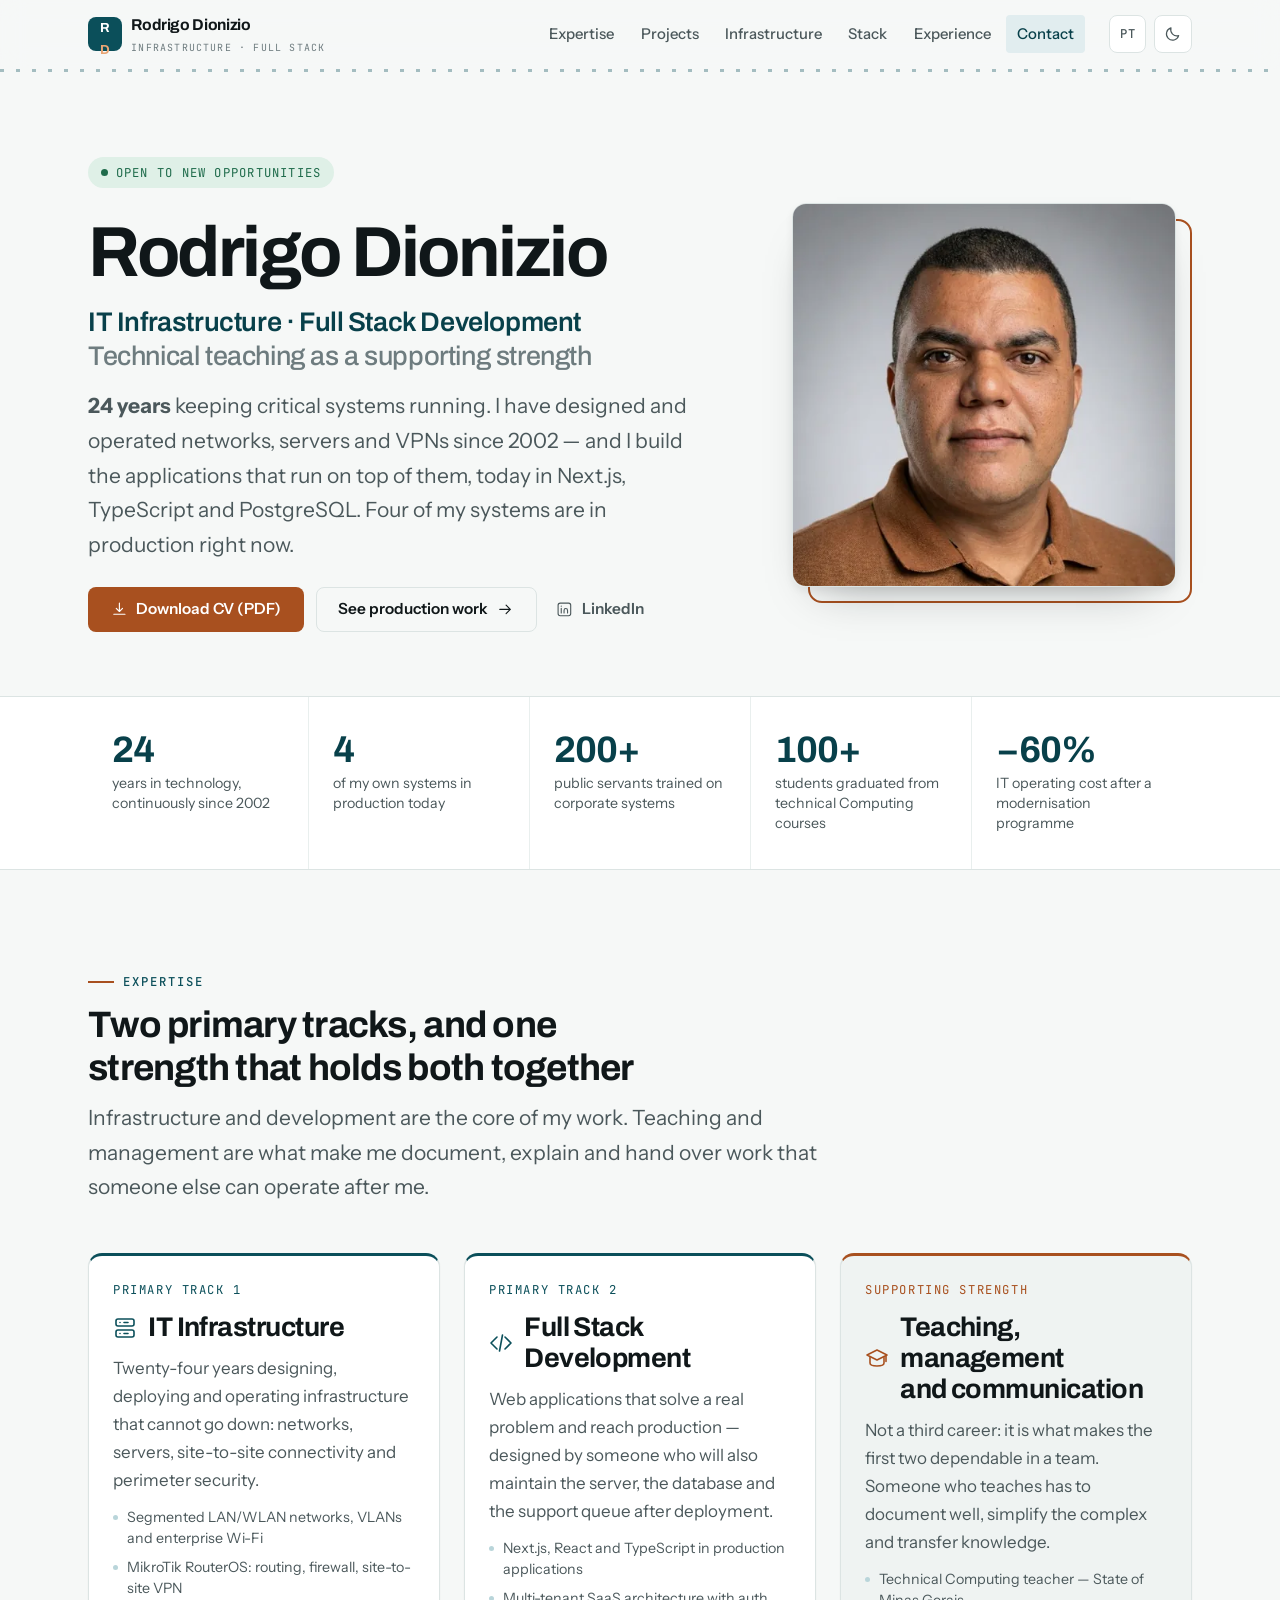
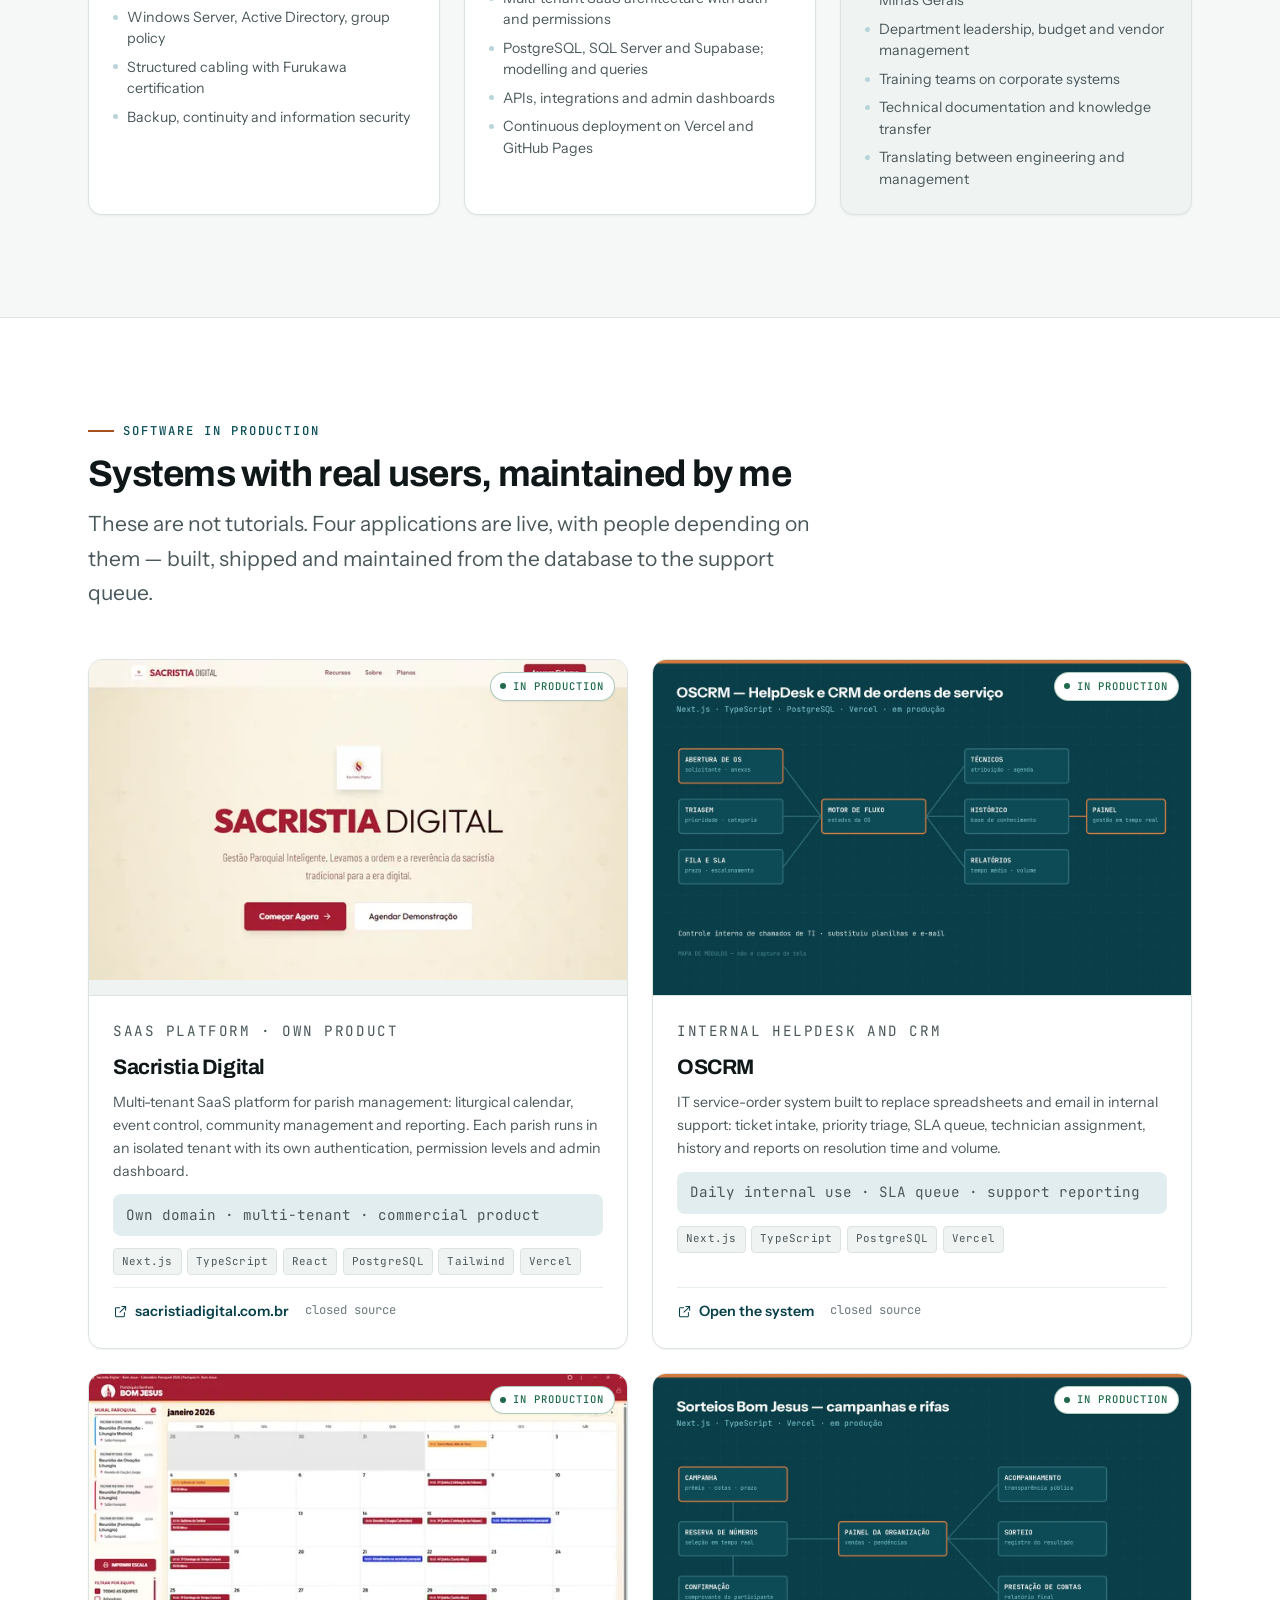
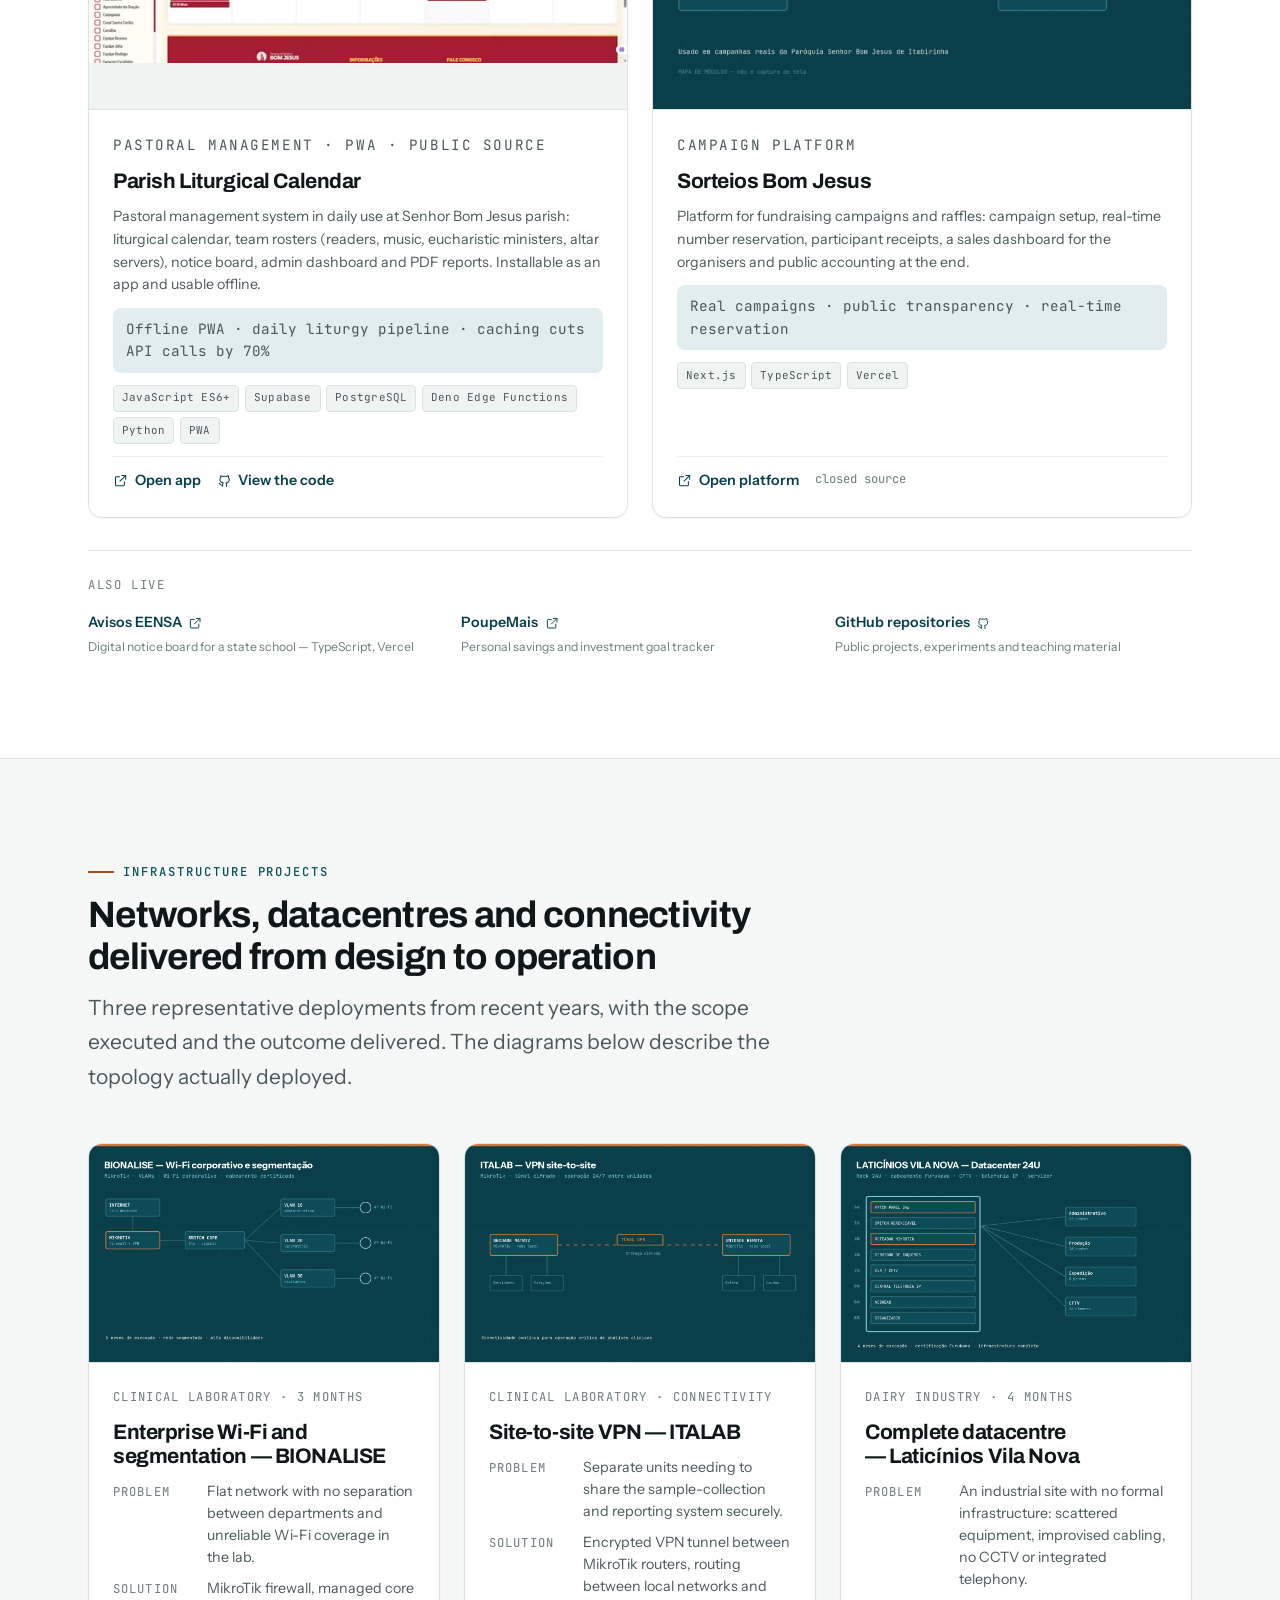
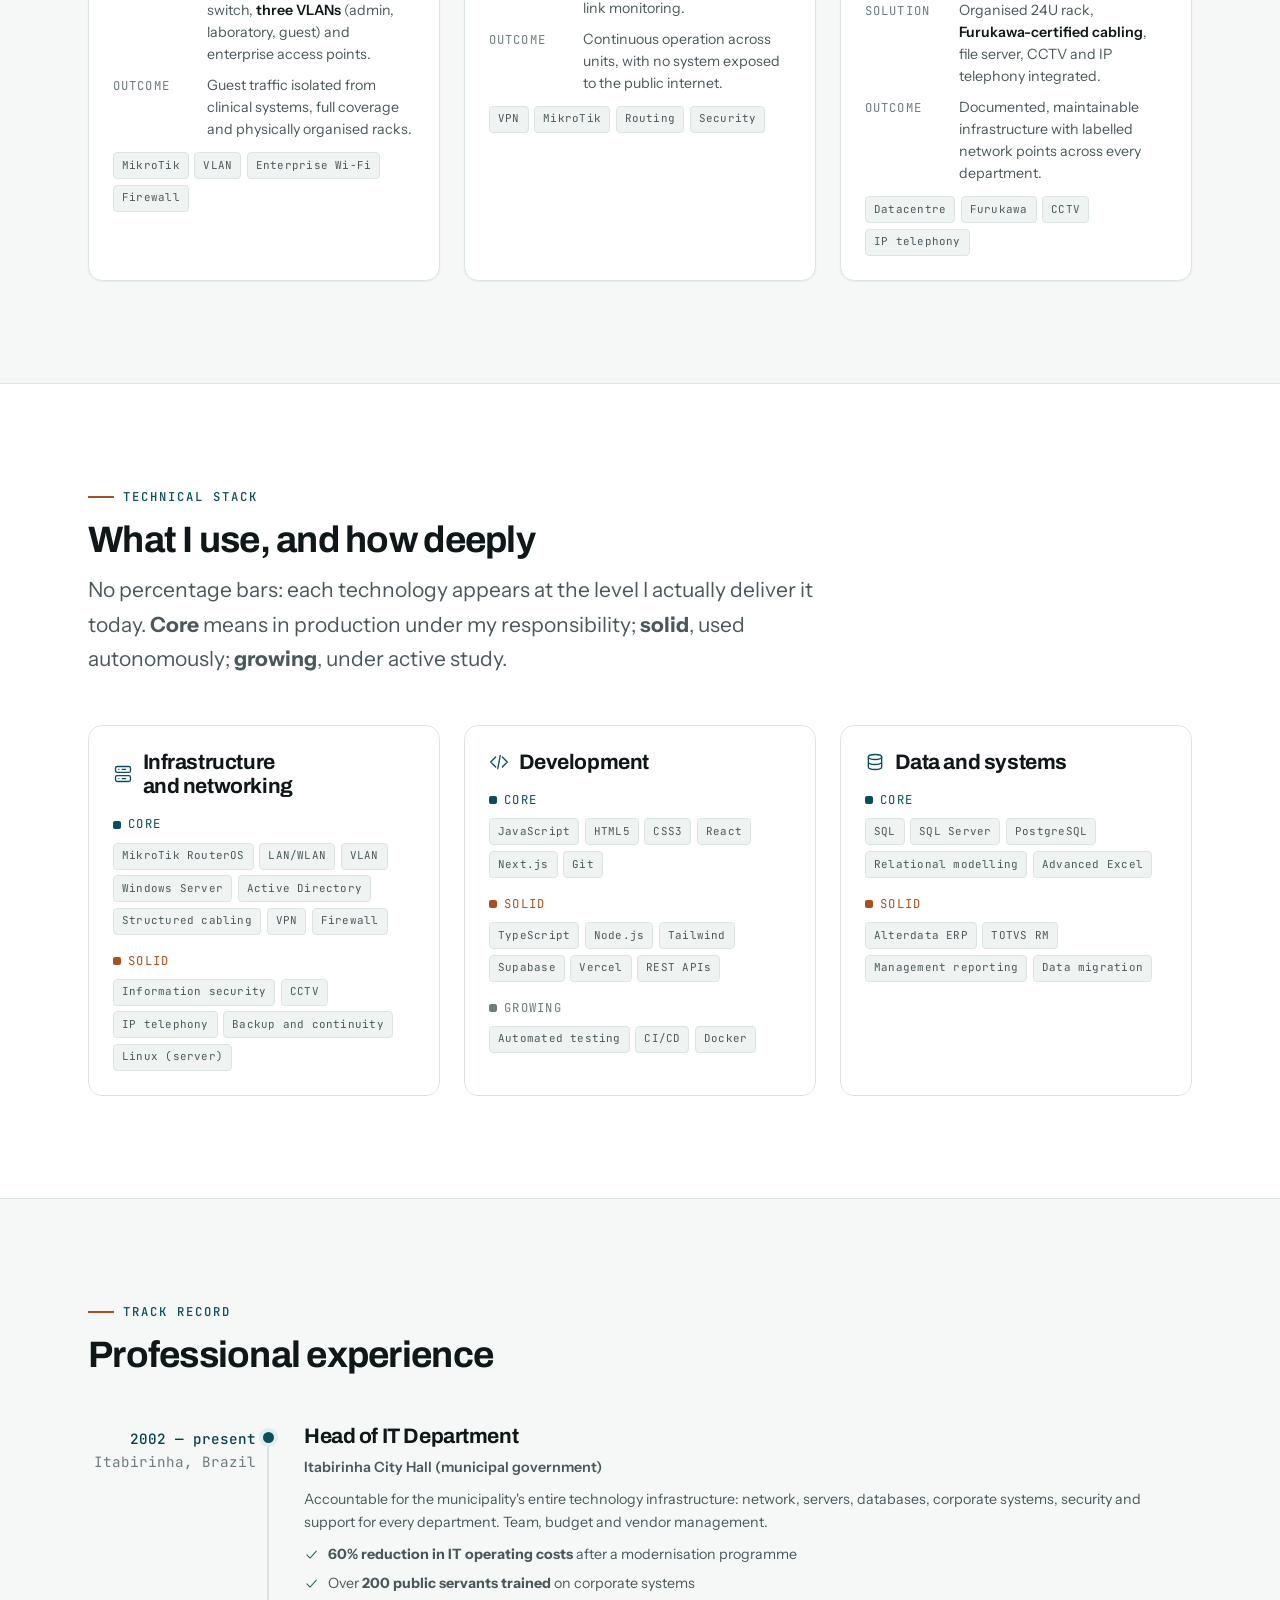
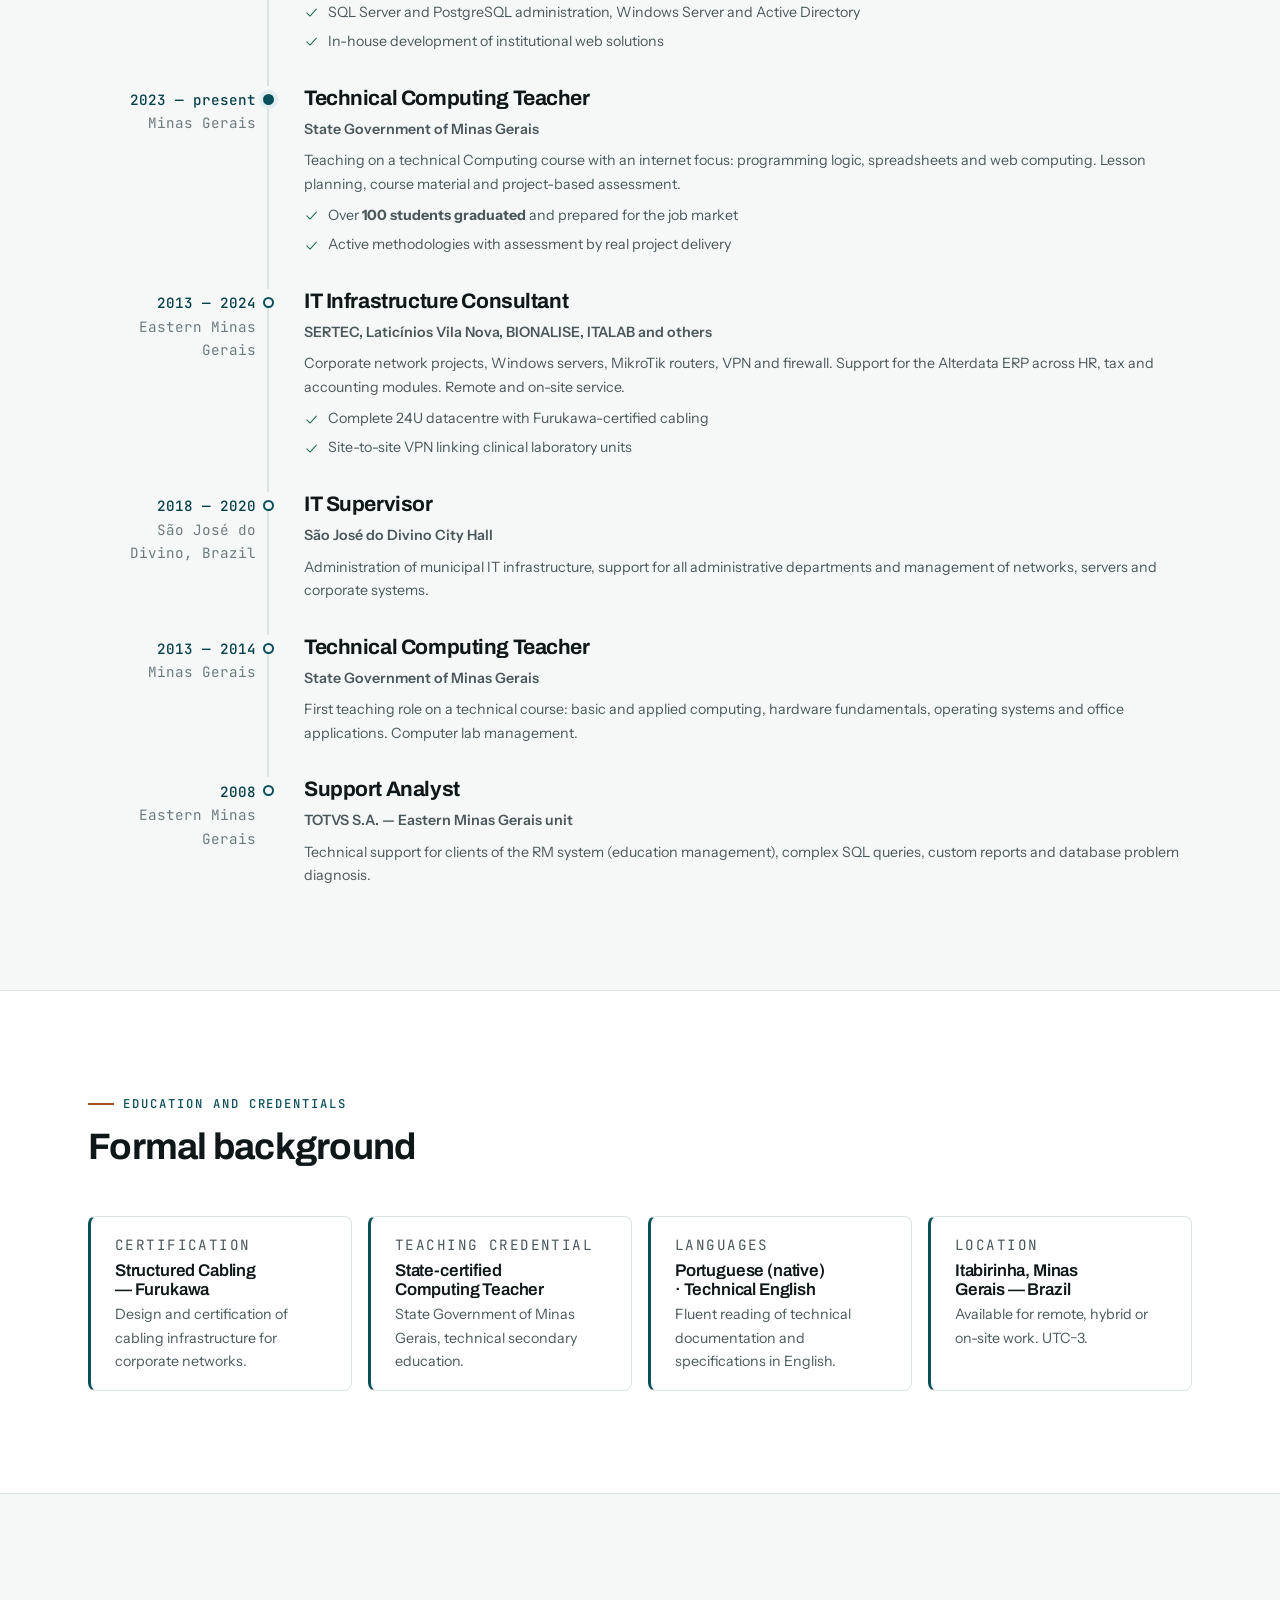
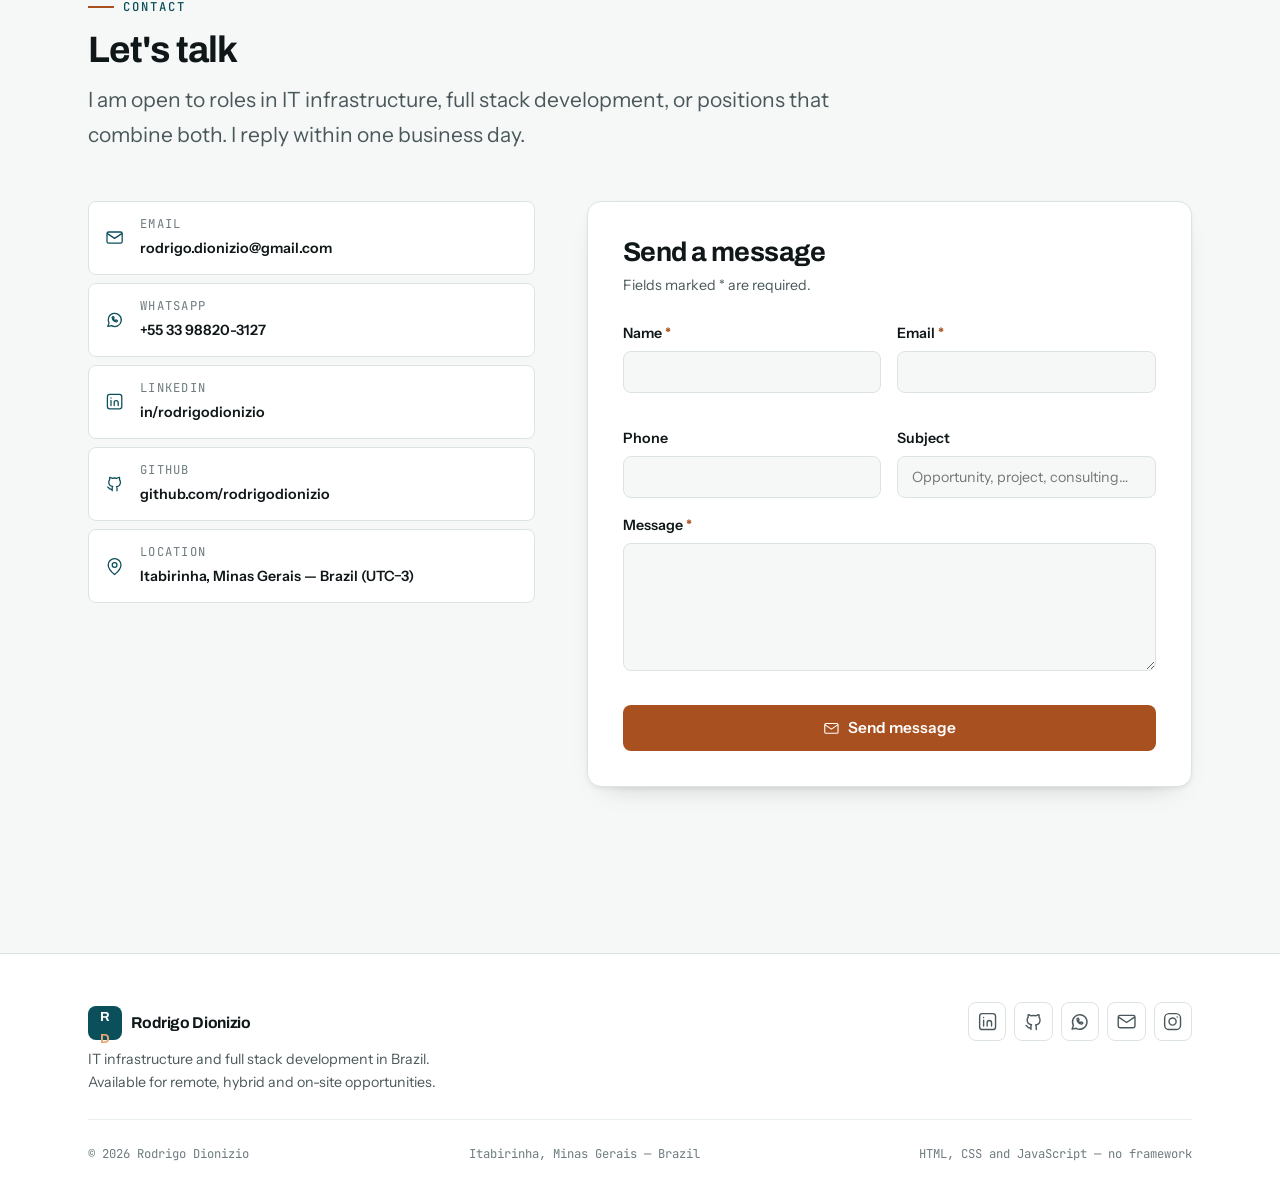
==== docs/en/index.html @ 0f2be3e7 "fix: corrige a descrição do Calendário Litúrgico, que subestimava o projeto Ao ler o repositório cal" ====
<!doctype html>
<html lang="en">
  <head>
    <meta charset="UTF-8" />
    <meta name="viewport" content="width=device-width, initial-scale=1" />
    <meta name="color-scheme" content="light dark" />

    <title>Rodrigo Dionizio — IT Infrastructure &amp; Full Stack Developer</title>
    <meta
      name="description"
      content="Rodrigo Dionizio: 24 years in technology. IT Department Head, full stack developer (Next.js, React, TypeScript, PostgreSQL) and technical Computing teacher in Minas Gerais, Brazil. Networks, servers, VPN, MikroTik and SaaS platforms in production."
    />
    <meta
      name="keywords"
      content="Rodrigo Dionizio, IT infrastructure, network administrator, MikroTik, Windows Server, Active Directory, VPN, firewall, structured cabling, full stack developer, Next.js, React, TypeScript, Node.js, PostgreSQL, Supabase, multi-tenant SaaS, computing teacher, IT management, Brazil, remote developer, Minas Gerais"
    />
    <meta name="author" content="Rodrigo Dionizio" />
    <meta name="robots" content="index, follow, max-image-preview:large" />
    <meta name="theme-color" content="#0B4F5A" media="(prefers-color-scheme: light)" />
    <meta name="theme-color" content="#0A1012" media="(prefers-color-scheme: dark)" />

    <link rel="canonical" href="https://rodrigodionizio.github.io/meuportifolio/en/" />
    <link rel="alternate" hreflang="pt-BR" href="https://rodrigodionizio.github.io/meuportifolio/" />
    <link rel="alternate" hreflang="en" href="https://rodrigodionizio.github.io/meuportifolio/en/" />
    <link rel="alternate" hreflang="x-default" href="https://rodrigodionizio.github.io/meuportifolio/" />

    <meta property="og:type" content="profile" />
    <meta property="og:locale" content="en_US" />
    <meta property="og:locale:alternate" content="pt_BR" />
    <meta property="og:site_name" content="Rodrigo Dionizio" />
    <meta property="og:title" content="Rodrigo Dionizio — IT Infrastructure &amp; Full Stack Developer" />
    <meta
      property="og:description"
      content="24 years keeping critical systems running: networks, servers and VPNs, SaaS platforms in production, and training the next generation of IT professionals."
    />
    <meta property="og:url" content="https://rodrigodionizio.github.io/meuportifolio/en/" />
    <meta property="og:image" content="https://rodrigodionizio.github.io/meuportifolio/assets/og/og-image.jpg" />
    <meta property="og:image:type" content="image/jpeg" />
    <meta property="og:image:width" content="1200" />
    <meta property="og:image:height" content="630" />
    <meta property="og:image:alt" content="Rodrigo Dionizio — IT Infrastructure and Full Stack Developer" />

    <meta name="twitter:card" content="summary_large_image" />
    <meta name="twitter:title" content="Rodrigo Dionizio — IT Infrastructure &amp; Full Stack Developer" />
    <meta
      name="twitter:description"
      content="24 years keeping critical systems running: networks, servers and VPNs, SaaS platforms in production, and training IT professionals."
    />
    <meta name="twitter:image" content="https://rodrigodionizio.github.io/meuportifolio/assets/og/og-image.jpg" />

    <link rel="icon" href="../assets/icons/favicon.svg" type="image/svg+xml" />
    <link rel="icon" href="../assets/icons/favicon-32.png" sizes="32x32" type="image/png" />
    <link rel="apple-touch-icon" href="../assets/icons/apple-touch-icon.png" />
    <link rel="manifest" href="../site.webmanifest" />

    <link rel="preconnect" href="https://fonts.googleapis.com" />
    <link rel="preconnect" href="https://fonts.gstatic.com" crossorigin />
    <link
      href="https://fonts.googleapis.com/css2?family=Archivo:wght@600;700&family=Instrument+Sans:wght@400;500;600&family=JetBrains+Mono:wght@400;500;700&display=swap"
      rel="stylesheet"
    />
    <link rel="stylesheet" href="../assets/css/style.css" />

    <script>
      (function () {
        try {
          var t = localStorage.getItem("theme");
          if (t === "dark" || t === "light") document.documentElement.setAttribute("data-theme", t);
        } catch (e) {}
      })();
    </script>

    <script type="application/ld+json">
      {
        "@context": "https://schema.org",
        "@graph": [
          {
            "@type": "Person",
            "@id": "https://rodrigodionizio.github.io/meuportifolio/en/#rodrigo",
            "name": "Rodrigo Dionizio",
            "givenName": "Rodrigo",
            "familyName": "Dionizio",
            "jobTitle": ["IT Department Head", "Full Stack Developer", "Technical Computing Teacher"],
            "description": "Technology professional with 24 years of experience in IT infrastructure, full stack development and technical teaching.",
            "email": "mailto:rodrigo.dionizio@gmail.com",
            "telephone": "+55-33-98820-3127",
            "image": "https://rodrigodionizio.github.io/meuportifolio/assets/img/profile-rodrigo-dionizio-960.jpg",
            "url": "https://rodrigodionizio.github.io/meuportifolio/en/",
            "address": {
              "@type": "PostalAddress",
              "addressLocality": "Itabirinha",
              "addressRegion": "MG",
              "addressCountry": "BR"
            },
            "knowsAbout": [
              "LAN and WLAN network infrastructure",
              "MikroTik RouterOS",
              "Windows Server and Active Directory",
              "VPN and firewall",
              "Certified structured cabling",
              "Information security",
              "Next.js",
              "React",
              "TypeScript",
              "Node.js",
              "PostgreSQL",
              "SQL Server",
              "Supabase",
              "Multi-tenant SaaS architecture",
              "IT department management",
              "Technical teaching"
            ],
            "sameAs": [
              "https://github.com/rodrigodionizio",
              "https://www.linkedin.com/in/rodrigodionizio",
              "https://www.instagram.com/rodrigodionizio"
            ]
          },
          {
            "@type": "ProfilePage",
            "@id": "https://rodrigodionizio.github.io/meuportifolio/en/#page",
            "url": "https://rodrigodionizio.github.io/meuportifolio/en/",
            "name": "Rodrigo Dionizio — IT Infrastructure & Full Stack Developer",
            "inLanguage": "en",
            "mainEntity": { "@id": "https://rodrigodionizio.github.io/meuportifolio/en/#rodrigo" }
          }
        ]
      }
    </script>
  </head>

  <body>
    <a class="skip-link" href="#main">Skip to content</a>

    <svg width="0" height="0" style="position: absolute" aria-hidden="true" focusable="false">
      <defs>
        <symbol id="i-server" viewBox="0 0 24 24">
          <rect x="3" y="3" width="18" height="7" rx="2" /><rect x="3" y="14" width="18" height="7" rx="2" />
          <path d="M7 6.5h.01M7 17.5h.01M11 6.5h4M11 17.5h4" />
        </symbol>
        <symbol id="i-code" viewBox="0 0 24 24"><path d="m8 6-6 6 6 6M16 6l6 6-6 6M13.5 4l-3 16" /></symbol>
        <symbol id="i-teach" viewBox="0 0 24 24"><path d="M12 3 2 8l10 5 10-5-10-5Z" /><path d="M5 10.5V16c0 1.7 3.1 3 7 3s7-1.3 7-3v-5.5M21 8.5v6" /></symbol>
        <symbol id="i-db" viewBox="0 0 24 24"><ellipse cx="12" cy="6" rx="8" ry="3" /><path d="M4 6v12c0 1.7 3.6 3 8 3s8-1.3 8-3V6M4 12c0 1.7 3.6 3 8 3s8-1.3 8-3" /></symbol>
        <symbol id="i-mail" viewBox="0 0 24 24"><rect x="2.5" y="5" width="19" height="14" rx="2" /><path d="m3 7 9 6 9-6" /></symbol>
        <symbol id="i-whats" viewBox="0 0 24 24"><path d="M3.5 20.5 5 16.4A8.2 8.2 0 1 1 8.2 19.6l-4.7.9Z" /><path d="M9 9.2c0 3 2.4 5.3 5.2 5.6.7.1 1.3-.5 1.3-1.2v-.5l-1.9-.8-.9 1a5 5 0 0 1-2.3-2.3l1-.9-.8-1.9h-.5c-.7 0-1.2.6-1.1 1.3v-.3Z" /></symbol>
        <symbol id="i-linkedin" viewBox="0 0 24 24"><rect x="3" y="3" width="18" height="18" rx="3" /><path d="M7.5 10.5V17M7.5 7.4v.1M11.5 17v-3.6c0-1.6 1-2.6 2.4-2.6s2.6 1 2.6 2.6V17" /></symbol>
        <symbol id="i-github" viewBox="0 0 24 24"><path d="M9 19c-4 1.3-4-2.2-5.5-2.7M15 21v-3.3c0-.9-.3-1.5-.7-1.9 2.5-.3 5-1.3 5-5.6a4.3 4.3 0 0 0-1.2-3 4 4 0 0 0-.1-3S17 4 14.9 5.4a12 12 0 0 0-6 0C6.9 4 6 4.2 6 4.2a4 4 0 0 0-.1 3A4.3 4.3 0 0 0 4.7 10c0 4.3 2.5 5.3 5 5.6-.4.4-.6.9-.7 1.6V21" /></symbol>
        <symbol id="i-instagram" viewBox="0 0 24 24"><rect x="3" y="3" width="18" height="18" rx="5" /><circle cx="12" cy="12" r="4" /><path d="M17.2 6.8h.01" /></symbol>
        <symbol id="i-pin" viewBox="0 0 24 24"><path d="M20 10c0 5.5-8 12-8 12s-8-6.5-8-12a8 8 0 1 1 16 0Z" /><circle cx="12" cy="10" r="3" /></symbol>
        <symbol id="i-download" viewBox="0 0 24 24"><path d="M12 3v12M7.5 10.5 12 15l4.5-4.5M4 19h16" /></symbol>
        <symbol id="i-external" viewBox="0 0 24 24"><path d="M14 4h6v6M20 4l-9 9M18 13.5V19a1 1 0 0 1-1 1H5a1 1 0 0 1-1-1V7a1 1 0 0 1 1-1h5.5" /></symbol>
        <symbol id="i-arrow" viewBox="0 0 24 24"><path d="M4 12h15M13 6l6 6-6 6" /></symbol>
        <symbol id="i-check" viewBox="0 0 24 24"><path d="m4.5 12.5 5 5 10-11" /></symbol>
        <symbol id="i-sun" viewBox="0 0 24 24"><circle cx="12" cy="12" r="4.2" /><path d="M12 2v2.5M12 19.5V22M2 12h2.5M19.5 12H22M4.9 4.9l1.8 1.8M17.3 17.3l1.8 1.8M19.1 4.9l-1.8 1.8M6.7 17.3l-1.8 1.8" /></symbol>
        <symbol id="i-moon" viewBox="0 0 24 24"><path d="M20 14.5A8.5 8.5 0 0 1 9.5 4a8.5 8.5 0 1 0 10.5 10.5Z" /></symbol>
        <symbol id="i-menu" viewBox="0 0 24 24"><path d="M4 7h16M4 12h16M4 17h16" /></symbol>
      </defs>
    </svg>

    <header class="site-header">
      <div class="wrap nav">
        <a class="brandmark" href="#home" aria-label="Rodrigo Dionizio — home">
          <span class="brandmark__mark" aria-hidden="true">R<span>D</span></span>
          <span class="brandmark__text">
            Rodrigo Dionizio
            <span class="brandmark__role">Infrastructure · Full Stack</span>
          </span>
        </a>

        <nav aria-label="Main navigation">
          <ul class="nav-menu" id="nav-menu">
            <li><a class="nav-link" href="#expertise">Expertise</a></li>
            <li><a class="nav-link" href="#projects">Projects</a></li>
            <li><a class="nav-link" href="#infrastructure">Infrastructure</a></li>
            <li><a class="nav-link" href="#stack">Stack</a></li>
            <li><a class="nav-link" href="#experience">Experience</a></li>
            <li><a class="nav-link" href="#contact">Contact</a></li>
          </ul>
        </nav>

        <div class="nav-tools">
          <a class="lang-switch" href="../" hreflang="pt-BR" aria-label="Ver versão em português">PT</a>
          <button class="icon-btn" type="button" data-theme-toggle aria-label="Switch theme">
            <svg class="icon" data-theme-icon="light" aria-hidden="true"><use href="#i-moon" /></svg>
            <svg class="icon" data-theme-icon="dark" aria-hidden="true"><use href="#i-sun" /></svg>
          </button>
          <button class="icon-btn menu-toggle" type="button" aria-label="Open menu" aria-expanded="false" aria-controls="nav-menu">
            <svg class="icon" aria-hidden="true"><use href="#i-menu" /></svg>
          </button>
        </div>
      </div>
    </header>

    <main id="main">
      <section class="hero" id="home">
        <div class="wrap hero-grid">
          <div class="hero-text">
            <p class="hero-status">Open to new opportunities</p>
            <h1>Rodrigo Dionizio</h1>
            <p class="hero-role">
              IT Infrastructure · Full Stack Development<br />
              <em>Technical teaching as a supporting strength</em>
            </p>
            <p class="hero-lead">
              <strong><span data-years-in-tech>24</span> years</strong> keeping critical systems running. I have designed
              and operated networks, servers and VPNs since 2002 — and I build the applications that run on top of them,
              today in Next.js, TypeScript and PostgreSQL. Four of my systems are in production right now.
            </p>
            <div class="hero-actions">
              <a class="btn btn--primary" href="../assets/cv/rodrigo-dionizio-cv.pdf" download>
                <svg class="icon" aria-hidden="true"><use href="#i-download" /></svg>
                Download CV (PDF)
              </a>
              <a class="btn btn--outline" href="#projects">
                See production work
                <svg class="icon" aria-hidden="true"><use href="#i-arrow" /></svg>
              </a>
              <a class="btn btn--ghost" href="https://www.linkedin.com/in/rodrigodionizio" target="_blank" rel="noopener">
                <svg class="icon" aria-hidden="true"><use href="#i-linkedin" /></svg>
                LinkedIn
              </a>
            </div>
          </div>

          <figure class="hero-figure">
            <picture>
              <source
                type="image/webp"
                srcset="../assets/img/profile-rodrigo-dionizio-480.webp 480w, ../assets/img/profile-rodrigo-dionizio-960.webp 960w"
                sizes="(max-width: 860px) 17rem, 24rem"
              />
              <img
                src="../assets/img/profile-rodrigo-dionizio-960.jpg"
                width="928" height="928"
                alt="Portrait of Rodrigo Dionizio"
                fetchpriority="high" decoding="async"
              />
            </picture>
          </figure>
        </div>
      </section>

      <section class="metrics" aria-label="Career numbers">
        <div class="wrap">
          <div class="metrics-grid">
            <div class="metric">
              <span class="metric__value"><span data-years-in-tech>24</span></span>
              <span class="metric__label">years in technology, continuously since 2002</span>
            </div>
            <div class="metric">
              <span class="metric__value">4</span>
              <span class="metric__label">of my own systems in production today</span>
            </div>
            <div class="metric">
              <span class="metric__value">200+</span>
              <span class="metric__label">public servants trained on corporate systems</span>
            </div>
            <div class="metric">
              <span class="metric__value">100+</span>
              <span class="metric__label">students graduated from technical Computing courses</span>
            </div>
            <div class="metric">
              <span class="metric__value">−60%</span>
              <span class="metric__label">IT operating cost after a modernisation programme</span>
            </div>
          </div>
        </div>
      </section>

      <section class="section" id="expertise">
        <div class="wrap">
          <div class="section-head reveal">
            <p class="eyebrow">Expertise</p>
            <h2 class="section-title">Two primary tracks, and one strength that holds both together</h2>
            <p class="section-intro">
              Infrastructure and development are the core of my work. Teaching and management are what make me document,
              explain and hand over work that someone else can operate after me.
            </p>
          </div>

          <div class="pillars">
            <article class="pillar pillar--primary reveal">
              <p class="pillar__rank">Primary track 1</p>
              <div class="pillar__head">
                <svg class="icon" aria-hidden="true"><use href="#i-server" /></svg>
                <h3>IT Infrastructure</h3>
              </div>
              <p>
                Twenty-four years designing, deploying and operating infrastructure that cannot go down: networks,
                servers, site-to-site connectivity and perimeter security.
              </p>
              <ul class="pillar__list">
                <li>Segmented LAN/WLAN networks, VLANs and enterprise Wi-Fi</li>
                <li>MikroTik RouterOS: routing, firewall, site-to-site VPN</li>
                <li>Windows Server, Active Directory, group policy</li>
                <li>Structured cabling with Furukawa certification</li>
                <li>Backup, continuity and information security</li>
              </ul>
            </article>

            <article class="pillar pillar--primary reveal">
              <p class="pillar__rank">Primary track 2</p>
              <div class="pillar__head">
                <svg class="icon" aria-hidden="true"><use href="#i-code" /></svg>
                <h3>Full Stack Development</h3>
              </div>
              <p>
                Web applications that solve a real problem and reach production — designed by someone who will also
                maintain the server, the database and the support queue after deployment.
              </p>
              <ul class="pillar__list">
                <li>Next.js, React and TypeScript in production applications</li>
                <li>Multi-tenant SaaS architecture with auth and permissions</li>
                <li>PostgreSQL, SQL Server and Supabase; modelling and queries</li>
                <li>APIs, integrations and admin dashboards</li>
                <li>Continuous deployment on Vercel and GitHub Pages</li>
              </ul>
            </article>

            <article class="pillar pillar--support reveal">
              <p class="pillar__rank">Supporting strength</p>
              <div class="pillar__head">
                <svg class="icon" aria-hidden="true"><use href="#i-teach" /></svg>
                <h3>Teaching, management and communication</h3>
              </div>
              <p>
                Not a third career: it is what makes the first two dependable in a team. Someone who teaches has to
                document well, simplify the complex and transfer knowledge.
              </p>
              <ul class="pillar__list">
                <li>Technical Computing teacher — State of Minas Gerais</li>
                <li>Department leadership, budget and vendor management</li>
                <li>Training teams on corporate systems</li>
                <li>Technical documentation and knowledge transfer</li>
                <li>Translating between engineering and management</li>
              </ul>
            </article>
          </div>
        </div>
      </section>

      <section class="section section--alt" id="projects">
        <div class="wrap">
          <div class="section-head reveal">
            <p class="eyebrow">Software in production</p>
            <h2 class="section-title">Systems with real users, maintained by me</h2>
            <p class="section-intro">
              These are not tutorials. Four applications are live, with people depending on them — built, shipped and
              maintained from the database to the support queue.
            </p>
          </div>

          <div class="projects projects--featured">
            <article class="project reveal">
              <div class="project__media">
                <span class="project__status project__status--live">In production</span>
                <picture>
                  <source
                    type="image/webp"
                    srcset="../assets/img/projects/sacristia-digital-640.webp 640w, ../assets/img/projects/sacristia-digital-1280.webp 1280w"
                    sizes="(max-width: 860px) 100vw, 34rem"
                  />
                  <img src="../assets/img/projects/sacristia-digital-1280.jpg" width="1280" height="762"
                       alt="Sacristia Digital platform interface" loading="lazy" decoding="async" />
                </picture>
              </div>
              <div class="project__body">
                <p class="project__kicker">SaaS platform · own product</p>
                <h3>Sacristia Digital</h3>
                <p>
                  Multi-tenant SaaS platform for parish management: liturgical calendar, event control, community
                  management and reporting. Each parish runs in an isolated tenant with its own authentication,
                  permission levels and admin dashboard.
                </p>
                <p class="project__impact">Own domain · multi-tenant · commercial product</p>
                <ul class="tags">
                  <li class="tag">Next.js</li><li class="tag">TypeScript</li><li class="tag">React</li>
                  <li class="tag">PostgreSQL</li><li class="tag">Tailwind</li><li class="tag">Vercel</li>
                </ul>
                <div class="project__links">
                  <a class="project__link" href="https://sacristiadigital.com.br" target="_blank" rel="noopener">
                    <svg class="icon" aria-hidden="true"><use href="#i-external" /></svg>
                    sacristiadigital.com.br
                  </a>
                  <span class="project__note">closed source</span>
                </div>
              </div>
            </article>

            <article class="project reveal">
              <div class="project__media">
                <span class="project__status project__status--live">In production</span>
                <img src="../assets/img/projects/oscrm.jpg" width="1280" height="800"
                     alt="Module map of the OSCRM system: ticket intake, triage, SLA queue, workflow engine, technicians, history, reports and dashboard"
                     loading="lazy" decoding="async" />
              </div>
              <div class="project__body">
                <p class="project__kicker">Internal helpdesk and CRM</p>
                <h3>OSCRM</h3>
                <p>
                  IT service-order system built to replace spreadsheets and email in internal support: ticket intake,
                  priority triage, SLA queue, technician assignment, history and reports on resolution time and volume.
                </p>
                <p class="project__impact">Daily internal use · SLA queue · support reporting</p>
                <ul class="tags">
                  <li class="tag">Next.js</li><li class="tag">TypeScript</li><li class="tag">PostgreSQL</li><li class="tag">Vercel</li>
                </ul>
                <div class="project__links">
                  <a class="project__link" href="https://project-wza36.vercel.app" target="_blank" rel="noopener">
                    <svg class="icon" aria-hidden="true"><use href="#i-external" /></svg>
                    Open the system
                  </a>
                  <span class="project__note">closed source</span>
                </div>
              </div>
            </article>

            <article class="project reveal">
              <div class="project__media">
                <span class="project__status project__status--live">In production</span>
                <picture>
                  <source
                    type="image/webp"
                    srcset="../assets/img/projects/calendario-liturgico-640.webp 640w, ../assets/img/projects/calendario-liturgico-1280.webp 1280w"
                    sizes="(max-width: 860px) 100vw, 34rem"
                  />
                  <img src="../assets/img/projects/calendario-liturgico-1280.jpg" width="1280" height="688"
                       alt="Parish Liturgical Calendar interface" loading="lazy" decoding="async" />
                </picture>
              </div>
              <div class="project__body">
                <p class="project__kicker">Pastoral management · PWA · public source</p>
                <h3>Parish Liturgical Calendar</h3>
                <p>
                  Pastoral management system in daily use at Senhor Bom Jesus parish: liturgical calendar, team rosters
                  (readers, music, eucharistic ministers, altar servers), notice board, admin dashboard and PDF reports.
                  Installable as an app and usable offline.
                </p>
                <p class="project__impact">
                  Offline PWA · daily liturgy pipeline · caching cuts API calls by 70%
                </p>
                <ul class="tags">
                  <li class="tag">JavaScript ES6+</li><li class="tag">Supabase</li><li class="tag">PostgreSQL</li>
                  <li class="tag">Deno Edge Functions</li><li class="tag">Python</li><li class="tag">PWA</li>
                </ul>
                <div class="project__links">
                  <a class="project__link" href="https://rodrigodionizio.github.io/calendario-liturgico-paroquial/" target="_blank" rel="noopener">
                    <svg class="icon" aria-hidden="true"><use href="#i-external" /></svg>
                    Open app
                  </a>
                  <a class="project__link" href="https://github.com/rodrigodionizio/calendario-liturgico-paroquial" target="_blank" rel="noopener">
                    <svg class="icon" aria-hidden="true"><use href="#i-github" /></svg>
                    View the code
                  </a>
                </div>
              </div>
            </article>

            <article class="project reveal">
              <div class="project__media">
                <span class="project__status project__status--live">In production</span>
                <img src="../assets/img/projects/sorteios-bomjesus.jpg" width="1280" height="800"
                     alt="Module map of the Sorteios Bom Jesus system: campaign, number reservation, confirmation, organiser dashboard, tracking, draw and final accounting"
                     loading="lazy" decoding="async" />
              </div>
              <div class="project__body">
                <p class="project__kicker">Campaign platform</p>
                <h3>Sorteios Bom Jesus</h3>
                <p>
                  Platform for fundraising campaigns and raffles: campaign setup, real-time number reservation,
                  participant receipts, a sales dashboard for the organisers and public accounting at the end.
                </p>
                <p class="project__impact">Real campaigns · public transparency · real-time reservation</p>
                <ul class="tags">
                  <li class="tag">Next.js</li><li class="tag">TypeScript</li><li class="tag">Vercel</li>
                </ul>
                <div class="project__links">
                  <a class="project__link" href="https://sorteios-bomjesus.vercel.app" target="_blank" rel="noopener">
                    <svg class="icon" aria-hidden="true"><use href="#i-external" /></svg>
                    Open platform
                  </a>
                  <span class="project__note">closed source</span>
                </div>
              </div>
            </article>
          </div>

          <div class="more-projects reveal">
            <p class="more-projects__label">Also live</p>
            <ul class="more-projects__list">
              <li>
                <a href="https://avisos-eensa.vercel.app" target="_blank" rel="noopener">
                  Avisos EENSA <svg class="icon" aria-hidden="true"><use href="#i-external" /></svg>
                </a>
                <span>Digital notice board for a state school — TypeScript, Vercel</span>
              </li>
              <li>
                <a href="https://rodrigodionizio.github.io/PoupeMais/" target="_blank" rel="noopener">
                  PoupeMais <svg class="icon" aria-hidden="true"><use href="#i-external" /></svg>
                </a>
                <span>Personal savings and investment goal tracker</span>
              </li>
              <li>
                <a href="https://github.com/rodrigodionizio" target="_blank" rel="noopener">
                  GitHub repositories <svg class="icon" aria-hidden="true"><use href="#i-github" /></svg>
                </a>
                <span>Public projects, experiments and teaching material</span>
              </li>
            </ul>
          </div>
        </div>
      </section>

      <section class="section" id="infrastructure">
        <div class="wrap">
          <div class="section-head reveal">
            <p class="eyebrow">Infrastructure projects</p>
            <h2 class="section-title">Networks, datacentres and connectivity delivered from design to operation</h2>
            <p class="section-intro">
              Three representative deployments from recent years, with the scope executed and the outcome delivered.
              The diagrams below describe the topology actually deployed.
            </p>
          </div>

          <div class="cases">
            <article class="case reveal">
              <div class="case__media">
                <img src="../assets/img/projects/bionalise.jpg" width="1280" height="800"
                     alt="BIONALISE network diagram: dedicated link, MikroTik firewall and VPN, core switch and three VLANs with Wi-Fi access points"
                     loading="lazy" decoding="async" />
              </div>
              <div class="case__body">
                <p class="project__kicker">Clinical laboratory · 3 months</p>
                <h3>Enterprise Wi-Fi and segmentation — BIONALISE</h3>
                <ul class="case__facts">
                  <li><span class="k">Problem</span><span class="v">Flat network with no separation between departments and unreliable Wi-Fi coverage in the lab.</span></li>
                  <li><span class="k">Solution</span><span class="v">MikroTik firewall, managed core switch, <strong>three VLANs</strong> (admin, laboratory, guest) and enterprise access points.</span></li>
                  <li><span class="k">Outcome</span><span class="v">Guest traffic isolated from clinical systems, full coverage and physically organised racks.</span></li>
                </ul>
                <ul class="tags">
                  <li class="tag">MikroTik</li><li class="tag">VLAN</li><li class="tag">Enterprise Wi-Fi</li><li class="tag">Firewall</li>
                </ul>
              </div>
            </article>

            <article class="case reveal">
              <div class="case__media">
                <img src="../assets/img/projects/italab.jpg" width="1280" height="800"
                     alt="ITALAB site-to-site VPN diagram between headquarters and remote unit over MikroTik"
                     loading="lazy" decoding="async" />
              </div>
              <div class="case__body">
                <p class="project__kicker">Clinical laboratory · connectivity</p>
                <h3>Site-to-site VPN — ITALAB</h3>
                <ul class="case__facts">
                  <li><span class="k">Problem</span><span class="v">Separate units needing to share the sample-collection and reporting system securely.</span></li>
                  <li><span class="k">Solution</span><span class="v">Encrypted VPN tunnel between MikroTik routers, routing between local networks and link monitoring.</span></li>
                  <li><span class="k">Outcome</span><span class="v">Continuous operation across units, with no system exposed to the public internet.</span></li>
                </ul>
                <ul class="tags">
                  <li class="tag">VPN</li><li class="tag">MikroTik</li><li class="tag">Routing</li><li class="tag">Security</li>
                </ul>
              </div>
            </article>

            <article class="case reveal">
              <div class="case__media">
                <img src="../assets/img/projects/vila-nova.jpg" width="1280" height="800"
                     alt="24U rack elevation for the Laticínios Vila Nova datacentre, with patch panel, switch, MikroTik, server, CCTV, IP telephony and UPS"
                     loading="lazy" decoding="async" />
              </div>
              <div class="case__body">
                <p class="project__kicker">Dairy industry · 4 months</p>
                <h3>Complete datacentre — Laticínios Vila Nova</h3>
                <ul class="case__facts">
                  <li><span class="k">Problem</span><span class="v">An industrial site with no formal infrastructure: scattered equipment, improvised cabling, no CCTV or integrated telephony.</span></li>
                  <li><span class="k">Solution</span><span class="v">Organised 24U rack, <strong>Furukawa-certified cabling</strong>, file server, CCTV and IP telephony integrated.</span></li>
                  <li><span class="k">Outcome</span><span class="v">Documented, maintainable infrastructure with labelled network points across every department.</span></li>
                </ul>
                <ul class="tags">
                  <li class="tag">Datacentre</li><li class="tag">Furukawa</li><li class="tag">CCTV</li><li class="tag">IP telephony</li>
                </ul>
              </div>
            </article>
          </div>
        </div>
      </section>

      <section class="section section--alt" id="stack">
        <div class="wrap">
          <div class="section-head reveal">
            <p class="eyebrow">Technical stack</p>
            <h2 class="section-title">What I use, and how deeply</h2>
            <p class="section-intro">
              No percentage bars: each technology appears at the level I actually deliver it today.
              <strong>Core</strong> means in production under my responsibility; <strong>solid</strong>, used
              autonomously; <strong>growing</strong>, under active study.
            </p>
          </div>

          <div class="stack">
            <article class="stack-group reveal">
              <div class="stack-group__head">
                <svg class="icon" aria-hidden="true"><use href="#i-server" /></svg>
                <h3>Infrastructure and networking</h3>
              </div>
              <div class="stack-level stack-level--core">
                <span class="stack-level__label">Core</span>
                <ul class="tags">
                  <li class="tag">MikroTik RouterOS</li><li class="tag">LAN/WLAN</li><li class="tag">VLAN</li>
                  <li class="tag">Windows Server</li><li class="tag">Active Directory</li>
                  <li class="tag">Structured cabling</li><li class="tag">VPN</li><li class="tag">Firewall</li>
                </ul>
              </div>
              <div class="stack-level stack-level--solid">
                <span class="stack-level__label">Solid</span>
                <ul class="tags">
                  <li class="tag">Information security</li><li class="tag">CCTV</li><li class="tag">IP telephony</li>
                  <li class="tag">Backup and continuity</li><li class="tag">Linux (server)</li>
                </ul>
              </div>
            </article>

            <article class="stack-group reveal">
              <div class="stack-group__head">
                <svg class="icon" aria-hidden="true"><use href="#i-code" /></svg>
                <h3>Development</h3>
              </div>
              <div class="stack-level stack-level--core">
                <span class="stack-level__label">Core</span>
                <ul class="tags">
                  <li class="tag">JavaScript</li><li class="tag">HTML5</li><li class="tag">CSS3</li>
                  <li class="tag">React</li><li class="tag">Next.js</li><li class="tag">Git</li>
                </ul>
              </div>
              <div class="stack-level stack-level--solid">
                <span class="stack-level__label">Solid</span>
                <ul class="tags">
                  <li class="tag">TypeScript</li><li class="tag">Node.js</li><li class="tag">Tailwind</li>
                  <li class="tag">Supabase</li><li class="tag">Vercel</li><li class="tag">REST APIs</li>
                </ul>
              </div>
              <div class="stack-level stack-level--growing">
                <span class="stack-level__label">Growing</span>
                <ul class="tags">
                  <li class="tag">Automated testing</li><li class="tag">CI/CD</li><li class="tag">Docker</li>
                </ul>
              </div>
            </article>

            <article class="stack-group reveal">
              <div class="stack-group__head">
                <svg class="icon" aria-hidden="true"><use href="#i-db" /></svg>
                <h3>Data and systems</h3>
              </div>
              <div class="stack-level stack-level--core">
                <span class="stack-level__label">Core</span>
                <ul class="tags">
                  <li class="tag">SQL</li><li class="tag">SQL Server</li><li class="tag">PostgreSQL</li>
                  <li class="tag">Relational modelling</li><li class="tag">Advanced Excel</li>
                </ul>
              </div>
              <div class="stack-level stack-level--solid">
                <span class="stack-level__label">Solid</span>
                <ul class="tags">
                  <li class="tag">Alterdata ERP</li><li class="tag">TOTVS RM</li>
                  <li class="tag">Management reporting</li><li class="tag">Data migration</li>
                </ul>
              </div>
            </article>
          </div>
        </div>
      </section>

      <section class="section" id="experience">
        <div class="wrap">
          <div class="section-head reveal">
            <p class="eyebrow">Track record</p>
            <h2 class="section-title">Professional experience</h2>
          </div>

          <div class="timeline">
            <article class="tl-item tl-item--current reveal">
              <p class="tl-when"><b>2002 — present</b>Itabirinha, Brazil</p>
              <div class="tl-body">
                <h3>Head of IT Department</h3>
                <p class="tl-org">Itabirinha City Hall (municipal government)</p>
                <p>
                  Accountable for the municipality's entire technology infrastructure: network, servers, databases,
                  corporate systems, security and support for every department. Team, budget and vendor management.
                </p>
                <ul class="tl-wins">
                  <li><svg class="icon" aria-hidden="true"><use href="#i-check" /></svg><span><strong>60% reduction in IT operating costs</strong> after a modernisation programme</span></li>
                  <li><svg class="icon" aria-hidden="true"><use href="#i-check" /></svg><span>Over <strong>200 public servants trained</strong> on corporate systems</span></li>
                  <li><svg class="icon" aria-hidden="true"><use href="#i-check" /></svg><span>SQL Server and PostgreSQL administration, Windows Server and Active Directory</span></li>
                  <li><svg class="icon" aria-hidden="true"><use href="#i-check" /></svg><span>In-house development of institutional web solutions</span></li>
                </ul>
              </div>
            </article>

            <article class="tl-item tl-item--current reveal">
              <p class="tl-when"><b>2023 — present</b>Minas Gerais</p>
              <div class="tl-body">
                <h3>Technical Computing Teacher</h3>
                <p class="tl-org">State Government of Minas Gerais</p>
                <p>
                  Teaching on a technical Computing course with an internet focus: programming logic, spreadsheets and
                  web computing. Lesson planning, course material and project-based assessment.
                </p>
                <ul class="tl-wins">
                  <li><svg class="icon" aria-hidden="true"><use href="#i-check" /></svg><span>Over <strong>100 students graduated</strong> and prepared for the job market</span></li>
                  <li><svg class="icon" aria-hidden="true"><use href="#i-check" /></svg><span>Active methodologies with assessment by real project delivery</span></li>
                </ul>
              </div>
            </article>

            <article class="tl-item reveal">
              <p class="tl-when"><b>2013 — 2024</b>Eastern Minas Gerais</p>
              <div class="tl-body">
                <h3>IT Infrastructure Consultant</h3>
                <p class="tl-org">SERTEC, Laticínios Vila Nova, BIONALISE, ITALAB and others</p>
                <p>
                  Corporate network projects, Windows servers, MikroTik routers, VPN and firewall. Support for the
                  Alterdata ERP across HR, tax and accounting modules. Remote and on-site service.
                </p>
                <ul class="tl-wins">
                  <li><svg class="icon" aria-hidden="true"><use href="#i-check" /></svg><span>Complete 24U datacentre with Furukawa-certified cabling</span></li>
                  <li><svg class="icon" aria-hidden="true"><use href="#i-check" /></svg><span>Site-to-site VPN linking clinical laboratory units</span></li>
                </ul>
              </div>
            </article>

            <article class="tl-item reveal">
              <p class="tl-when"><b>2018 — 2020</b>São José do Divino, Brazil</p>
              <div class="tl-body">
                <h3>IT Supervisor</h3>
                <p class="tl-org">São José do Divino City Hall</p>
                <p>
                  Administration of municipal IT infrastructure, support for all administrative departments and
                  management of networks, servers and corporate systems.
                </p>
              </div>
            </article>

            <article class="tl-item reveal">
              <p class="tl-when"><b>2013 — 2014</b>Minas Gerais</p>
              <div class="tl-body">
                <h3>Technical Computing Teacher</h3>
                <p class="tl-org">State Government of Minas Gerais</p>
                <p>
                  First teaching role on a technical course: basic and applied computing, hardware fundamentals,
                  operating systems and office applications. Computer lab management.
                </p>
              </div>
            </article>

            <article class="tl-item reveal">
              <p class="tl-when"><b>2008</b>Eastern Minas Gerais</p>
              <div class="tl-body">
                <h3>Support Analyst</h3>
                <p class="tl-org">TOTVS S.A. — Eastern Minas Gerais unit</p>
                <p>
                  Technical support for clients of the RM system (education management), complex SQL queries, custom
                  reports and database problem diagnosis.
                </p>
              </div>
            </article>
          </div>
        </div>
      </section>

      <section class="section section--alt" id="credentials">
        <div class="wrap">
          <div class="section-head reveal">
            <p class="eyebrow">Education and credentials</p>
            <h2 class="section-title">Formal background</h2>
          </div>

          <div class="creds">
            <article class="cred reveal">
              <p class="cred__type">Certification</p>
              <h3>Structured Cabling — Furukawa</h3>
              <p>Design and certification of cabling infrastructure for corporate networks.</p>
            </article>
            <article class="cred reveal">
              <p class="cred__type">Teaching credential</p>
              <h3>State-certified Computing Teacher</h3>
              <p>State Government of Minas Gerais, technical secondary education.</p>
            </article>
            <article class="cred reveal">
              <p class="cred__type">Languages</p>
              <h3>Portuguese (native) · Technical English</h3>
              <p>Fluent reading of technical documentation and specifications in English.</p>
            </article>
            <article class="cred reveal">
              <p class="cred__type">Location</p>
              <h3>Itabirinha, Minas Gerais — Brazil</h3>
              <p>Available for remote, hybrid or on-site work. UTC−3.</p>
            </article>
          </div>
        </div>
      </section>

      <section class="section" id="contact">
        <div class="wrap">
          <div class="section-head reveal">
            <p class="eyebrow">Contact</p>
            <h2 class="section-title">Let's talk</h2>
            <p class="section-intro">
              I am open to roles in IT infrastructure, full stack development, or positions that combine both. I reply
              within one business day.
            </p>
          </div>

          <div class="contact-grid">
            <ul class="channels reveal">
              <li>
                <a class="channel" href="mailto:rodrigo.dionizio@gmail.com">
                  <svg class="icon" aria-hidden="true"><use href="#i-mail" /></svg>
                  <span><span class="channel__label">Email</span><span class="channel__value">rodrigo.dionizio@gmail.com</span></span>
                </a>
              </li>
              <li>
                <a class="channel" href="https://wa.me/5533988203127" target="_blank" rel="noopener">
                  <svg class="icon" aria-hidden="true"><use href="#i-whats" /></svg>
                  <span><span class="channel__label">WhatsApp</span><span class="channel__value">+55 33 98820-3127</span></span>
                </a>
              </li>
              <li>
                <a class="channel" href="https://www.linkedin.com/in/rodrigodionizio" target="_blank" rel="noopener">
                  <svg class="icon" aria-hidden="true"><use href="#i-linkedin" /></svg>
                  <span><span class="channel__label">LinkedIn</span><span class="channel__value">in/rodrigodionizio</span></span>
                </a>
              </li>
              <li>
                <a class="channel" href="https://github.com/rodrigodionizio" target="_blank" rel="noopener">
                  <svg class="icon" aria-hidden="true"><use href="#i-github" /></svg>
                  <span><span class="channel__label">GitHub</span><span class="channel__value">github.com/rodrigodionizio</span></span>
                </a>
              </li>
              <li>
                <span class="channel">
                  <svg class="icon" aria-hidden="true"><use href="#i-pin" /></svg>
                  <span><span class="channel__label">Location</span><span class="channel__value">Itabirinha, Minas Gerais — Brazil (UTC−3)</span></span>
                </span>
              </li>
            </ul>

            <div class="form-card reveal">
              <h3>Send a message</h3>
              <p>Fields marked <span aria-hidden="true">*</span><span class="sr-only">asterisk</span> are required.</p>

              <form id="contact-form" novalidate>
                <div class="form-row">
                  <div class="field">
                    <label for="name">Name <span class="req" aria-hidden="true">*</span></label>
                    <input type="text" id="name" name="name" autocomplete="name" required aria-describedby="name-error" />
                    <span class="field__error" id="name-error"></span>
                  </div>
                  <div class="field">
                    <label for="email">Email <span class="req" aria-hidden="true">*</span></label>
                    <input type="email" id="email" name="email" autocomplete="email" required aria-describedby="email-error" />
                    <span class="field__error" id="email-error"></span>
                  </div>
                </div>

                <div class="form-row">
                  <div class="field">
                    <label for="phone">Phone</label>
                    <input type="tel" id="phone" name="phone" autocomplete="tel" />
                  </div>
                  <div class="field">
                    <label for="subject">Subject</label>
                    <input type="text" id="subject" name="subject" placeholder="Opportunity, project, consulting…" />
                  </div>
                </div>

                <div class="field">
                  <label for="message">Message <span class="req" aria-hidden="true">*</span></label>
                  <textarea id="message" name="message" required aria-describedby="message-error"></textarea>
                  <span class="field__error" id="message-error"></span>
                </div>

                <div class="hp" aria-hidden="true">
                  <label for="company">Do not fill in this field</label>
                  <input type="text" id="company" name="company" tabindex="-1" autocomplete="off" />
                </div>

                <button class="btn btn--primary btn--block" type="submit" id="contact-submit">
                  <svg class="icon" aria-hidden="true"><use href="#i-mail" /></svg>
                  <span data-label>Send message</span>
                </button>

                <div class="form-status" id="form-status" aria-live="polite"></div>
              </form>
            </div>
          </div>
        </div>
      </section>
    </main>

    <footer class="site-footer">
      <div class="wrap">
        <div class="footer-top">
          <div class="footer-pitch">
            <a class="brandmark" href="#home">
              <span class="brandmark__mark" aria-hidden="true">R<span>D</span></span>
              <span class="brandmark__text">Rodrigo Dionizio</span>
            </a>
            <p>
              IT infrastructure and full stack development in Brazil. Available for remote, hybrid and on-site
              opportunities.
            </p>
          </div>

          <ul class="social">
            <li><a href="https://www.linkedin.com/in/rodrigodionizio" target="_blank" rel="noopener" aria-label="Rodrigo Dionizio on LinkedIn"><svg class="icon" aria-hidden="true"><use href="#i-linkedin" /></svg></a></li>
            <li><a href="https://github.com/rodrigodionizio" target="_blank" rel="noopener" aria-label="Rodrigo Dionizio on GitHub"><svg class="icon" aria-hidden="true"><use href="#i-github" /></svg></a></li>
            <li><a href="https://wa.me/5533988203127" target="_blank" rel="noopener" aria-label="Rodrigo Dionizio on WhatsApp"><svg class="icon" aria-hidden="true"><use href="#i-whats" /></svg></a></li>
            <li><a href="mailto:rodrigo.dionizio@gmail.com" aria-label="Email Rodrigo Dionizio"><svg class="icon" aria-hidden="true"><use href="#i-mail" /></svg></a></li>
            <li><a href="https://www.instagram.com/rodrigodionizio" target="_blank" rel="noopener" aria-label="Rodrigo Dionizio on Instagram"><svg class="icon" aria-hidden="true"><use href="#i-instagram" /></svg></a></li>
          </ul>
        </div>

        <div class="footer-bottom">
          <span>© <span data-current-year>2026</span> Rodrigo Dionizio</span>
          <span>Itabirinha, Minas Gerais — Brazil</span>
          <span>HTML, CSS and JavaScript — no framework</span>
        </div>
      </div>
    </footer>

    <script src="../assets/js/main.js" defer></script>
  </body>
</html>
---- docs/assets/css/style.css ----
/* ==========================================================================
   Portfólio Rodrigo Dionizio
   Design system — Infraestrutura de TI · Desenvolvimento Full Stack
   Tipografia: Archivo (títulos) · Instrument Sans (texto) · JetBrains Mono (dados)
   ========================================================================== */

/* --------------------------------------------------------------------------
   1. Tokens
   -------------------------------------------------------------------------- */
:root {
  /* Superfícies e texto — tema claro */
  --paper:        #F6F8F7;
  --surface:      #FFFFFF;
  --surface-2:    #EFF3F2;
  --surface-3:    #E5EBEA;
  --ink:          #101719;
  --ink-2:        #4B585B;
  --ink-3:        #6E7C7F;
  --rule:         #DCE4E3;
  --rule-soft:    #E9EFEE;

  /* Marca */
  --brand:        #0B4F5A;
  --brand-ink:    #08404A;
  --brand-soft:   #E1EDEF;
  --brand-line:   #B9D5DA;

  /* Destaque (CTA e ênfase pontual) */
  --accent:       #A8501F;
  --accent-ink:   #8C4218;
  --accent-soft:  #F7E9DF;

  /* Estados */
  --ok:           #1F6B4B;
  --ok-soft:      #DFF0E7;
  --warn:         #8A5B08;
  --warn-soft:    #F7EBD4;
  --err:          #9E2F24;
  --err-soft:     #F7E2DF;

  --shadow-sm:    0 1px 2px rgba(16, 23, 25, .05);
  --shadow-md:    0 2px 4px rgba(16, 23, 25, .05), 0 12px 28px -20px rgba(16, 23, 25, .35);
  --shadow-lg:    0 4px 8px rgba(16, 23, 25, .06), 0 24px 48px -28px rgba(16, 23, 25, .4);

  /* Tipografia */
  --font-display: "Archivo", "Helvetica Neue", Arial, sans-serif;
  --font-body:    "Instrument Sans", "Segoe UI", system-ui, -apple-system, sans-serif;
  --font-mono:    "JetBrains Mono", ui-monospace, SFMono-Regular, Menlo, monospace;

  --step--2: clamp(.72rem, .70rem + .08vw, .78rem);
  --step--1: clamp(.83rem, .81rem + .10vw, .89rem);
  --step-0:  clamp(1rem, .97rem + .14vw, 1.06rem);
  --step-1:  clamp(1.15rem, 1.09rem + .28vw, 1.32rem);
  --step-2:  clamp(1.38rem, 1.27rem + .52vw, 1.72rem);
  --step-3:  clamp(1.72rem, 1.50rem + 1.0vw, 2.4rem);
  --step-4:  clamp(2.1rem, 1.72rem + 1.85vw, 3.4rem);
  --step-5:  clamp(2.6rem, 1.95rem + 3.1vw, 4.6rem);

  /* Espaçamento */
  --sp-1: .25rem;  --sp-2: .5rem;   --sp-3: .75rem;  --sp-4: 1rem;
  --sp-5: 1.5rem;  --sp-6: 2rem;    --sp-7: 3rem;    --sp-8: 4rem;
  --sp-9: 6rem;

  --radius-sm: 4px;
  --radius-md: 8px;
  --radius-lg: 14px;

  --wrap: 74rem;
  --measure: 68ch;

  --header-h: 4.25rem;
  --ease: cubic-bezier(.4, 0, .2, 1);
}

/* Tema escuro — sistema (só quando o visitante não escolheu claro) */
@media (prefers-color-scheme: dark) {
  :root:not([data-theme="light"]) {
    --paper:       #0A1012;
    --surface:     #111A1C;
    --surface-2:   #172225;
    --surface-3:   #1F2C2F;
    --ink:         #E8EFEE;
    --ink-2:       #A7B5B6;
    --ink-3:       #7F8E90;
    --rule:        #243133;
    --rule-soft:   #1B2628;

    --brand:       #58BCC9;
    --brand-ink:   #86D5DF;
    --brand-soft:  #10333A;
    --brand-line:  #1E4A53;

    --accent:      #E0905E;
    --accent-ink:  #EFAA7E;
    --accent-soft: #33200F;

    --ok:          #5BC291;
    --ok-soft:     #122C22;
    --warn:        #DDA94E;
    --warn-soft:   #2E2411;
    --err:         #E5796A;
    --err-soft:    #33201D;

    --shadow-sm:   0 1px 2px rgba(0, 0, 0, .4);
    --shadow-md:   0 2px 4px rgba(0, 0, 0, .4), 0 12px 28px -20px rgba(0, 0, 0, .9);
    --shadow-lg:   0 4px 8px rgba(0, 0, 0, .45), 0 24px 48px -28px rgba(0, 0, 0, .95);
  }
}

/* Tema escuro — escolha explícita */
:root[data-theme="dark"] {
  --paper:       #0A1012;
  --surface:     #111A1C;
  --surface-2:   #172225;
  --surface-3:   #1F2C2F;
  --ink:         #E8EFEE;
  --ink-2:       #A7B5B6;
  --ink-3:       #7F8E90;
  --rule:        #243133;
  --rule-soft:   #1B2628;

  --brand:       #58BCC9;
  --brand-ink:   #86D5DF;
  --brand-soft:  #10333A;
  --brand-line:  #1E4A53;

  --accent:      #E0905E;
  --accent-ink:  #EFAA7E;
  --accent-soft: #33200F;

  --ok:          #5BC291;
  --ok-soft:     #122C22;
  --warn:        #DDA94E;
  --warn-soft:   #2E2411;
  --err:         #E5796A;
  --err-soft:    #33201D;

  --shadow-sm:   0 1px 2px rgba(0, 0, 0, .4);
  --shadow-md:   0 2px 4px rgba(0, 0, 0, .4), 0 12px 28px -20px rgba(0, 0, 0, .9);
  --shadow-lg:   0 4px 8px rgba(0, 0, 0, .45), 0 24px 48px -28px rgba(0, 0, 0, .95);
}

/* --------------------------------------------------------------------------
   2. Reset e base
   -------------------------------------------------------------------------- */
*, *::before, *::after { box-sizing: border-box; }

html {
  scroll-behavior: smooth;
  scroll-padding-top: calc(var(--header-h) + 1rem);
  -webkit-text-size-adjust: 100%;
}

body {
  margin: 0;
  background: var(--paper);
  color: var(--ink);
  font-family: var(--font-body);
  font-size: var(--step-0);
  line-height: 1.65;
  -webkit-font-smoothing: antialiased;
  text-rendering: optimizeLegibility;
}

h1, h2, h3, h4 {
  font-family: var(--font-display);
  font-weight: 700;
  line-height: 1.15;
  letter-spacing: -.02em;
  text-wrap: balance;
  margin: 0;
  color: var(--ink);
}

p { margin: 0; }
ul, ol { margin: 0; padding: 0; }
img, svg, picture { display: block; max-width: 100%; }
img { height: auto; }

a {
  color: var(--brand-ink);
  text-decoration-thickness: 1px;
  text-underline-offset: .18em;
  transition: color var(--ease) .18s;
}
a:hover { color: var(--accent); }

:focus-visible {
  outline: 2px solid var(--accent);
  outline-offset: 3px;
  border-radius: var(--radius-sm);
}

::selection { background: var(--brand-soft); color: var(--ink); }

.icon {
  width: 1.25em;
  height: 1.25em;
  flex: none;
  fill: none;
  stroke: currentColor;
  stroke-width: 1.6;
  stroke-linecap: round;
  stroke-linejoin: round;
}

.sr-only {
  position: absolute; width: 1px; height: 1px;
  padding: 0; margin: -1px; overflow: hidden;
  clip: rect(0 0 0 0); white-space: nowrap; border: 0;
}

.skip-link {
  position: absolute; left: var(--sp-4); top: var(--sp-4);
  z-index: 200;
  transform: translateY(-200%);
  background: var(--brand);
  color: #fff;
  padding: .7rem 1.2rem;
  border-radius: var(--radius-md);
  font-weight: 600;
  text-decoration: none;
  box-shadow: var(--shadow-lg);
  transition: transform var(--ease) .2s;
}
.skip-link:focus { transform: translateY(0); color: #fff; }

/* --------------------------------------------------------------------------
   3. Layout
   -------------------------------------------------------------------------- */
.wrap {
  width: 100%;
  max-width: var(--wrap);
  margin-inline: auto;
  padding-inline: clamp(1.15rem, 4vw, 2.5rem);
}

.section { padding-block: clamp(3.5rem, 8vw, 6.5rem); }
.section--alt { background: var(--surface); border-block: 1px solid var(--rule); }

.section-head {
  display: flex;
  flex-direction: column;
  gap: var(--sp-3);
  margin-bottom: var(--sp-7);
  max-width: var(--measure);
}

.eyebrow {
  font-family: var(--font-mono);
  font-size: var(--step--2);
  font-weight: 500;
  letter-spacing: .16em;
  text-transform: uppercase;
  color: var(--brand);
  display: flex;
  align-items: center;
  gap: .6rem;
}
.eyebrow::before {
  content: "";
  width: 1.6rem; height: 2px;
  background: var(--accent);
  flex: none;
}

.section-title { font-size: var(--step-3); }
.section-intro { color: var(--ink-2); font-size: var(--step-1); max-width: var(--measure); }

/* --------------------------------------------------------------------------
   4. Cabeçalho e navegação
   -------------------------------------------------------------------------- */
.site-header {
  position: sticky;
  top: 0;
  z-index: 100;
  background: color-mix(in srgb, var(--paper) 88%, transparent);
  backdrop-filter: saturate(1.6) blur(12px);
  border-bottom: 1px solid transparent;
  transition: border-color var(--ease) .2s, background var(--ease) .2s;
}
.site-header.is-stuck {
  border-bottom-color: var(--rule);
  background: color-mix(in srgb, var(--paper) 96%, transparent);
}

.nav {
  height: var(--header-h);
  display: flex;
  align-items: center;
  gap: var(--sp-5);
}

.brandmark {
  display: inline-flex;
  align-items: center;
  gap: .6rem;
  font-family: var(--font-display);
  font-weight: 700;
  letter-spacing: -.02em;
  color: var(--ink);
  text-decoration: none;
  margin-right: auto;
}
.brandmark:hover { color: var(--ink); }
.brandmark__mark {
  width: 2.1rem; height: 2.1rem;
  border-radius: var(--radius-md);
  background: var(--brand);
  color: #fff;
  display: grid;
  place-items: center;
  font-size: .82rem;
  letter-spacing: .01em;
  flex: none;
}
.brandmark__mark span { color: #E9A574; }
.brandmark__text { font-size: .98rem; }
.brandmark__role {
  display: block;
  font-family: var(--font-mono);
  font-size: .62rem;
  font-weight: 400;
  letter-spacing: .12em;
  text-transform: uppercase;
  color: var(--ink-3);
  margin-top: .1rem;
}

.nav-menu {
  display: flex;
  align-items: center;
  gap: var(--sp-1);
  list-style: none;
}
.nav-link {
  display: block;
  padding: .45rem .7rem;
  border-radius: var(--radius-sm);
  font-size: .93rem;
  font-weight: 500;
  color: var(--ink-2);
  text-decoration: none;
  transition: color var(--ease) .18s, background var(--ease) .18s;
}
.nav-link:hover { color: var(--ink); background: var(--surface-2); }
.nav-link.is-active { color: var(--brand-ink); background: var(--brand-soft); }

.nav-tools { display: flex; align-items: center; gap: var(--sp-2); }

.icon-btn {
  width: 2.35rem; height: 2.35rem;
  display: grid; place-items: center;
  border: 1px solid var(--rule);
  border-radius: var(--radius-md);
  background: var(--surface);
  color: var(--ink-2);
  cursor: pointer;
  transition: color var(--ease) .18s, border-color var(--ease) .18s;
}
.icon-btn:hover { color: var(--ink); border-color: var(--brand-line); }
.icon-btn .icon { width: 1.1rem; height: 1.1rem; }

[data-theme-icon="dark"] { display: none; }
:root[data-theme="dark"] [data-theme-icon="dark"] { display: block; }
:root[data-theme="dark"] [data-theme-icon="light"] { display: none; }
@media (prefers-color-scheme: dark) {
  :root:not([data-theme="light"]) [data-theme-icon="dark"] { display: block; }
  :root:not([data-theme="light"]) [data-theme-icon="light"] { display: none; }
}

.lang-switch {
  font-family: var(--font-mono);
  font-size: var(--step--2);
  font-weight: 500;
  letter-spacing: .08em;
  padding: .5rem .6rem;
  border: 1px solid var(--rule);
  border-radius: var(--radius-md);
  color: var(--ink-2);
  text-decoration: none;
  background: var(--surface);
}
.lang-switch:hover { color: var(--ink); border-color: var(--brand-line); }

.menu-toggle { display: none; }

/* --------------------------------------------------------------------------
   5. Botões
   -------------------------------------------------------------------------- */
.btn {
  display: inline-flex;
  align-items: center;
  justify-content: center;
  gap: .55rem;
  padding: .78rem 1.35rem;
  border: 1px solid transparent;
  border-radius: var(--radius-md);
  font-family: var(--font-body);
  font-size: .96rem;
  font-weight: 600;
  line-height: 1.2;
  text-decoration: none;
  cursor: pointer;
  transition: background var(--ease) .18s, border-color var(--ease) .18s,
              color var(--ease) .18s, transform var(--ease) .18s;
}
.btn:active { transform: translateY(1px); }
.btn .icon { width: 1.05rem; height: 1.05rem; }

.btn--primary { background: var(--accent); color: #fff; }
.btn--primary:hover { background: var(--accent-ink); color: #fff; }

.btn--brand { background: var(--brand); color: #fff; }
.btn--brand:hover { background: var(--brand-ink); color: #fff; }

.btn--outline {
  background: transparent;
  border-color: var(--rule);
  color: var(--ink);
}
.btn--outline:hover { border-color: var(--brand); color: var(--brand-ink); background: var(--surface); }

.btn--ghost { background: transparent; color: var(--ink-2); padding-inline: .4rem; }
.btn--ghost:hover { color: var(--accent); }

.btn--block { width: 100%; }
.btn[disabled] { opacity: .6; cursor: not-allowed; }

/* --------------------------------------------------------------------------
   6. Hero
   -------------------------------------------------------------------------- */
.hero {
  position: relative;
  padding-block: clamp(3rem, 7vw, 5.5rem) clamp(2.5rem, 5vw, 4rem);
  overflow: hidden;
}
.hero::before {
  content: "";
  position: absolute;
  inset: 0 0 auto 0;
  height: 3px;
  background: repeating-linear-gradient(
    to right, var(--brand) 0 4px, transparent 4px 16px
  );
  opacity: .35;
}

.hero-grid {
  display: grid;
  grid-template-columns: minmax(0, 1.35fr) minmax(0, .9fr);
  gap: clamp(2rem, 5vw, 4.5rem);
  align-items: center;
}

.hero-status {
  display: inline-flex;
  align-items: center;
  gap: .5rem;
  font-family: var(--font-mono);
  font-size: var(--step--2);
  letter-spacing: .1em;
  text-transform: uppercase;
  color: var(--ok);
  background: var(--ok-soft);
  border-radius: 999px;
  padding: .35rem .8rem;
  margin-bottom: var(--sp-5);
}
.hero-status::before {
  content: "";
  width: 7px; height: 7px;
  border-radius: 50%;
  background: currentColor;
}

.hero h1 {
  font-size: var(--step-5);
  letter-spacing: -.035em;
  margin-bottom: var(--sp-3);
}
.hero-role {
  font-family: var(--font-display);
  font-size: var(--step-2);
  font-weight: 600;
  color: var(--brand-ink);
  letter-spacing: -.015em;
  line-height: 1.25;
  margin-bottom: var(--sp-4);
}
.hero-role em {
  font-style: normal;
  color: var(--ink-3);
  font-weight: 500;
}
.hero-lead {
  color: var(--ink-2);
  font-size: var(--step-1);
  max-width: 46ch;
  margin-bottom: var(--sp-5);
}
.hero-actions { display: flex; flex-wrap: wrap; gap: var(--sp-3); }

.hero-figure { position: relative; justify-self: center; width: 100%; max-width: 24rem; }
.hero-figure img {
  width: 100%;
  border-radius: var(--radius-lg);
  border: 1px solid var(--rule);
  box-shadow: var(--shadow-lg);
}
.hero-figure::after {
  content: "";
  position: absolute;
  inset: 1rem -1rem -1rem 1rem;
  border: 2px solid var(--accent);
  border-radius: var(--radius-lg);
  z-index: -1;
}

/* --------------------------------------------------------------------------
   7. Faixa de métricas
   -------------------------------------------------------------------------- */
.metrics {
  border-block: 1px solid var(--rule);
  background: var(--surface);
}
.metrics-grid {
  display: grid;
  grid-template-columns: repeat(5, minmax(0, 1fr));
  gap: 1px;
  background: var(--rule-soft);
}
.metric {
  background: var(--surface);
  padding: clamp(1.4rem, 3vw, 2.2rem) clamp(.9rem, 2vw, 1.5rem);
  display: flex;
  flex-direction: column;
  gap: .3rem;
}
.metric__value {
  font-family: var(--font-display);
  font-size: var(--step-3);
  font-weight: 700;
  letter-spacing: -.03em;
  color: var(--brand-ink);
  font-variant-numeric: tabular-nums;
  line-height: 1;
}
.metric__label {
  font-size: var(--step--1);
  color: var(--ink-2);
  line-height: 1.4;
}

/* --------------------------------------------------------------------------
   8. Pilares de especialidade
   -------------------------------------------------------------------------- */
.pillars {
  display: grid;
  grid-template-columns: repeat(auto-fit, minmax(min(17rem, 100%), 1fr));
  gap: var(--sp-5);
}
.pillar {
  position: relative;
  background: var(--surface);
  border: 1px solid var(--rule);
  border-radius: var(--radius-lg);
  padding: var(--sp-5) var(--sp-5) var(--sp-5);
  display: flex;
  flex-direction: column;
  gap: var(--sp-3);
  box-shadow: var(--shadow-sm);
  transition: border-color var(--ease) .2s, box-shadow var(--ease) .2s;
}
.pillar:hover { border-color: var(--brand-line); box-shadow: var(--shadow-md); }
.pillar--primary { border-top: 3px solid var(--brand); }
.pillar--support { border-top: 3px solid var(--accent); background: var(--surface-2); }

.pillar__rank {
  font-family: var(--font-mono);
  font-size: var(--step--2);
  letter-spacing: .13em;
  text-transform: uppercase;
  color: var(--ink-3);
}
.pillar--primary .pillar__rank { color: var(--brand); }
.pillar--support .pillar__rank { color: var(--accent); }

.pillar__head { display: flex; align-items: center; gap: .7rem; }
.pillar__head .icon { width: 1.5rem; height: 1.5rem; color: var(--brand); }
.pillar--support .pillar__head .icon { color: var(--accent); }
.pillar h3 { font-size: var(--step-2); }
.pillar p { color: var(--ink-2); }

.pillar__list { list-style: none; display: flex; flex-direction: column; gap: .45rem; }
.pillar__list li {
  display: flex; gap: .55rem;
  font-size: var(--step--1);
  color: var(--ink-2);
  line-height: 1.5;
}
.pillar__list li::before {
  content: "";
  width: 5px; height: 5px;
  border-radius: 50%;
  background: var(--brand-line);
  margin-top: .55em;
  flex: none;
}

/* --------------------------------------------------------------------------
   9. Projetos
   -------------------------------------------------------------------------- */
.projects {
  display: grid;
  grid-template-columns: repeat(auto-fill, minmax(min(20rem, 100%), 1fr));
  gap: var(--sp-5);
}
.project {
  display: flex;
  flex-direction: column;
  background: var(--surface);
  border: 1px solid var(--rule);
  border-radius: var(--radius-lg);
  overflow: hidden;
  box-shadow: var(--shadow-sm);
  transition: border-color var(--ease) .2s, box-shadow var(--ease) .2s, transform var(--ease) .2s;
}
.project:hover {
  border-color: var(--brand-line);
  box-shadow: var(--shadow-lg);
  transform: translateY(-3px);
}

.project__media {
  position: relative;
  aspect-ratio: 16 / 10;
  background: var(--surface-2);
  border-bottom: 1px solid var(--rule);
  overflow: hidden;
}
.project__media img {
  width: 100%; height: 100%;
  object-fit: cover;
  object-position: top center;
}
.project__status {
  position: absolute;
  top: .75rem; right: .75rem;
  display: inline-flex;
  align-items: center;
  gap: .4rem;
  font-family: var(--font-mono);
  font-size: .66rem;
  font-weight: 500;
  letter-spacing: .1em;
  text-transform: uppercase;
  padding: .28rem .6rem;
  border-radius: 999px;
  background: var(--surface);
  border: 1px solid var(--rule);
  color: var(--ink-2);
  box-shadow: var(--shadow-sm);
}
.project__status::before {
  content: "";
  width: 6px; height: 6px;
  border-radius: 50%;
  background: var(--ink-3);
}
.project__status--live { color: var(--ok); border-color: color-mix(in srgb, var(--ok) 35%, transparent); }
.project__status--live::before { background: var(--ok); }

.project__body {
  padding: var(--sp-5);
  display: flex;
  flex-direction: column;
  gap: var(--sp-3);
  flex: 1;
}
.project__kicker {
  font-family: var(--font-mono);
  font-size: var(--step--2);
  letter-spacing: .11em;
  text-transform: uppercase;
  color: var(--ink-3);
}
.project h3 { font-size: var(--step-1); }
.project p { color: var(--ink-2); font-size: var(--step--1); line-height: 1.6; }

.project__impact {
  display: flex;
  flex-wrap: wrap;
  gap: .35rem .9rem;
  padding: .6rem .8rem;
  background: var(--brand-soft);
  border-radius: var(--radius-md);
  font-family: var(--font-mono);
  font-size: var(--step--2);
  color: var(--brand-ink);
}

.tags { display: flex; flex-wrap: wrap; gap: .35rem; list-style: none; }
.tag {
  font-family: var(--font-mono);
  font-size: .68rem;
  letter-spacing: .02em;
  padding: .22rem .5rem;
  border: 1px solid var(--rule);
  border-radius: var(--radius-sm);
  color: var(--ink-2);
  background: var(--surface-2);
}

.project__links {
  display: flex;
  flex-wrap: wrap;
  gap: var(--sp-4);
  margin-top: auto;
  padding-top: var(--sp-3);
  border-top: 1px solid var(--rule-soft);
}
.project__link {
  display: inline-flex;
  align-items: center;
  gap: .4rem;
  font-size: var(--step--1);
  font-weight: 600;
  text-decoration: none;
  color: var(--brand-ink);
}
.project__link:hover { color: var(--accent); }
.project__link .icon { width: .95rem; height: .95rem; }
.project__note {
  font-size: var(--step--2);
  color: var(--ink-3);
  font-family: var(--font-mono);
}

/* Estudos de caso de infraestrutura */
.cases { display: grid; grid-template-columns: repeat(auto-fit, minmax(min(19rem, 100%), 1fr)); gap: var(--sp-5); }
.case {
  display: flex;
  flex-direction: column;
  background: var(--surface);
  border: 1px solid var(--rule);
  border-radius: var(--radius-lg);
  overflow: hidden;
  box-shadow: var(--shadow-sm);
}
.case__media { aspect-ratio: 16 / 10; border-bottom: 1px solid var(--rule); background: var(--surface-2); }
.case__media img { width: 100%; height: 100%; object-fit: cover; }
.case__body { padding: var(--sp-5); display: flex; flex-direction: column; gap: var(--sp-3); flex: 1; }
.case h3 { font-size: var(--step-1); }

.case__facts { list-style: none; display: flex; flex-direction: column; gap: .55rem; }
.case__facts li { display: grid; grid-template-columns: 5.2rem 1fr; gap: .7rem; font-size: var(--step--1); }
.case__facts dt, .case__facts .k {
  font-family: var(--font-mono);
  font-size: var(--step--2);
  letter-spacing: .09em;
  text-transform: uppercase;
  color: var(--ink-3);
  padding-top: .18em;
}
.case__facts .v { color: var(--ink-2); line-height: 1.55; }
.case__facts .v strong { color: var(--ink); font-weight: 600; }

/* --------------------------------------------------------------------------
   10. Stack técnico
   -------------------------------------------------------------------------- */
.stack { display: grid; grid-template-columns: repeat(auto-fit, minmax(min(16rem, 100%), 1fr)); gap: var(--sp-5); }
.stack-group {
  background: var(--surface);
  border: 1px solid var(--rule);
  border-radius: var(--radius-lg);
  padding: var(--sp-5);
  display: flex;
  flex-direction: column;
  gap: var(--sp-4);
}
.stack-group__head { display: flex; align-items: center; gap: .6rem; }
.stack-group__head .icon { width: 1.25rem; height: 1.25rem; color: var(--brand); }
.stack-group h3 { font-size: var(--step-1); }

.stack-level { display: flex; flex-direction: column; gap: .5rem; }
.stack-level__label {
  display: inline-flex;
  align-items: center;
  gap: .45rem;
  font-family: var(--font-mono);
  font-size: var(--step--2);
  letter-spacing: .1em;
  text-transform: uppercase;
  color: var(--ink-3);
}
.stack-level__label::before {
  content: "";
  width: 8px; height: 8px;
  border-radius: 2px;
  background: currentColor;
}
.stack-level--core .stack-level__label { color: var(--brand); }
.stack-level--solid .stack-level__label { color: var(--accent); }
.stack-level--growing .stack-level__label { color: var(--ink-3); }

/* --------------------------------------------------------------------------
   11. Timeline de experiência
   -------------------------------------------------------------------------- */
.timeline { display: flex; flex-direction: column; }
.tl-item {
  position: relative;
  display: grid;
  grid-template-columns: 10.5rem 1fr;
  gap: var(--sp-5);
  padding-bottom: var(--sp-6);
}
.tl-item::before {
  content: "";
  position: absolute;
  left: calc(10.5rem + var(--sp-5) / 2 - 1px);
  top: .55rem; bottom: 0;
  width: 2px;
  background: var(--rule);
}
.tl-item:last-child { padding-bottom: 0; }
.tl-item:last-child::before { bottom: auto; height: 0; }

.tl-when {
  font-family: var(--font-mono);
  font-size: var(--step--1);
  color: var(--ink-3);
  text-align: right;
  padding-top: .15rem;
  font-variant-numeric: tabular-nums;
}
.tl-when b { display: block; color: var(--brand-ink); font-weight: 500; }

.tl-body {
  position: relative;
  padding-left: var(--sp-5);
  display: flex;
  flex-direction: column;
  gap: var(--sp-2);
}
.tl-body::before {
  content: "";
  position: absolute;
  left: calc(var(--sp-5) / -2 - 5px);
  top: .5rem;
  width: 11px; height: 11px;
  border-radius: 50%;
  background: var(--paper);
  border: 2px solid var(--brand);
}
.tl-item--current .tl-body::before { background: var(--brand); box-shadow: 0 0 0 4px var(--brand-soft); }

.tl-body h3 { font-size: var(--step-1); }
.tl-org {
  font-size: var(--step--1);
  font-weight: 600;
  color: var(--brand-ink);
}
.tl-body p { color: var(--ink-2); font-size: var(--step--1); line-height: 1.65; }
.tl-wins { list-style: none; display: flex; flex-direction: column; gap: .35rem; }
.tl-wins li {
  display: flex; gap: .55rem;
  font-size: var(--step--1);
  color: var(--ink-2);
}
.tl-wins .icon { width: .95rem; height: .95rem; color: var(--ok); margin-top: .3em; }

/* --------------------------------------------------------------------------
   12. Formação e certificações
   -------------------------------------------------------------------------- */
.creds { display: grid; grid-template-columns: repeat(auto-fit, minmax(min(16rem, 100%), 1fr)); gap: var(--sp-4); }
.cred {
  background: var(--surface);
  border: 1px solid var(--rule);
  border-left: 3px solid var(--brand);
  border-radius: var(--radius-md);
  padding: var(--sp-4) var(--sp-5);
  display: flex;
  flex-direction: column;
  gap: .25rem;
}
.cred__type {
  font-family: var(--font-mono);
  font-size: var(--step--2);
  letter-spacing: .1em;
  text-transform: uppercase;
  color: var(--ink-3);
}
.cred h3 { font-size: var(--step-0); font-weight: 600; letter-spacing: -.01em; }
.cred p { font-size: var(--step--1); color: var(--ink-2); }

/* --------------------------------------------------------------------------
   13. Contato
   -------------------------------------------------------------------------- */
.contact-grid {
  display: grid;
  grid-template-columns: minmax(0, .85fr) minmax(0, 1.15fr);
  gap: clamp(2rem, 4vw, 3.5rem);
  align-items: start;
}

.channels { list-style: none; display: flex; flex-direction: column; gap: var(--sp-2); }
.channel {
  display: flex;
  align-items: center;
  gap: var(--sp-4);
  padding: var(--sp-3) var(--sp-4);
  border: 1px solid var(--rule);
  border-radius: var(--radius-md);
  background: var(--surface);
  text-decoration: none;
  color: var(--ink);
  transition: border-color var(--ease) .18s, background var(--ease) .18s;
}
.channel:hover { border-color: var(--brand); background: var(--surface-2); color: var(--ink); }
.channel .icon { width: 1.2rem; height: 1.2rem; color: var(--brand); }
.channel__label {
  display: block;
  font-family: var(--font-mono);
  font-size: var(--step--2);
  letter-spacing: .1em;
  text-transform: uppercase;
  color: var(--ink-3);
}
.channel__value { font-size: var(--step--1); font-weight: 600; word-break: break-word; }

.form-card {
  background: var(--surface);
  border: 1px solid var(--rule);
  border-radius: var(--radius-lg);
  padding: clamp(1.4rem, 3vw, 2.2rem);
  box-shadow: var(--shadow-md);
}
.form-card h3 { font-size: var(--step-2); margin-bottom: .4rem; }
.form-card > p { color: var(--ink-2); font-size: var(--step--1); margin-bottom: var(--sp-5); }

.form-row { display: grid; grid-template-columns: 1fr 1fr; gap: var(--sp-4); }
.field { display: flex; flex-direction: column; gap: .35rem; margin-bottom: var(--sp-4); }
.field label {
  font-size: var(--step--1);
  font-weight: 600;
  color: var(--ink);
}
.field label .req { color: var(--accent); }
.field input, .field select, .field textarea {
  font-family: inherit;
  font-size: var(--step--1);
  color: var(--ink);
  background: var(--paper);
  border: 1px solid var(--rule);
  border-radius: var(--radius-md);
  padding: .7rem .85rem;
  transition: border-color var(--ease) .18s, box-shadow var(--ease) .18s;
  width: 100%;
}
.field textarea { min-height: 8rem; resize: vertical; }
.field input:focus, .field select:focus, .field textarea:focus {
  outline: none;
  border-color: var(--brand);
  box-shadow: 0 0 0 3px var(--brand-soft);
}
.field input[aria-invalid="true"], .field textarea[aria-invalid="true"] { border-color: var(--err); }
.field__error { font-size: var(--step--2); color: var(--err); min-height: 1em; }

.hp { position: absolute; left: -9999px; opacity: 0; height: 0; overflow: hidden; }

.form-status {
  margin-top: var(--sp-4);
  padding: var(--sp-4);
  border-radius: var(--radius-md);
  font-size: var(--step--1);
  line-height: 1.6;
  display: none;
}
.form-status.is-visible { display: block; }
.form-status--ok   { background: var(--ok-soft);   color: var(--ok);   border: 1px solid color-mix(in srgb, var(--ok) 30%, transparent); }
.form-status--err  { background: var(--err-soft);  color: var(--err);  border: 1px solid color-mix(in srgb, var(--err) 30%, transparent); }
.form-status--info { background: var(--warn-soft); color: var(--warn); border: 1px solid color-mix(in srgb, var(--warn) 30%, transparent); }
.form-status a { color: inherit; font-weight: 700; }
.form-status .form-status__actions { display: flex; flex-wrap: wrap; gap: var(--sp-3); margin-top: var(--sp-3); }

/* --------------------------------------------------------------------------
   14. Rodapé
   -------------------------------------------------------------------------- */
.site-footer {
  background: var(--surface);
  border-top: 1px solid var(--rule);
  padding-block: var(--sp-7) var(--sp-5);
  margin-top: var(--sp-8);
}
.footer-top {
  display: flex;
  flex-wrap: wrap;
  gap: var(--sp-5);
  justify-content: space-between;
  align-items: flex-start;
  padding-bottom: var(--sp-5);
  border-bottom: 1px solid var(--rule-soft);
}
.footer-pitch { max-width: 34ch; }
.footer-pitch p { color: var(--ink-2); font-size: var(--step--1); margin-top: .5rem; }

.social { display: flex; gap: var(--sp-2); list-style: none; }
.social a {
  width: 2.4rem; height: 2.4rem;
  display: grid; place-items: center;
  border: 1px solid var(--rule);
  border-radius: var(--radius-md);
  color: var(--ink-2);
  transition: color var(--ease) .18s, border-color var(--ease) .18s;
}
.social a:hover { color: var(--brand-ink); border-color: var(--brand); }

.footer-bottom {
  display: flex;
  flex-wrap: wrap;
  gap: var(--sp-3) var(--sp-5);
  justify-content: space-between;
  padding-top: var(--sp-5);
  font-family: var(--font-mono);
  font-size: var(--step--2);
  color: var(--ink-3);
}

/* --------------------------------------------------------------------------
   15. Animações
   -------------------------------------------------------------------------- */
.reveal {
  opacity: 0;
  transform: translateY(14px);
  transition: opacity .5s var(--ease), transform .5s var(--ease);
}
.reveal.is-in { opacity: 1; transform: none; }

@media (prefers-reduced-motion: reduce) {
  html { scroll-behavior: auto; }
  *, *::before, *::after {
    animation-duration: .01ms !important;
    animation-iteration-count: 1 !important;
    transition-duration: .01ms !important;
  }
  .reveal { opacity: 1; transform: none; }
}

/* --------------------------------------------------------------------------
   16. Responsivo
   -------------------------------------------------------------------------- */
@media (max-width: 1024px) {
  .metrics-grid { grid-template-columns: repeat(3, minmax(0, 1fr)); }
  .hero-grid { grid-template-columns: minmax(0, 1.2fr) minmax(0, .8fr); }
  .contact-grid { grid-template-columns: 1fr; }
}

@media (max-width: 860px) {
  .menu-toggle { display: grid; }

  .nav-menu {
    position: fixed;
    inset: var(--header-h) 0 auto 0;
    flex-direction: column;
    align-items: stretch;
    gap: 0;
    background: var(--surface);
    border-bottom: 1px solid var(--rule);
    box-shadow: var(--shadow-lg);
    padding: var(--sp-3) clamp(1.15rem, 4vw, 2.5rem) var(--sp-5);
    max-height: 0;
    overflow: hidden;
    visibility: hidden;
    transition: max-height .28s var(--ease), visibility .28s;
  }
  .nav-menu.is-open { max-height: 28rem; visibility: visible; }
  .nav-link { padding: .8rem .25rem; font-size: 1.02rem; border-radius: 0; border-bottom: 1px solid var(--rule-soft); }
  .nav-link.is-active { background: transparent; }

  .hero-grid { grid-template-columns: 1fr; }
  .hero-figure { max-width: 17rem; justify-self: start; order: -1; }
  .hero h1 { font-size: var(--step-4); }

  .tl-item { grid-template-columns: 1fr; gap: var(--sp-2); }
  .tl-item::before { left: 5px; top: 2.2rem; }
  .tl-when { text-align: left; }
  .tl-when b { display: inline; }
  .tl-body { padding-left: var(--sp-5); }
  .tl-body::before { left: 0; }
}

@media (max-width: 620px) {
  .metrics-grid { grid-template-columns: repeat(2, minmax(0, 1fr)); }
  .form-row { grid-template-columns: 1fr; gap: 0; }
  .brandmark__role { display: none; }
  .case__facts li { grid-template-columns: 1fr; gap: .1rem; }
}

/* --------------------------------------------------------------------------
   17. Impressão
   -------------------------------------------------------------------------- */
@media print {
  .site-header, .nav-tools, .hero-actions, .form-card, .social, .skip-link { display: none !important; }
  body { background: #fff; color: #000; font-size: 11pt; }
  .section { padding-block: 1rem; }
  .project, .pillar, .case, .cred { break-inside: avoid; box-shadow: none; }
  a[href^="http"]::after { content: " (" attr(href) ")"; font-size: 9pt; color: #555; }
}

/* --------------------------------------------------------------------------
   18. Complementos de projetos
   -------------------------------------------------------------------------- */
.projects--featured { grid-template-columns: repeat(auto-fit, minmax(min(25rem, 100%), 1fr)); }

.more-projects {
  margin-top: var(--sp-6);
  padding-top: var(--sp-5);
  border-top: 1px solid var(--rule);
}
.more-projects__label {
  font-family: var(--font-mono);
  font-size: var(--step--2);
  letter-spacing: .13em;
  text-transform: uppercase;
  color: var(--ink-3);
  margin-bottom: var(--sp-4);
}
.more-projects__list {
  list-style: none;
  display: grid;
  grid-template-columns: repeat(auto-fit, minmax(min(16rem, 100%), 1fr));
  gap: var(--sp-4);
}
.more-projects__list li { display: flex; flex-direction: column; gap: .2rem; }
.more-projects__list a {
  display: inline-flex;
  align-items: center;
  gap: .4rem;
  font-weight: 600;
  font-size: var(--step--1);
  text-decoration: none;
}
.more-projects__list a .icon { width: .9rem; height: .9rem; }
.more-projects__list span { font-size: var(--step--2); color: var(--ink-3); line-height: 1.5; }

@media (max-width: 620px) {
  .projects--featured { grid-template-columns: 1fr; }
}
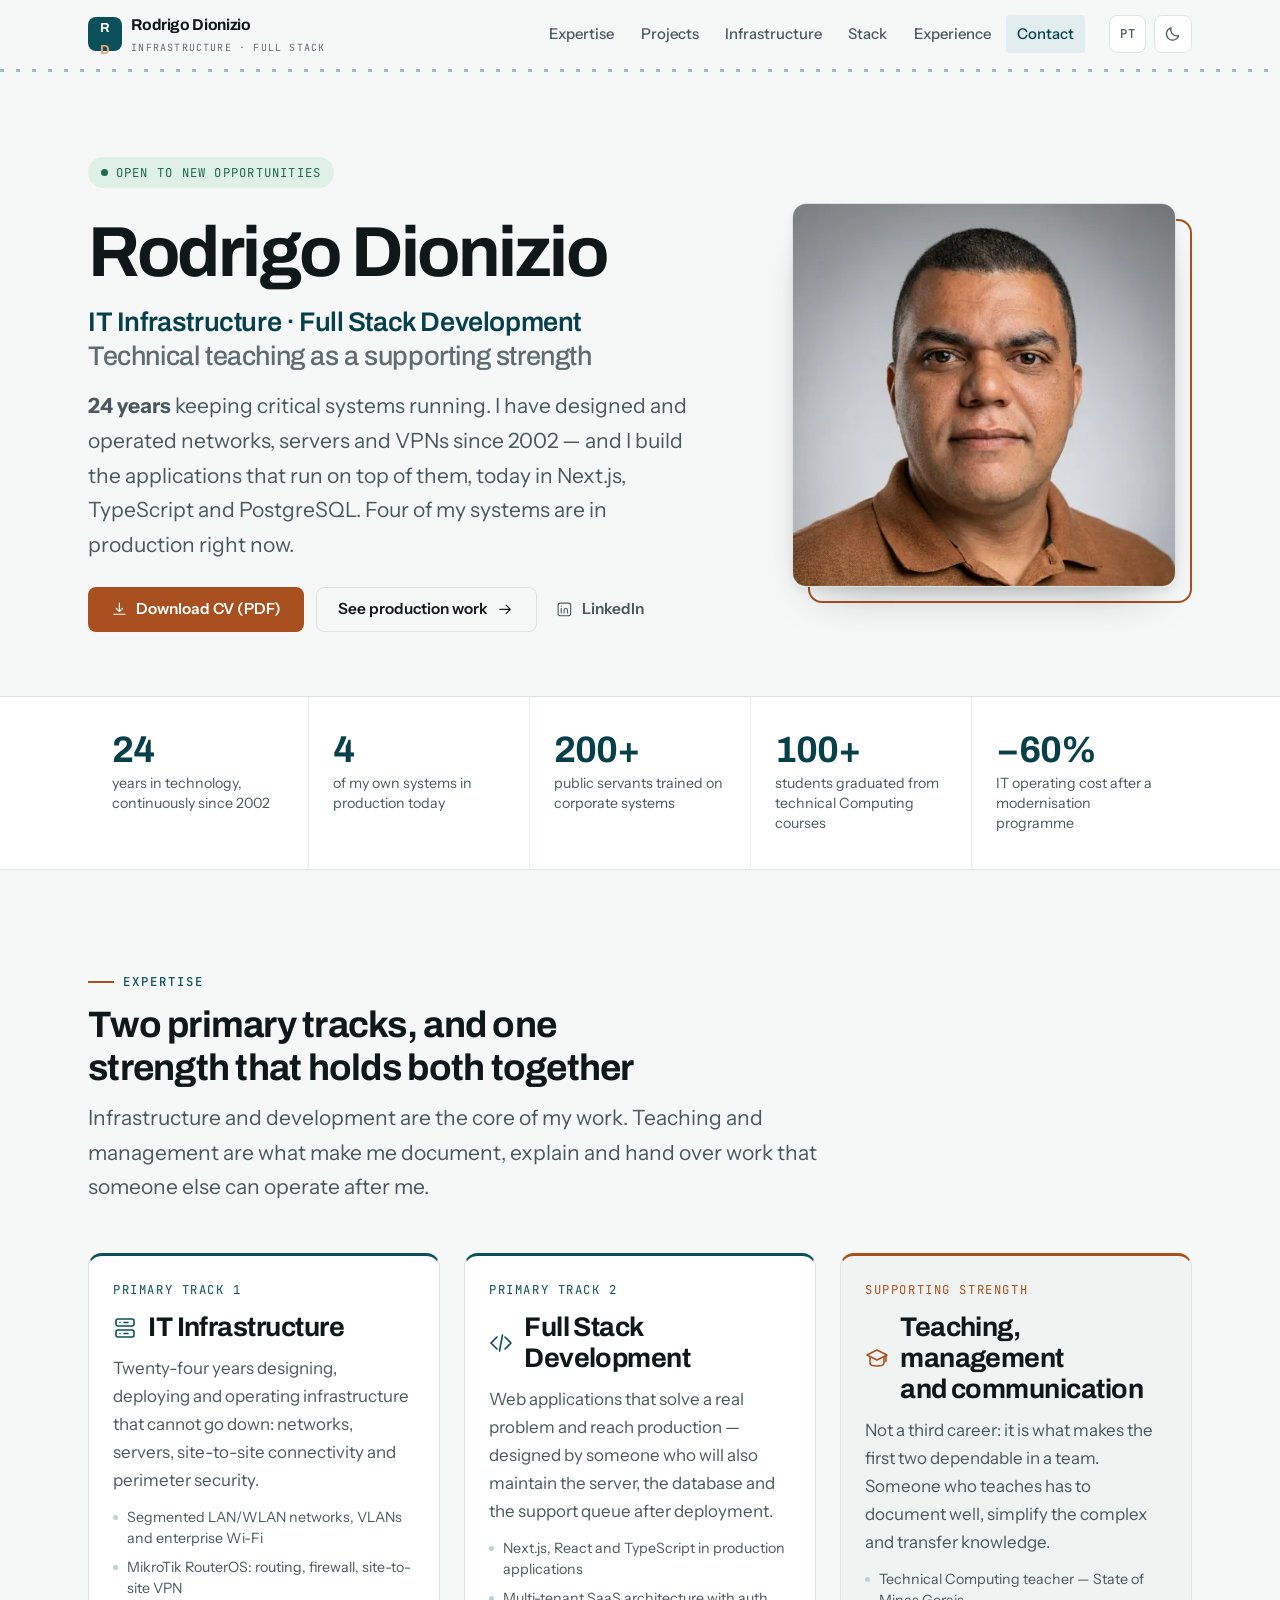
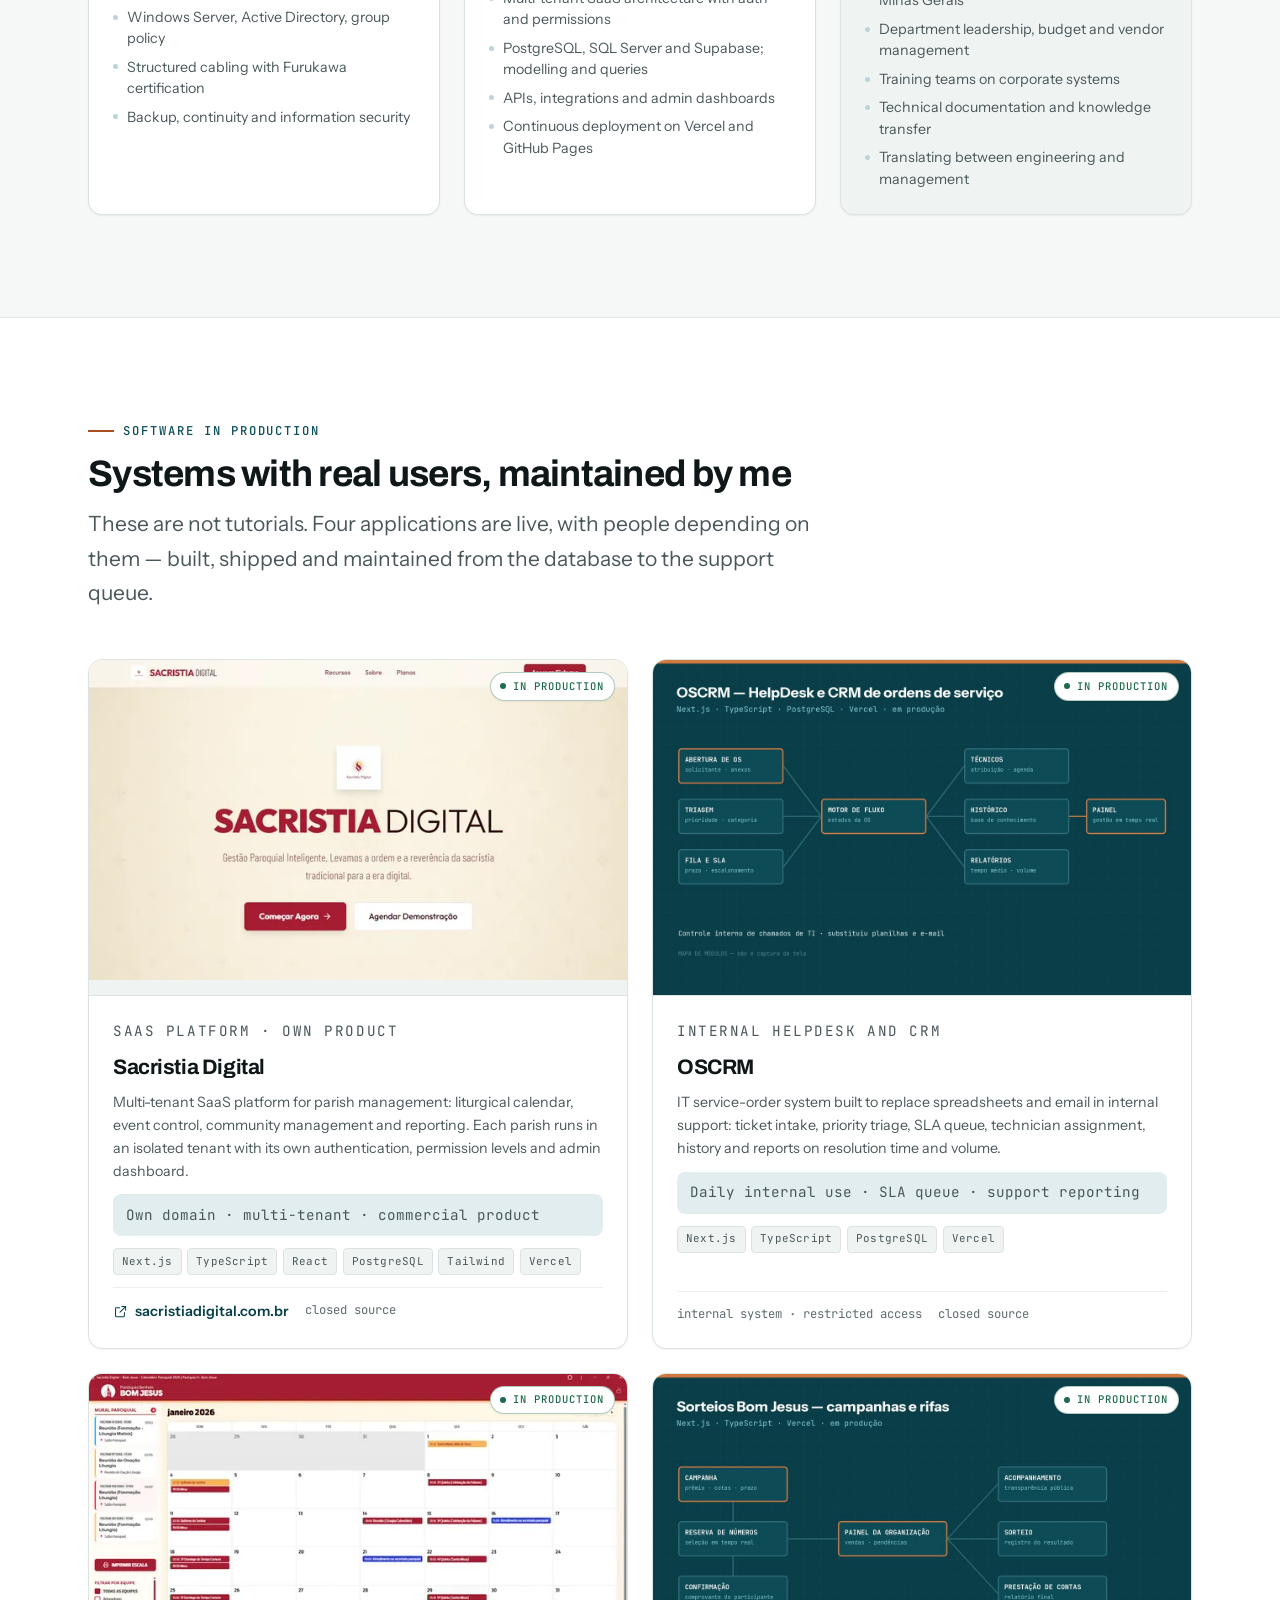
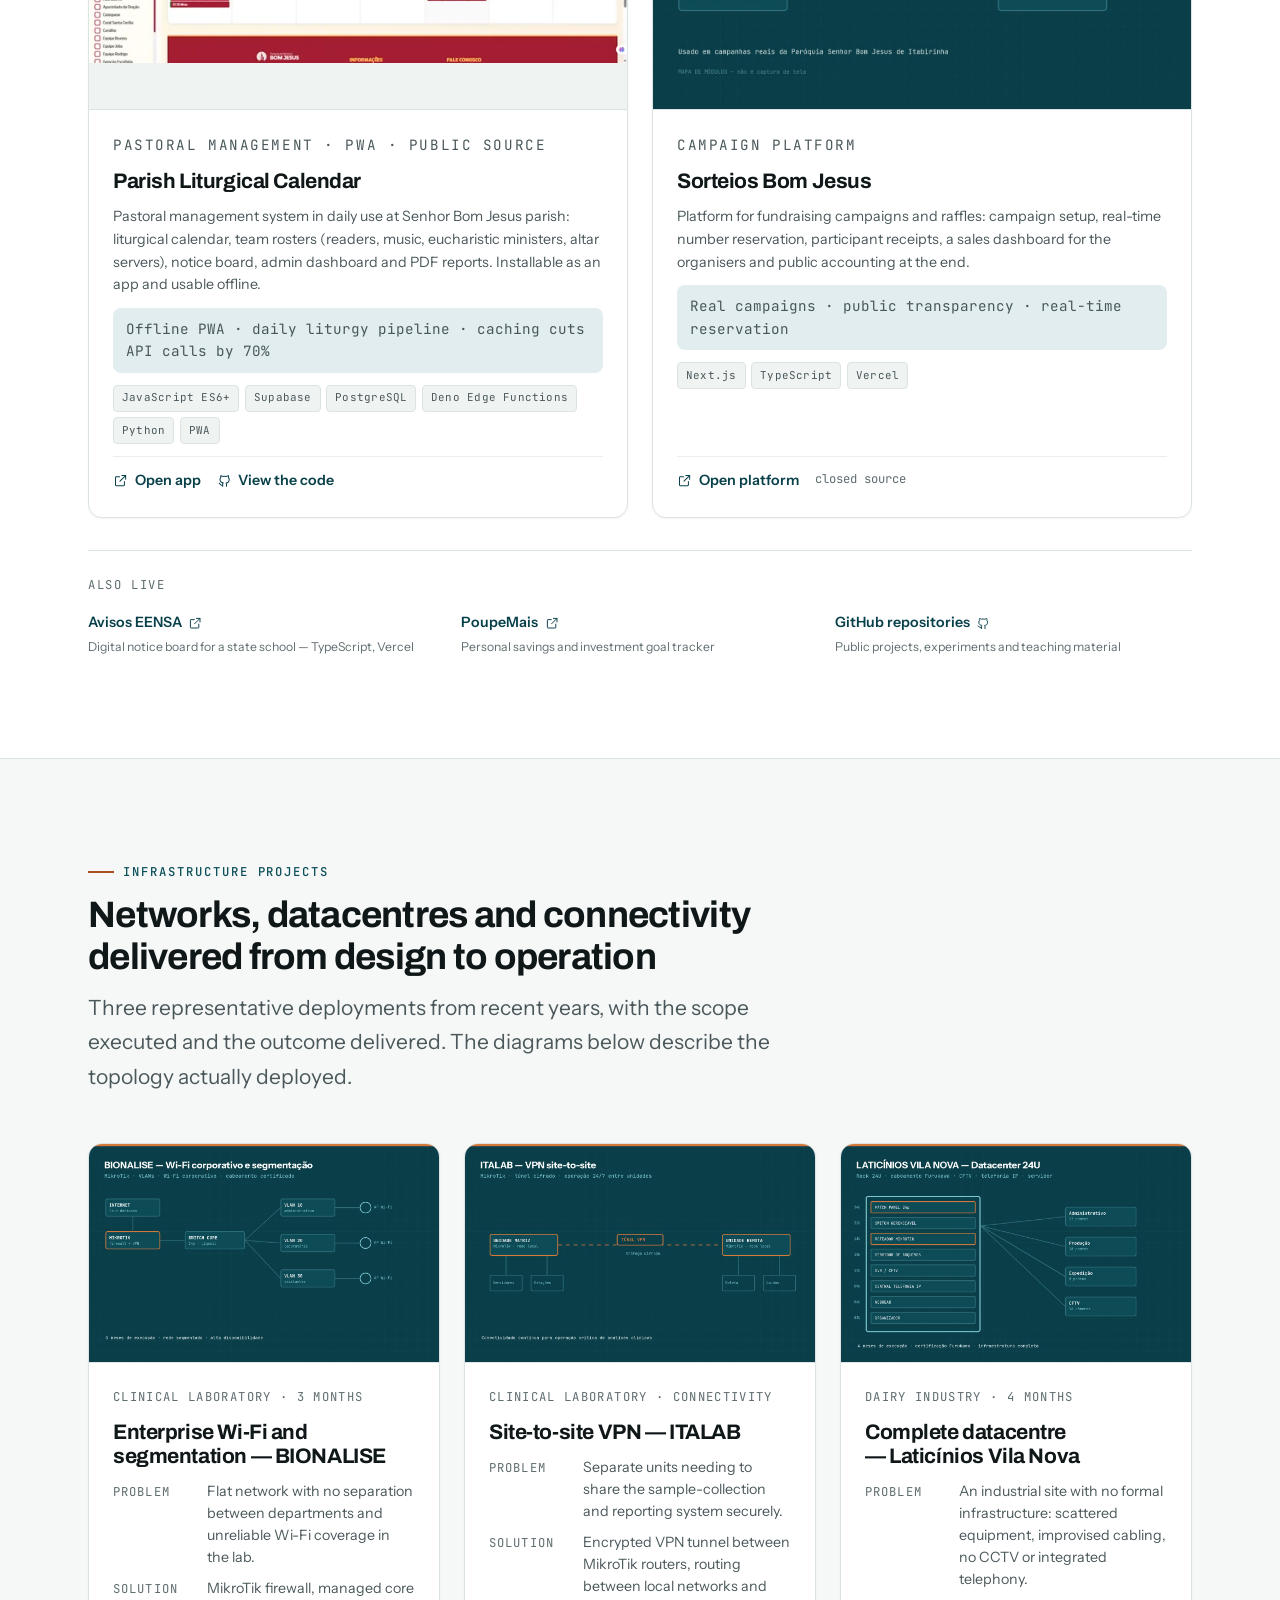
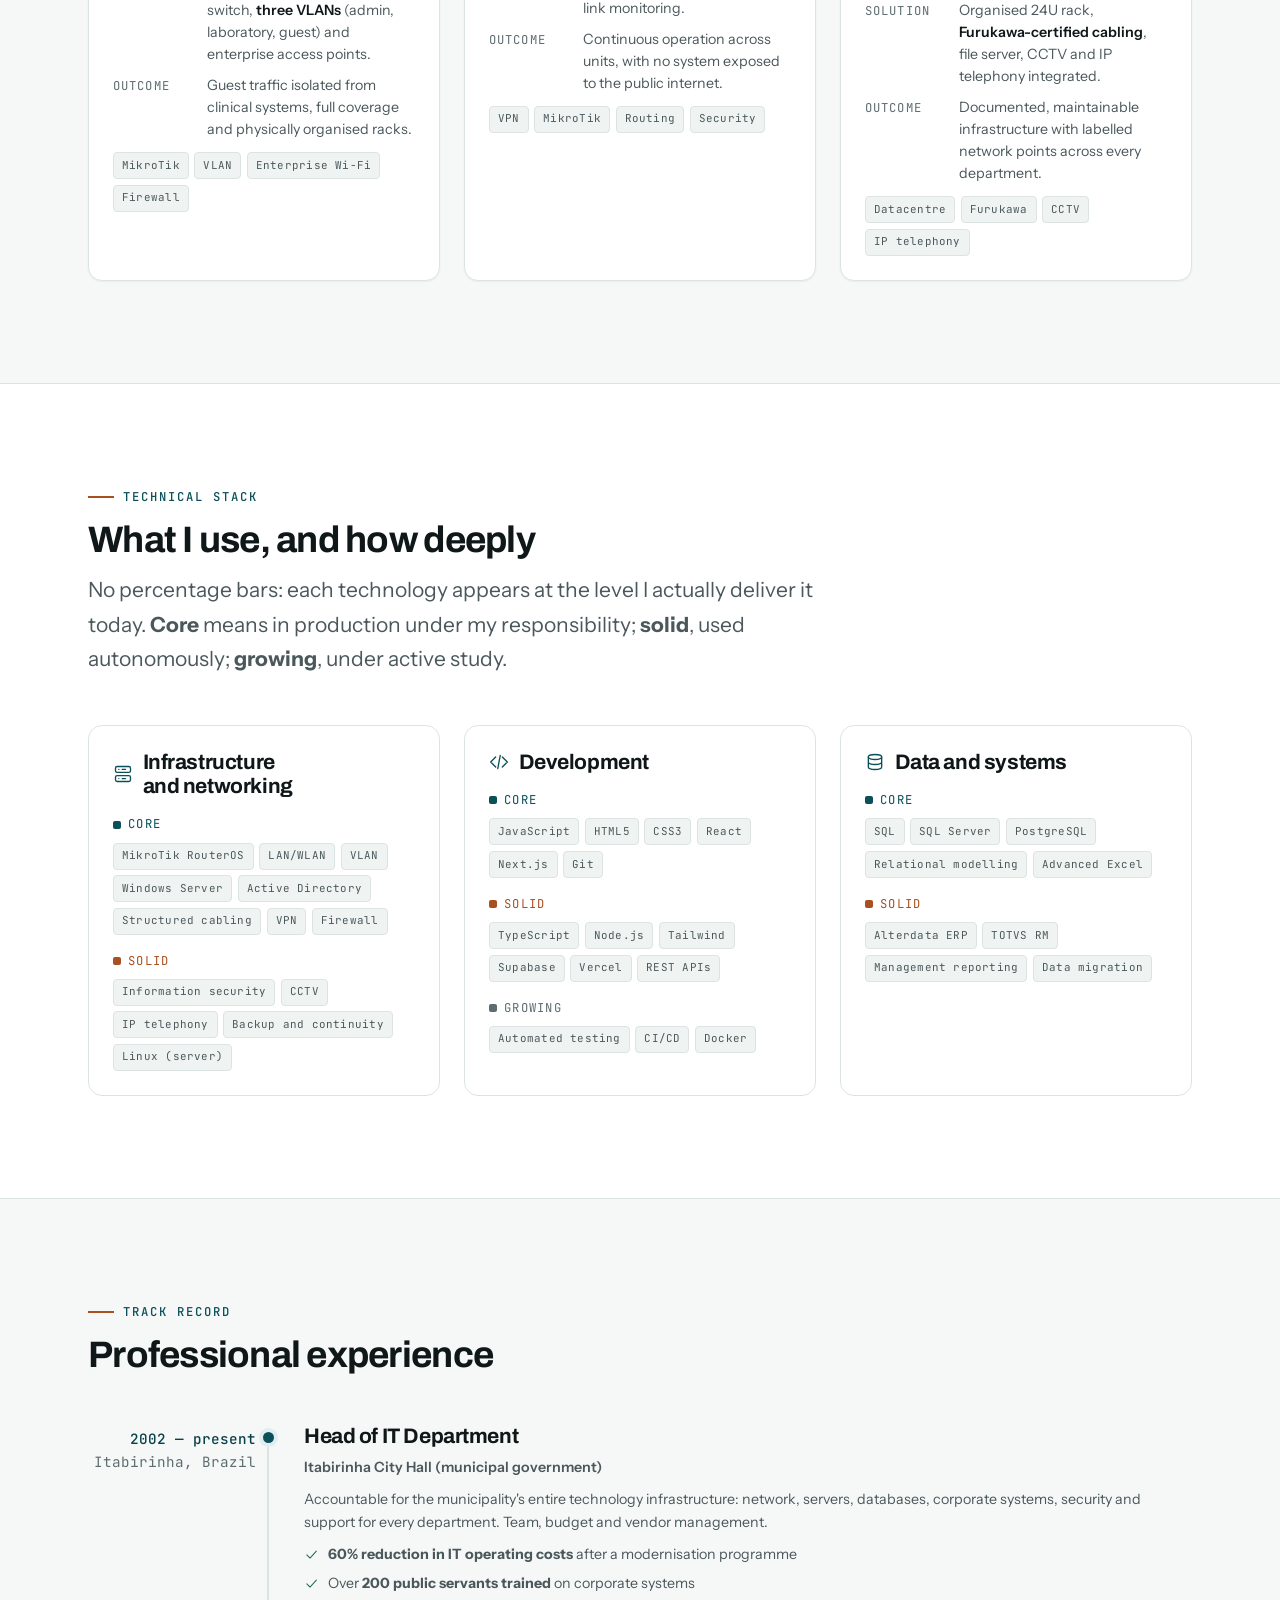
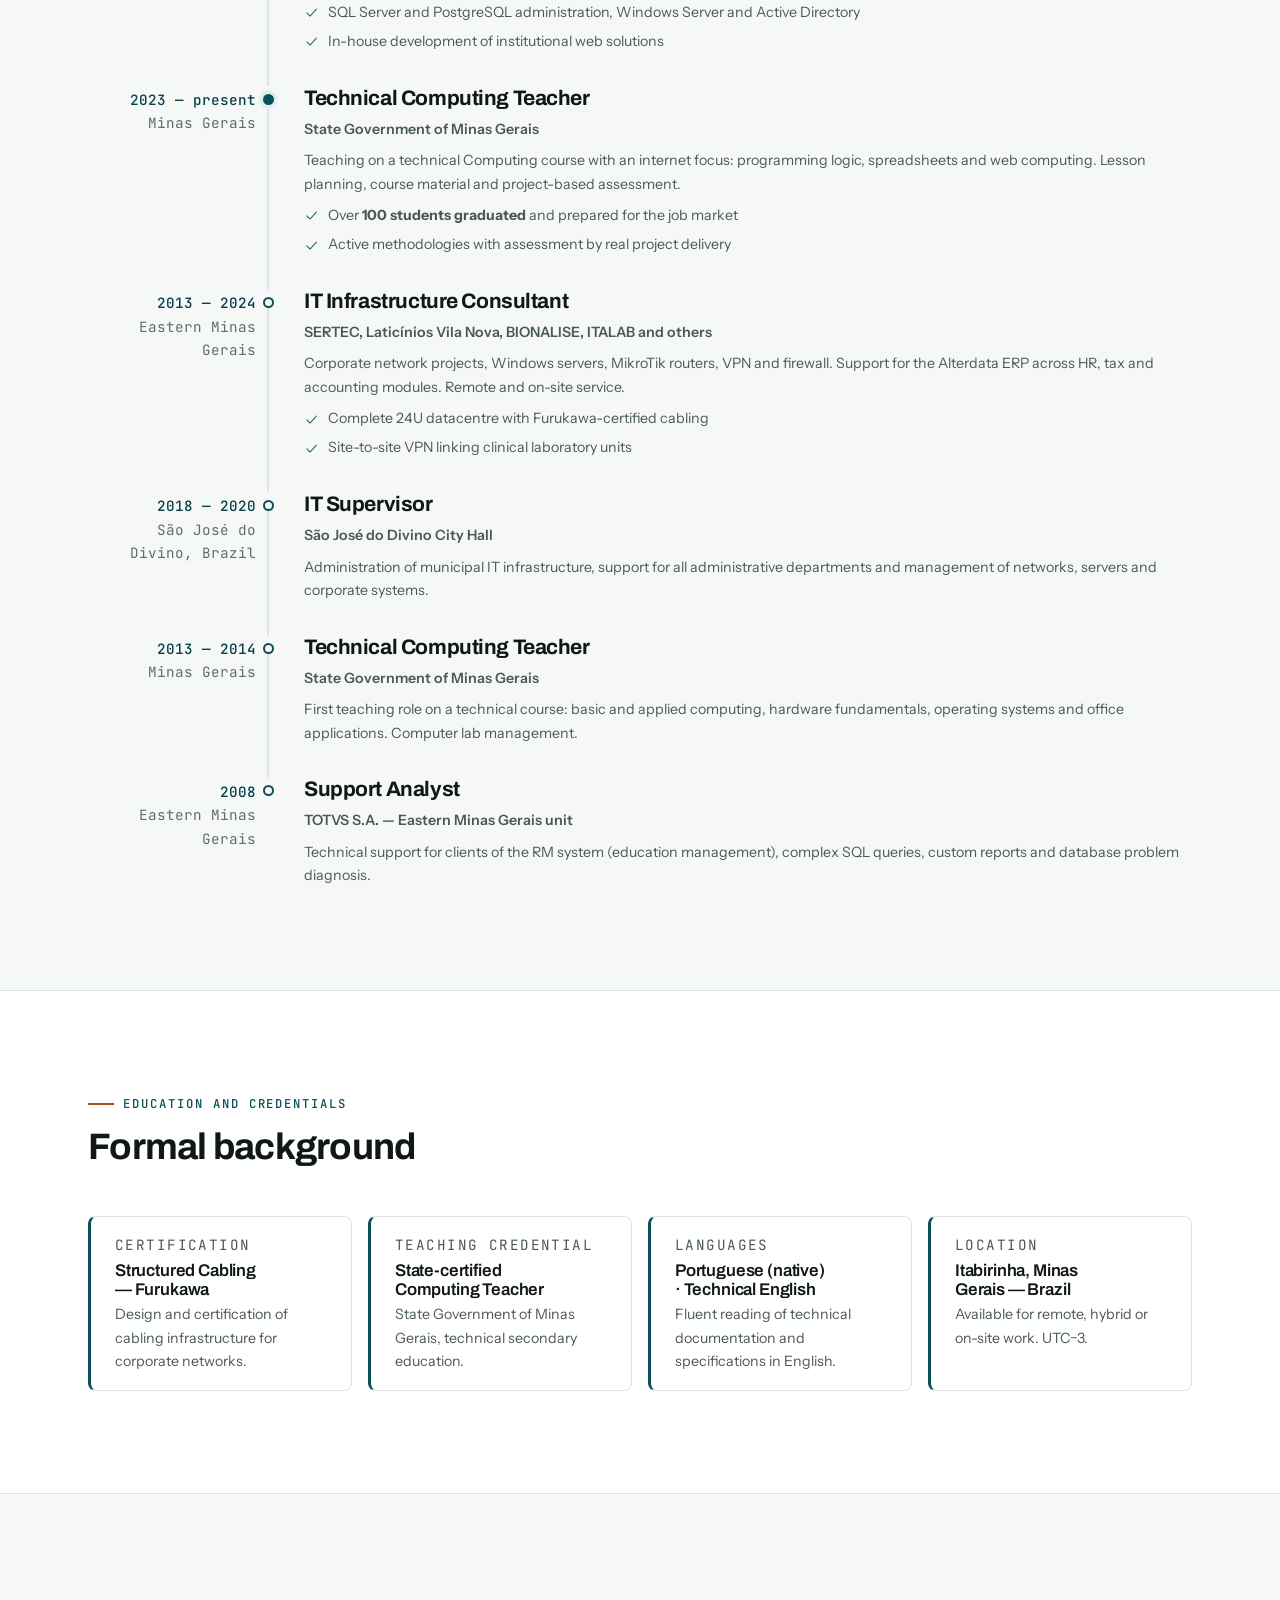
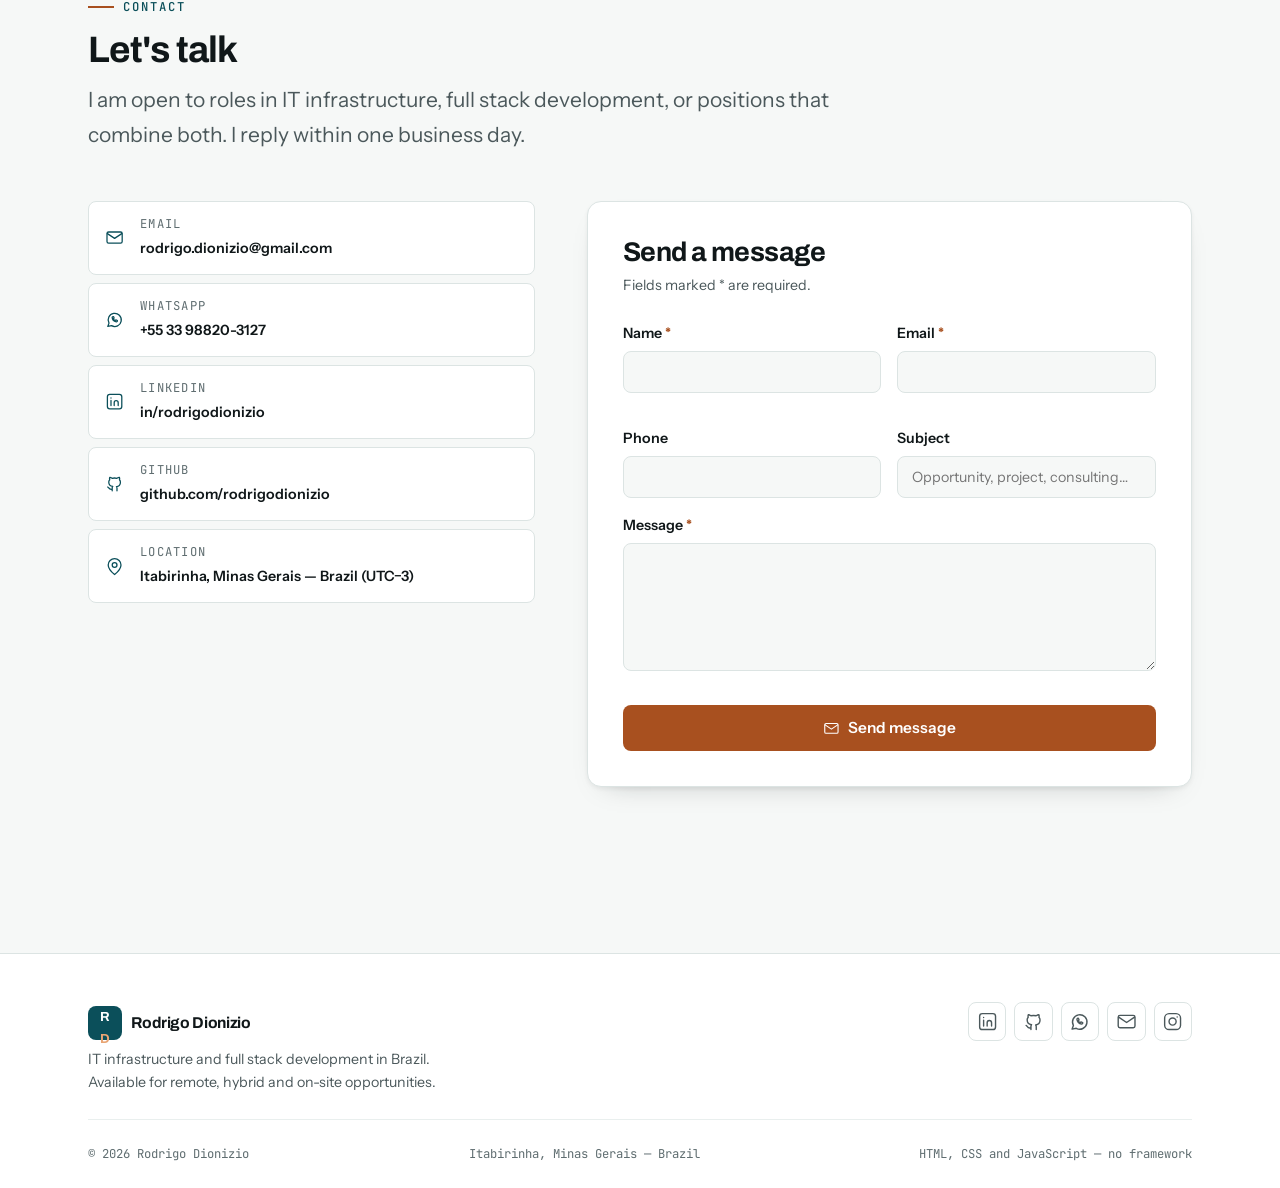
==== commit 54d344fc: "fix: remove link quebrado do OSCRM e zera as falhas de acessibilidade O CI apontou que https://proje" ====
--- a/docs/en/index.html
+++ b/docs/en/index.html
@@ -159,7 +159,7 @@
 
     <header class="site-header">
       <div class="wrap nav">
-        <a class="brandmark" href="#home" aria-label="Rodrigo Dionizio — home">
+        <a class="brandmark" href="#home">
           <span class="brandmark__mark" aria-hidden="true">R<span>D</span></span>
           <span class="brandmark__text">
             Rodrigo Dionizio
@@ -406,10 +406,7 @@
                   <li class="tag">Next.js</li><li class="tag">TypeScript</li><li class="tag">PostgreSQL</li><li class="tag">Vercel</li>
                 </ul>
                 <div class="project__links">
-                  <a class="project__link" href="https://project-wza36.vercel.app" target="_blank" rel="noopener">
-                    <svg class="icon" aria-hidden="true"><use href="#i-external" /></svg>
-                    Open the system
-                  </a>
+                  <span class="project__note">internal system · restricted access</span>
                   <span class="project__note">closed source</span>
                 </div>
               </div>
--- a/docs/assets/css/style.css
+++ b/docs/assets/css/style.css
@@ -15,7 +15,7 @@
   --surface-3:    #E5EBEA;
   --ink:          #101719;
   --ink-2:        #4B585B;
-  --ink-3:        #6E7C7F;
+  --ink-3:        #5F6D70;
   --rule:         #DCE4E3;
   --rule-soft:    #E9EFEE;
 
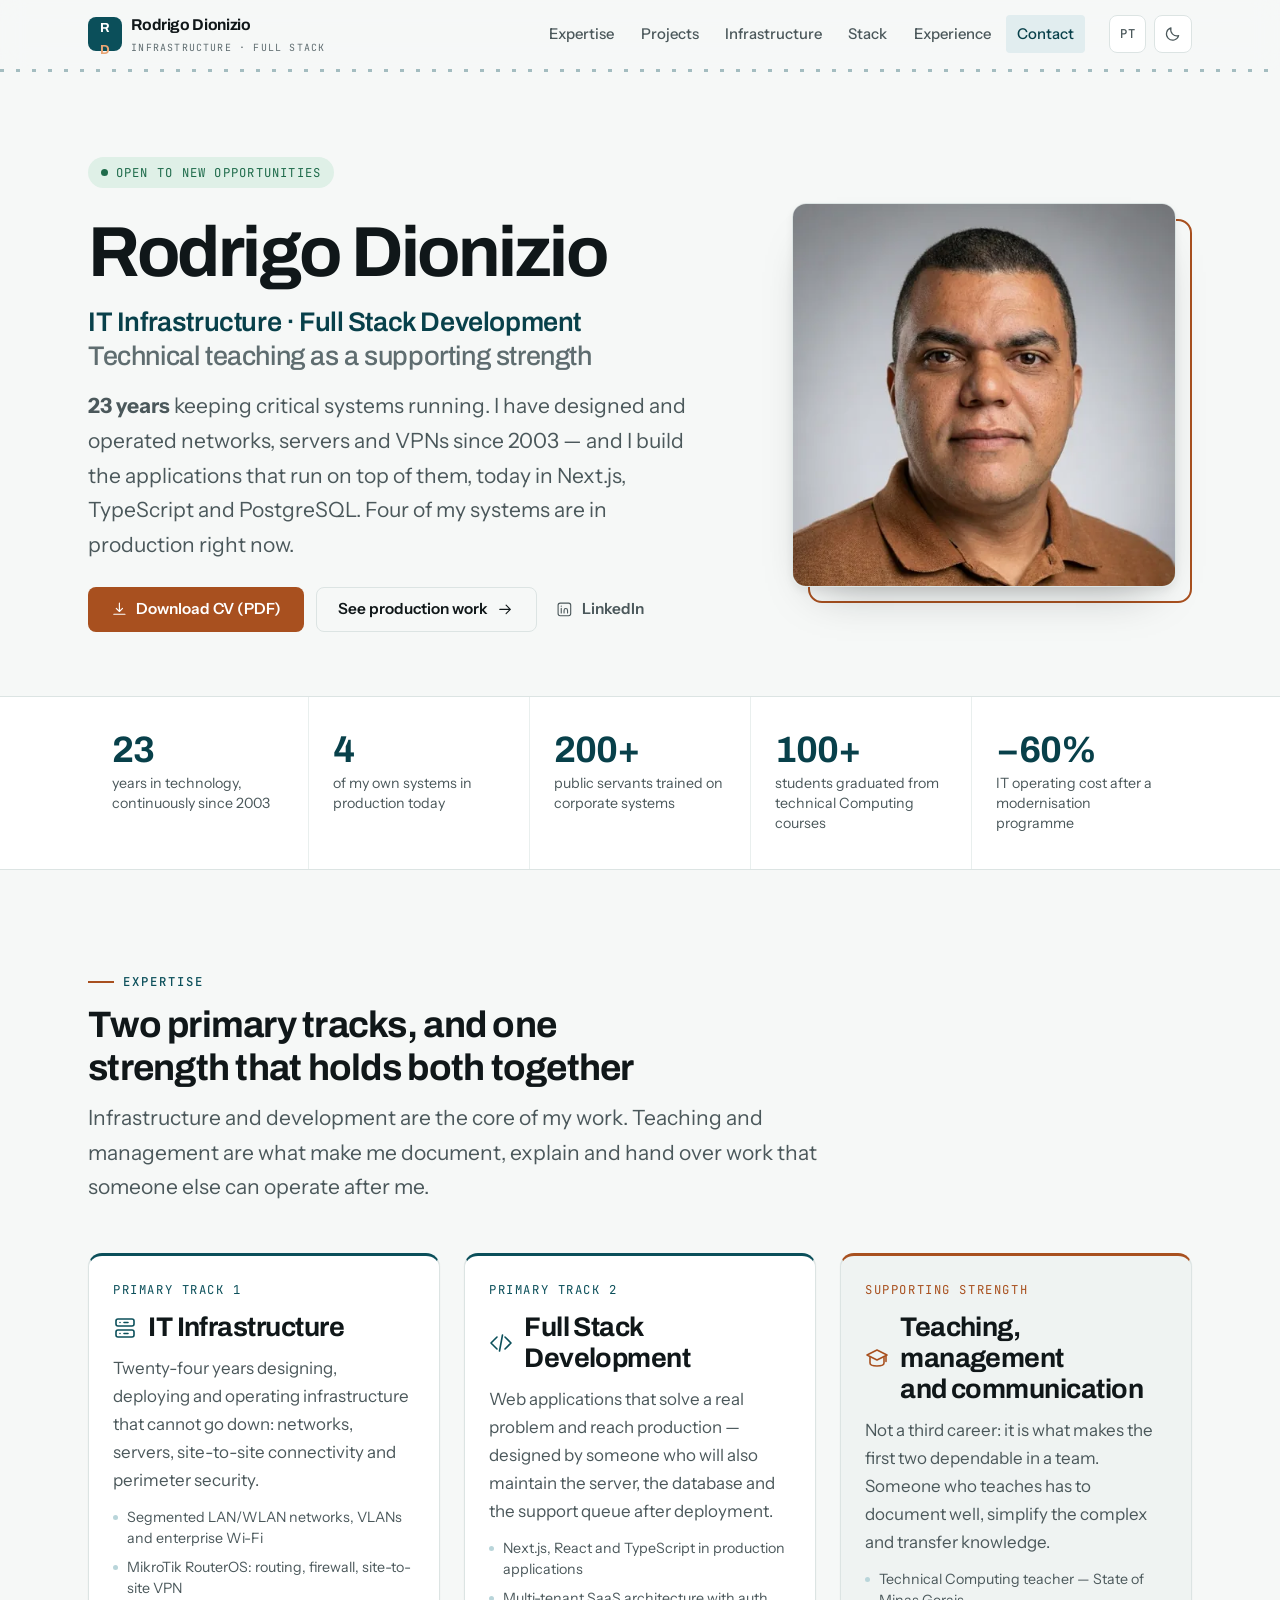
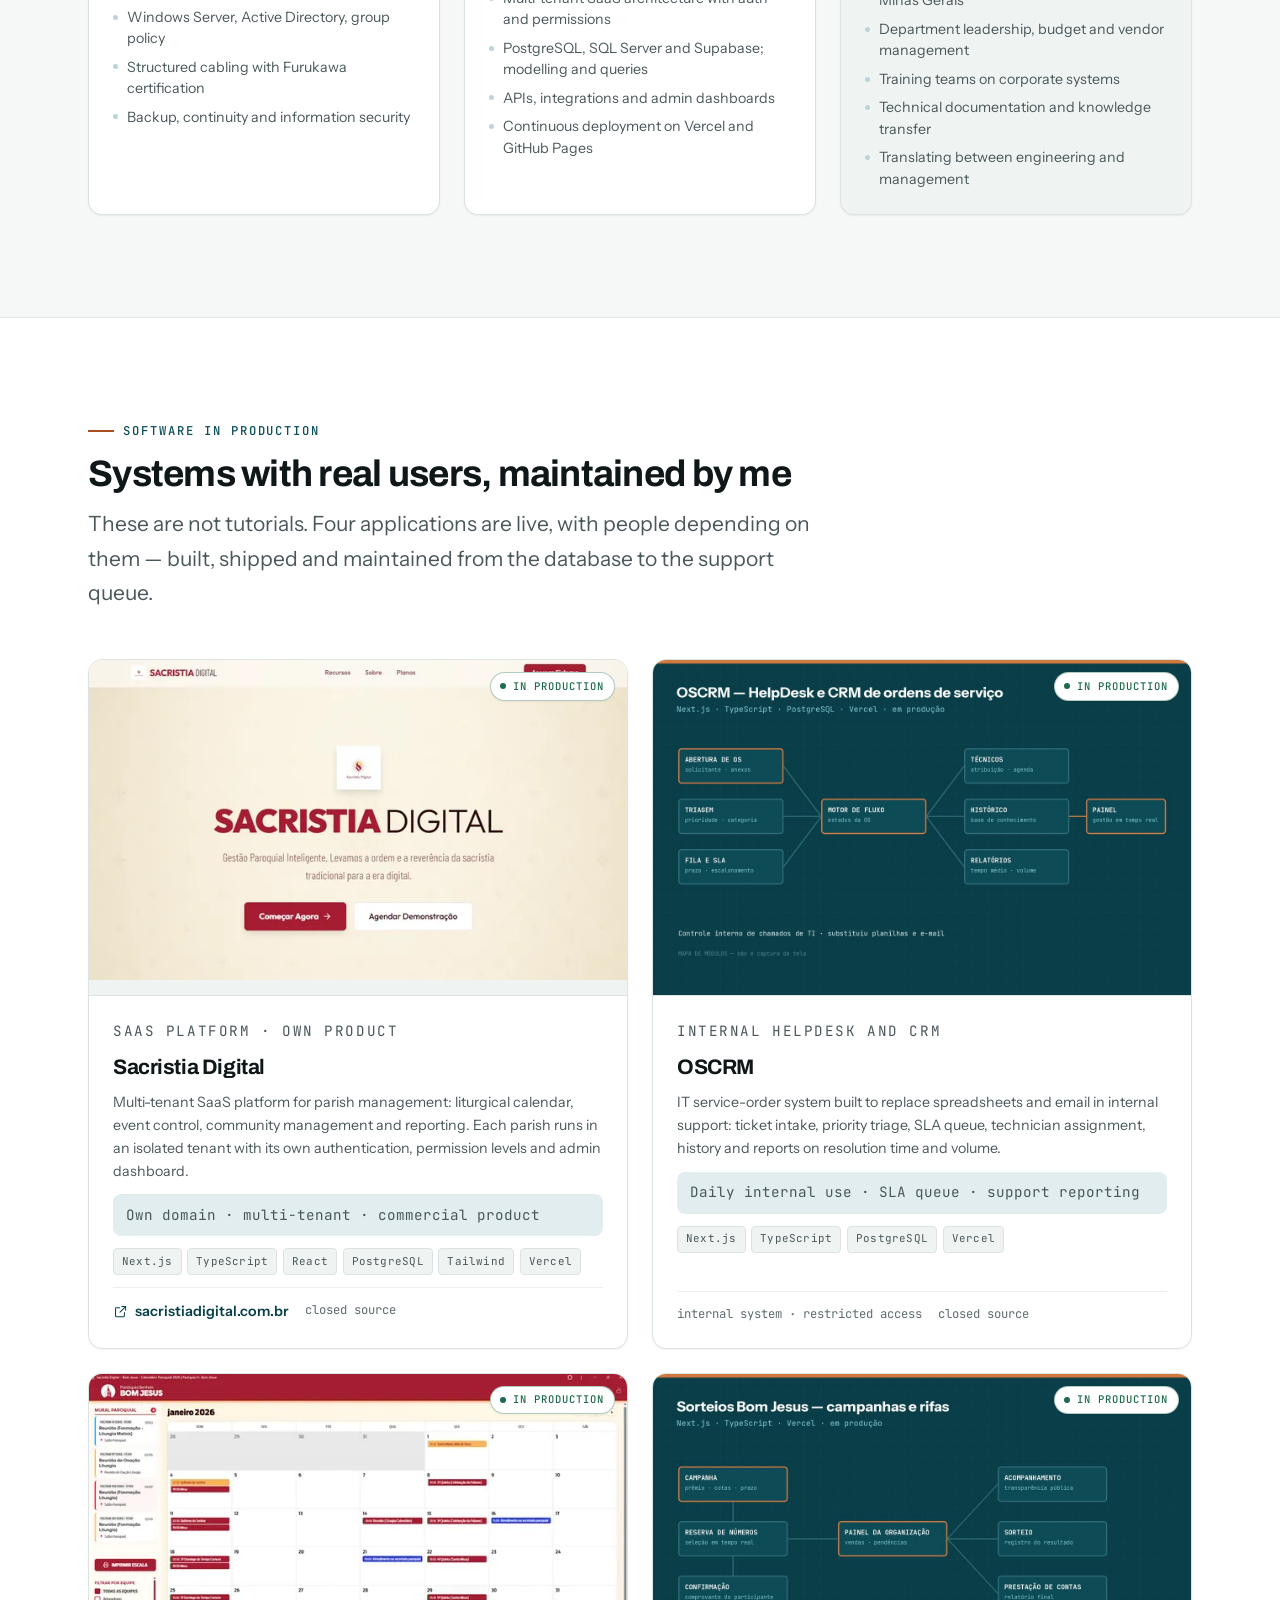
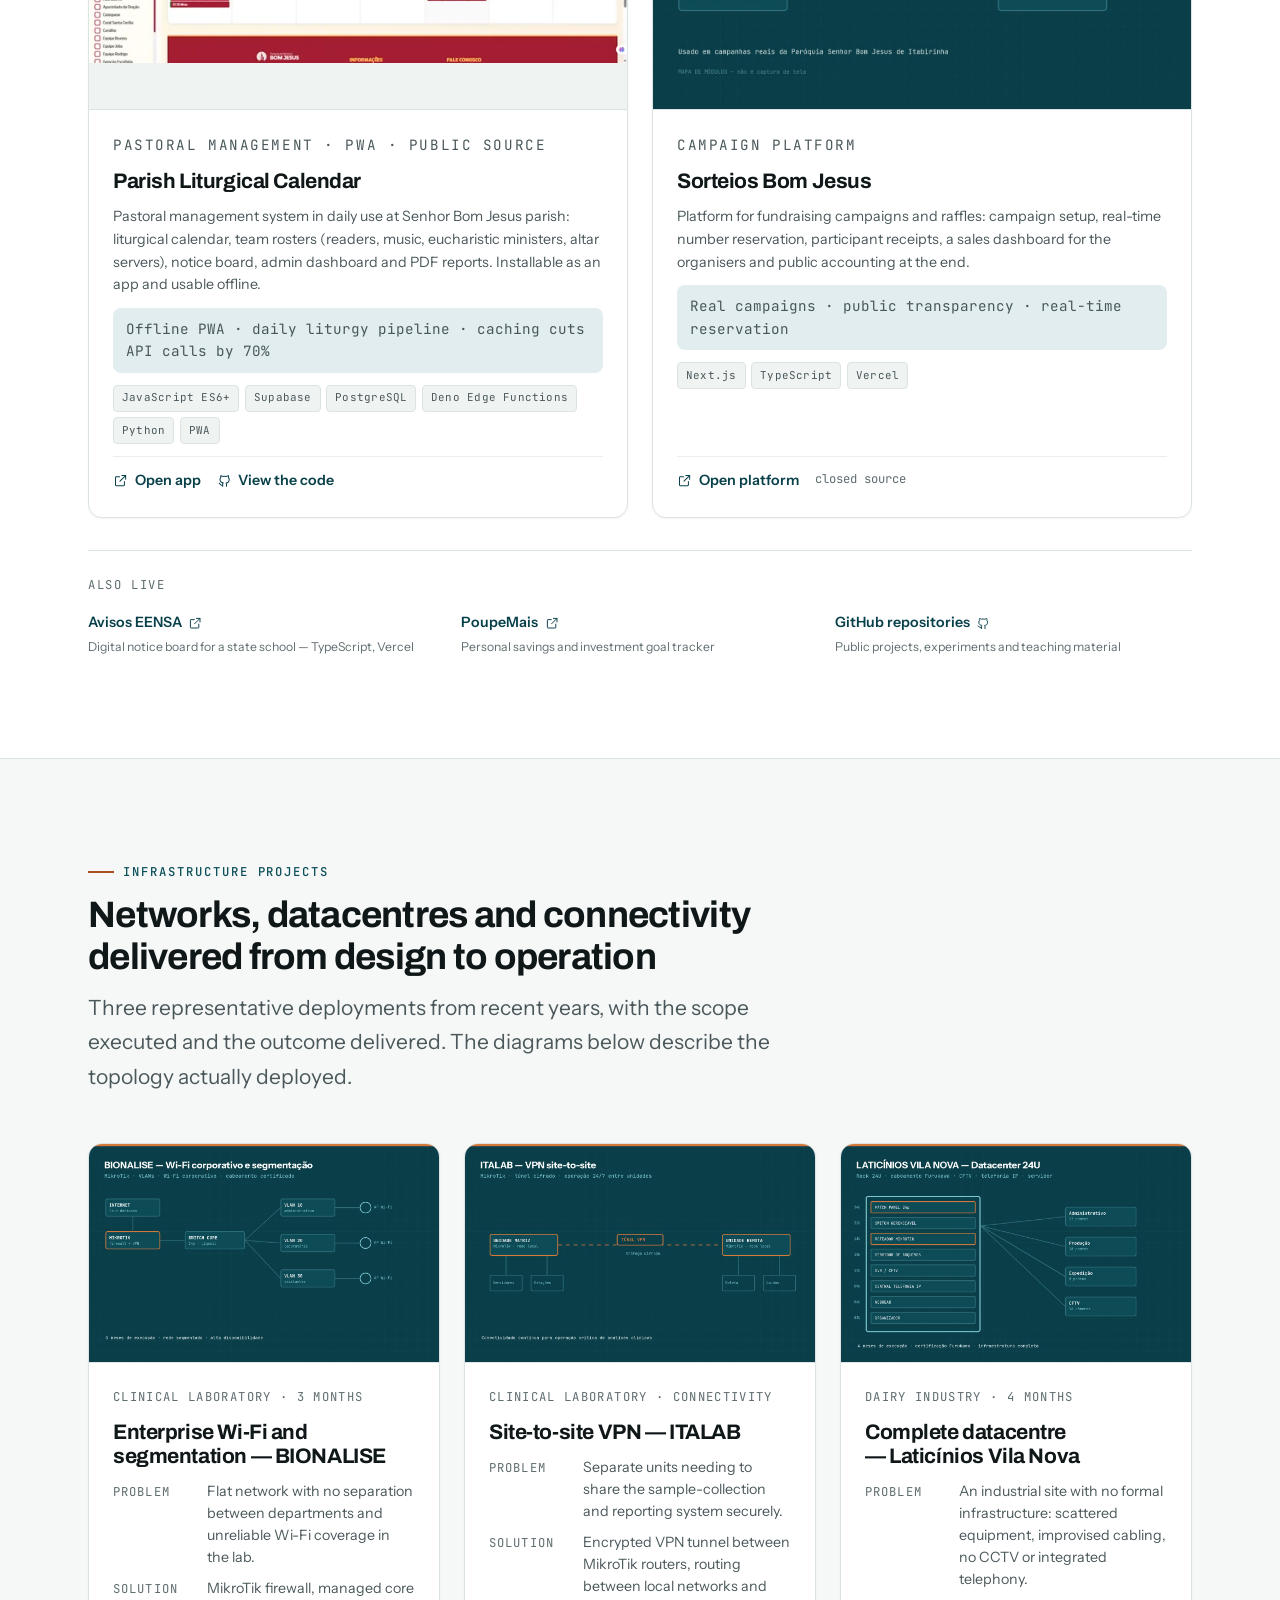
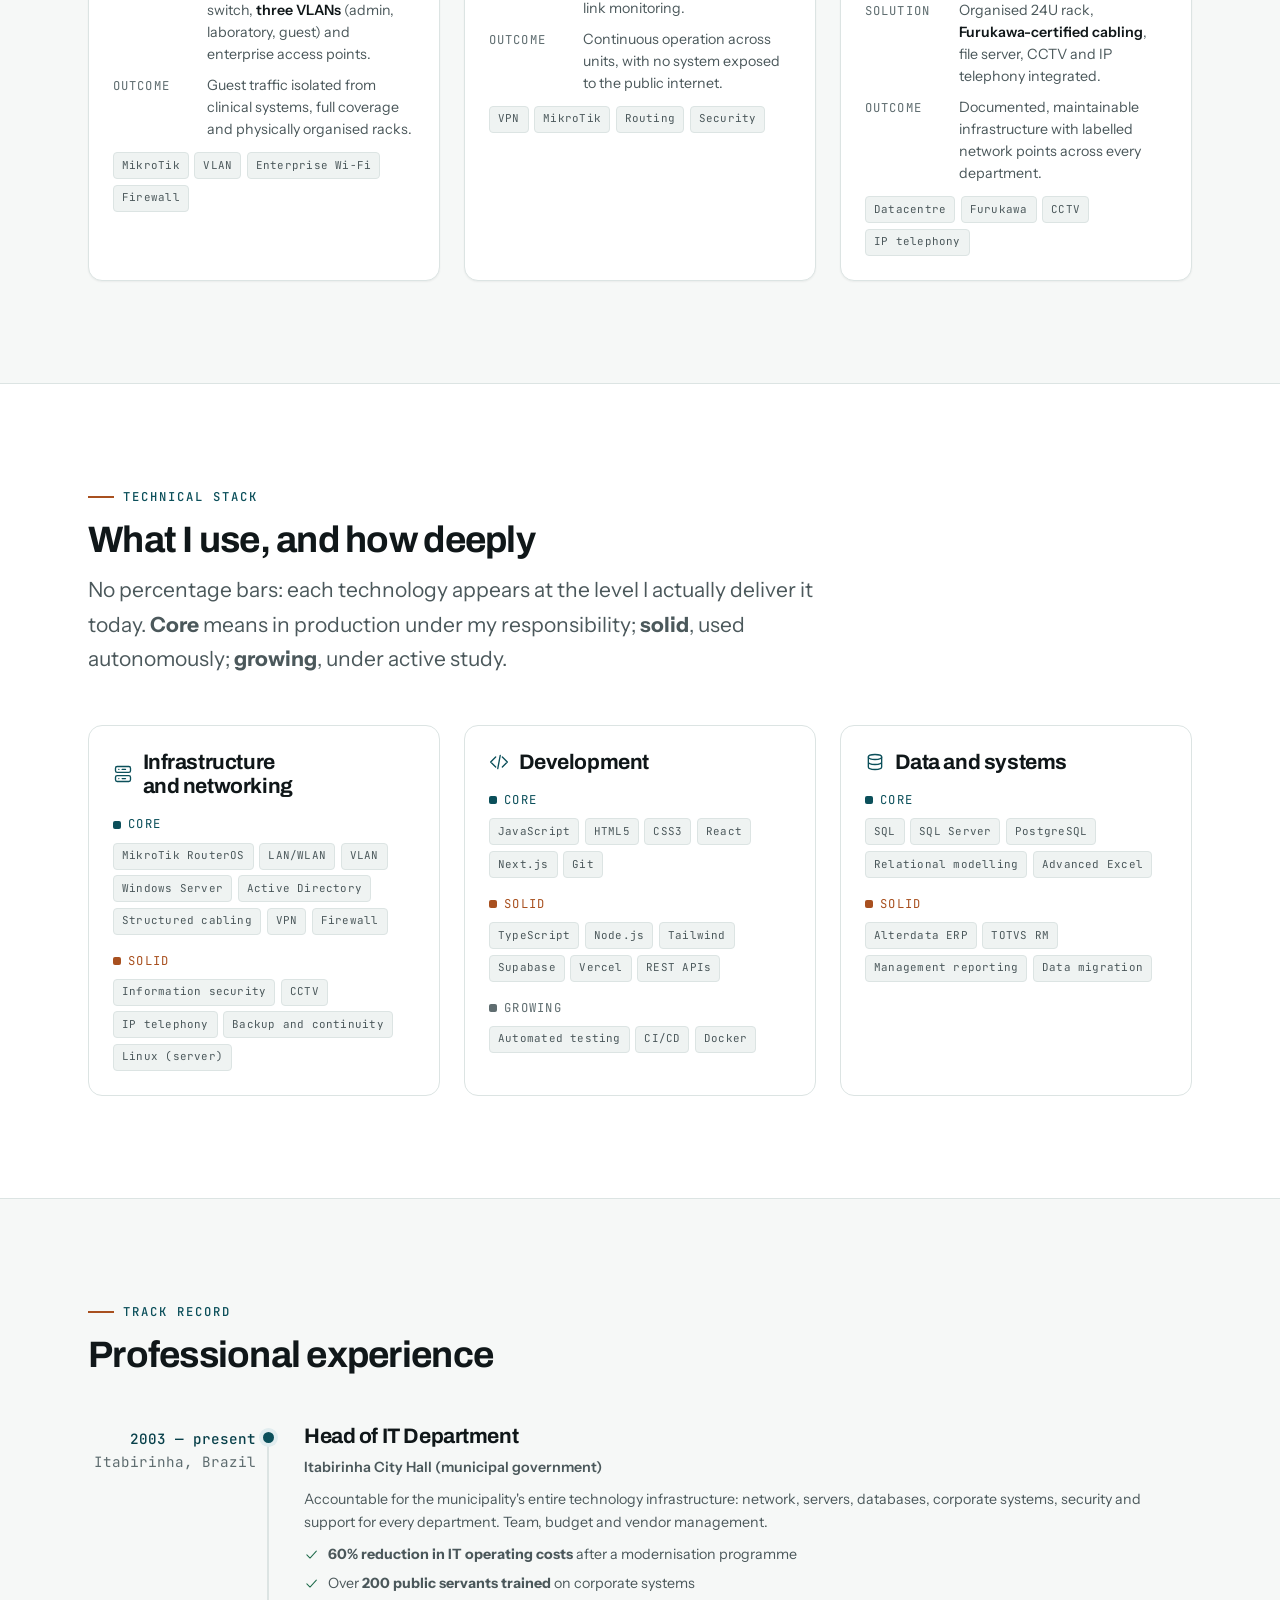
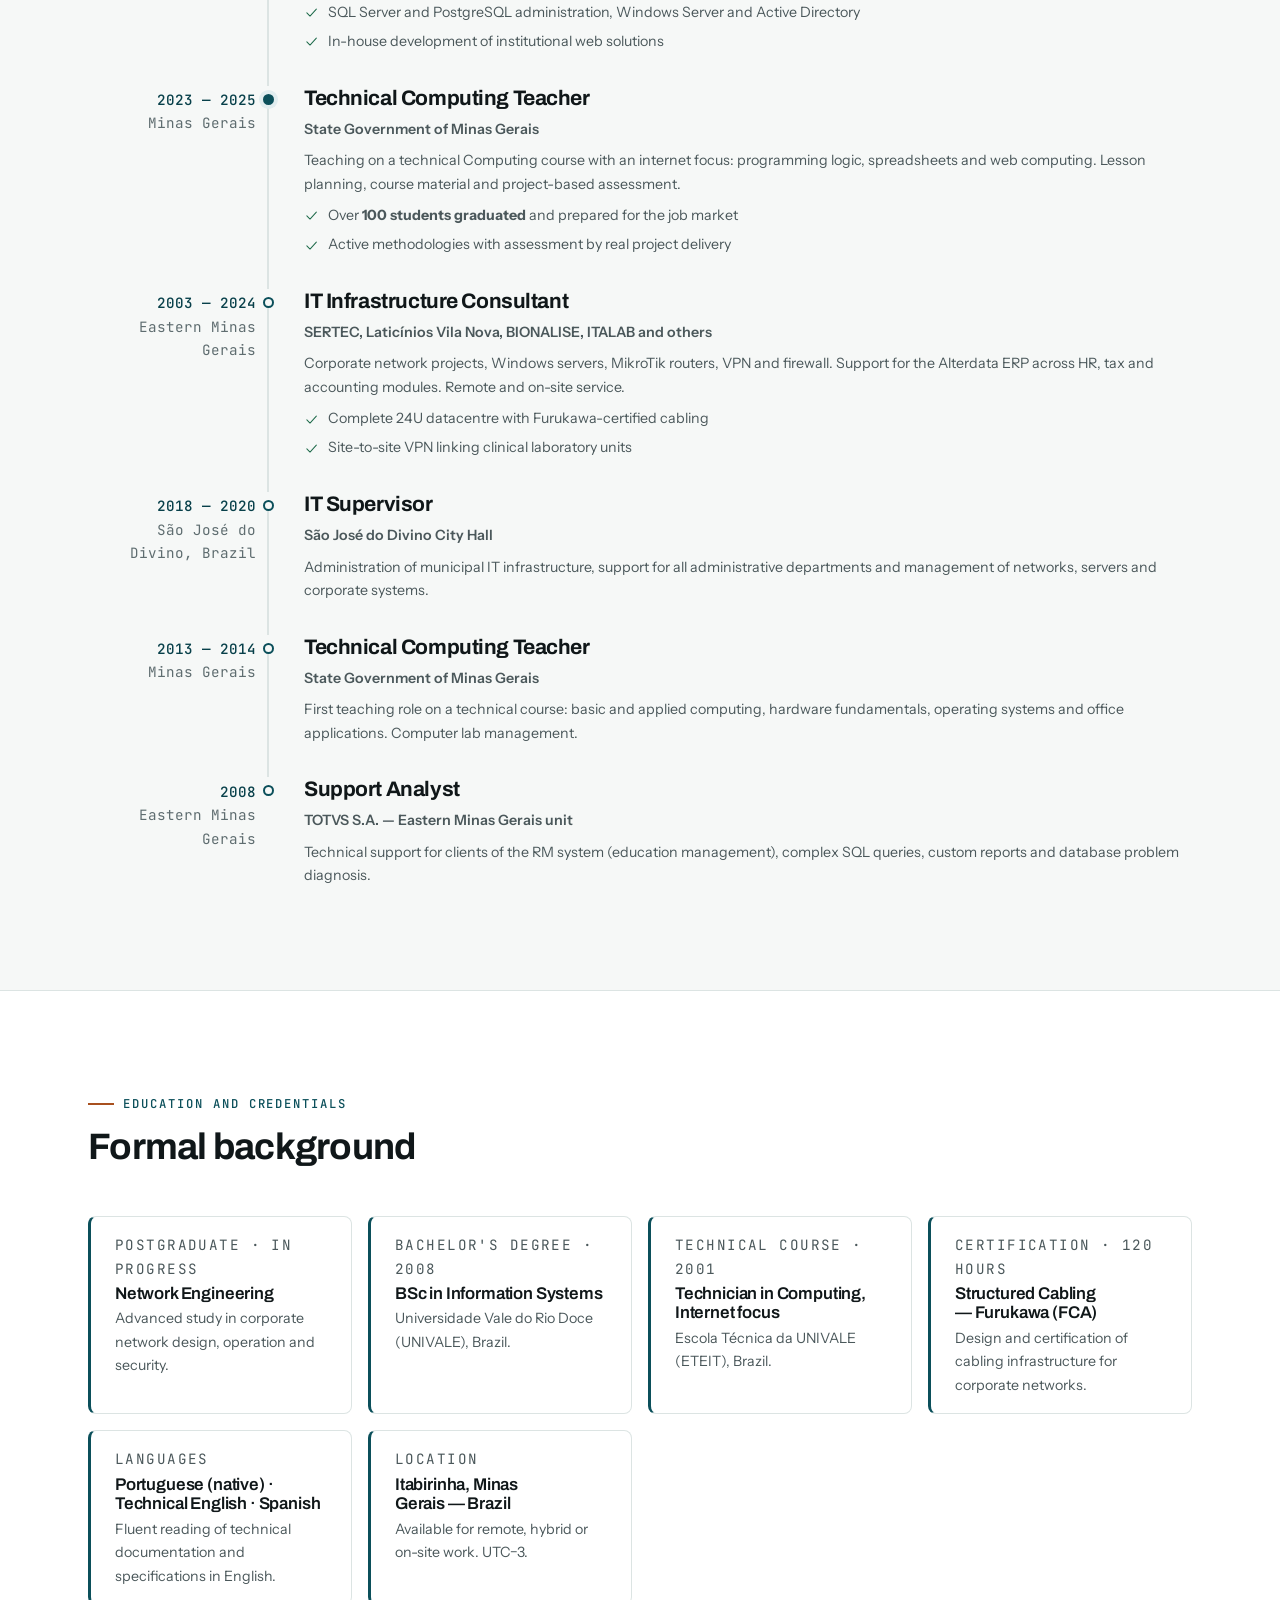
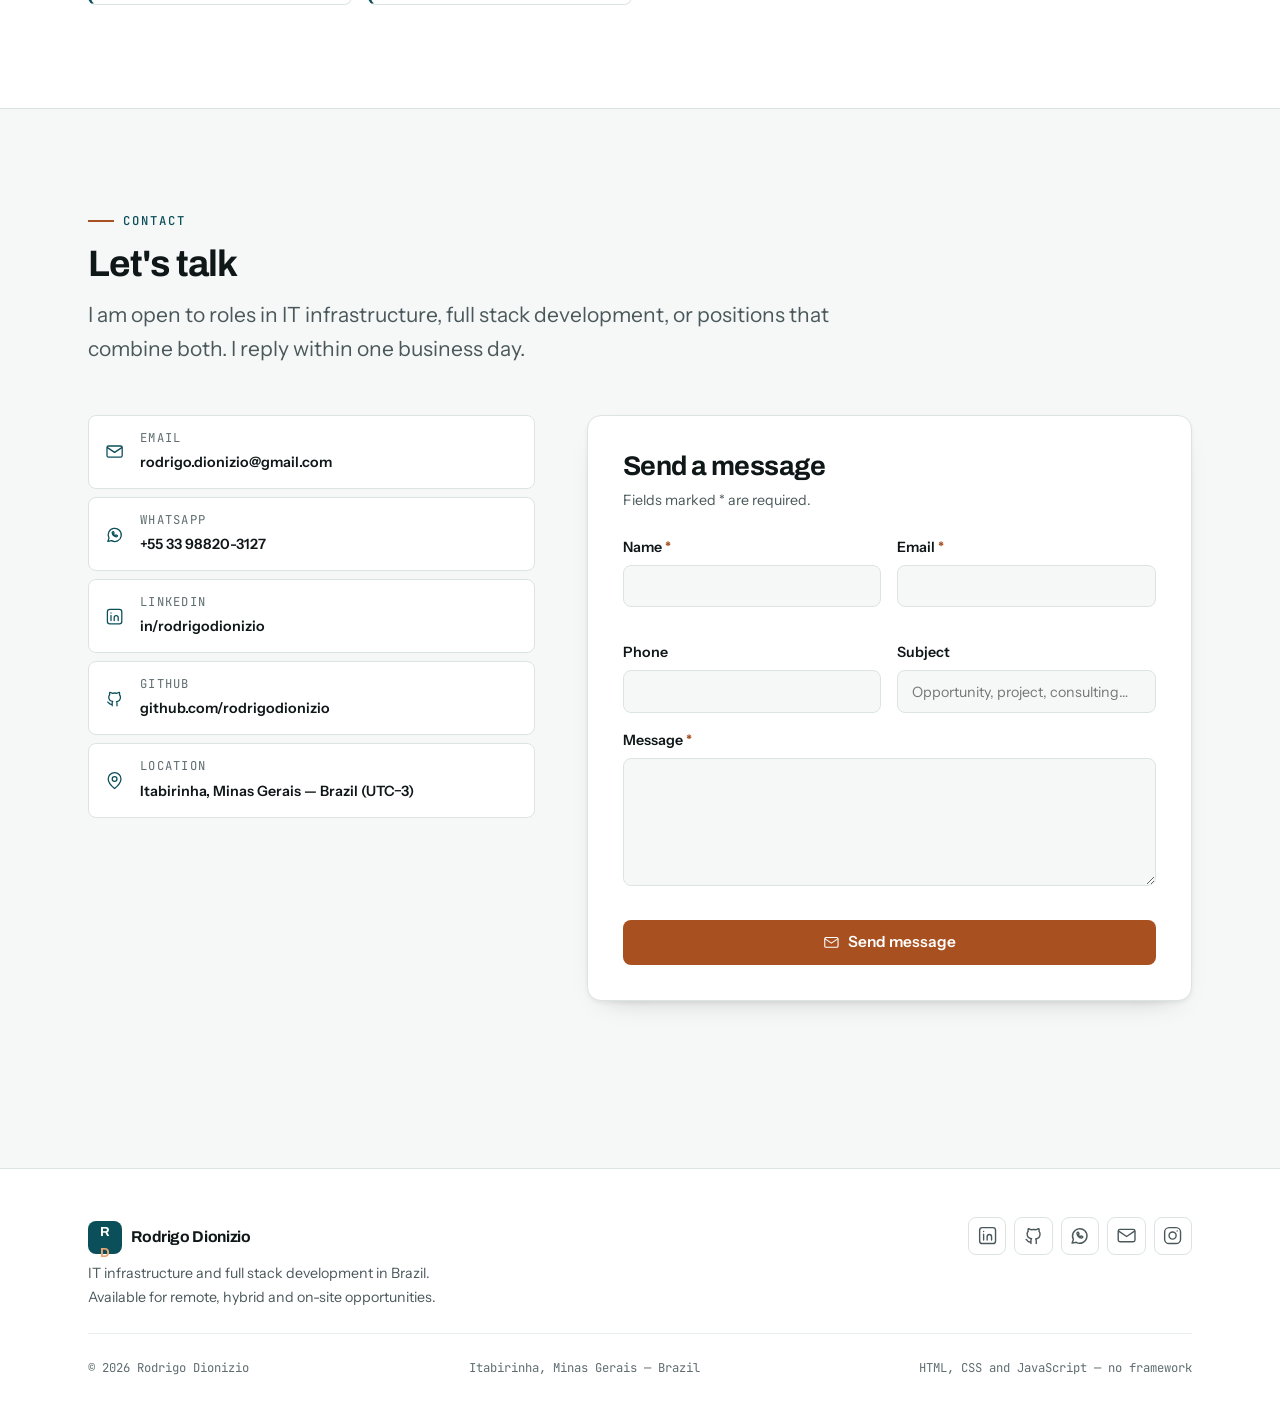
==== commit d8a6d18e: "feat: publica o currículo em PDF e alinha o site ao que ele registra Currículo gerado a partir do do" ====
--- a/docs/en/index.html
+++ b/docs/en/index.html
@@ -110,6 +110,13 @@
               "IT department management",
               "Technical teaching"
             ],
+            "alumniOf": [
+              {
+                "@type": "CollegeOrUniversity",
+                "name": "Universidade Vale do Rio Doce (UNIVALE)",
+                "description": "BSc in Information Systems, completed in 2008"
+              }
+            ],
             "sameAs": [
               "https://github.com/rodrigodionizio",
               "https://www.linkedin.com/in/rodrigodionizio",
@@ -203,7 +210,7 @@
             </p>
             <p class="hero-lead">
               <strong><span data-years-in-tech>24</span> years</strong> keeping critical systems running. I have designed
-              and operated networks, servers and VPNs since 2002 — and I build the applications that run on top of them,
+              and operated networks, servers and VPNs since 2003 — and I build the applications that run on top of them,
               today in Next.js, TypeScript and PostgreSQL. Four of my systems are in production right now.
             </p>
             <div class="hero-actions">
@@ -245,7 +252,7 @@
           <div class="metrics-grid">
             <div class="metric">
               <span class="metric__value"><span data-years-in-tech>24</span></span>
-              <span class="metric__label">years in technology, continuously since 2002</span>
+              <span class="metric__label">years in technology, continuously since 2003</span>
             </div>
             <div class="metric">
               <span class="metric__value">4</span>
@@ -678,7 +685,7 @@
 
           <div class="timeline">
             <article class="tl-item tl-item--current reveal">
-              <p class="tl-when"><b>2002 — present</b>Itabirinha, Brazil</p>
+              <p class="tl-when"><b>2003 — present</b>Itabirinha, Brazil</p>
               <div class="tl-body">
                 <h3>Head of IT Department</h3>
                 <p class="tl-org">Itabirinha City Hall (municipal government)</p>
@@ -696,7 +703,7 @@
             </article>
 
             <article class="tl-item tl-item--current reveal">
-              <p class="tl-when"><b>2023 — present</b>Minas Gerais</p>
+              <p class="tl-when"><b>2023 — 2025</b>Minas Gerais</p>
               <div class="tl-body">
                 <h3>Technical Computing Teacher</h3>
                 <p class="tl-org">State Government of Minas Gerais</p>
@@ -712,7 +719,7 @@
             </article>
 
             <article class="tl-item reveal">
-              <p class="tl-when"><b>2013 — 2024</b>Eastern Minas Gerais</p>
+              <p class="tl-when"><b>2003 — 2024</b>Eastern Minas Gerais</p>
               <div class="tl-body">
                 <h3>IT Infrastructure Consultant</h3>
                 <p class="tl-org">SERTEC, Laticínios Vila Nova, BIONALISE, ITALAB and others</p>
@@ -775,18 +782,28 @@
 
           <div class="creds">
             <article class="cred reveal">
-              <p class="cred__type">Certification</p>
-              <h3>Structured Cabling — Furukawa</h3>
+              <p class="cred__type">Postgraduate · in progress</p>
+              <h3>Network Engineering</h3>
+              <p>Advanced study in corporate network design, operation and security.</p>
+            </article>
+            <article class="cred reveal">
+              <p class="cred__type">Bachelor's degree · 2008</p>
+              <h3>BSc in Information Systems</h3>
+              <p>Universidade Vale do Rio Doce (UNIVALE), Brazil.</p>
+            </article>
+            <article class="cred reveal">
+              <p class="cred__type">Technical course · 2001</p>
+              <h3>Technician in Computing, Internet focus</h3>
+              <p>Escola Técnica da UNIVALE (ETEIT), Brazil.</p>
+            </article>
+            <article class="cred reveal">
+              <p class="cred__type">Certification · 120 hours</p>
+              <h3>Structured Cabling — Furukawa (FCA)</h3>
               <p>Design and certification of cabling infrastructure for corporate networks.</p>
-            </article>
-            <article class="cred reveal">
-              <p class="cred__type">Teaching credential</p>
-              <h3>State-certified Computing Teacher</h3>
-              <p>State Government of Minas Gerais, technical secondary education.</p>
             </article>
             <article class="cred reveal">
               <p class="cred__type">Languages</p>
-              <h3>Portuguese (native) · Technical English</h3>
+              <h3>Portuguese (native) · Technical English · Spanish</h3>
               <p>Fluent reading of technical documentation and specifications in English.</p>
             </article>
             <article class="cred reveal">
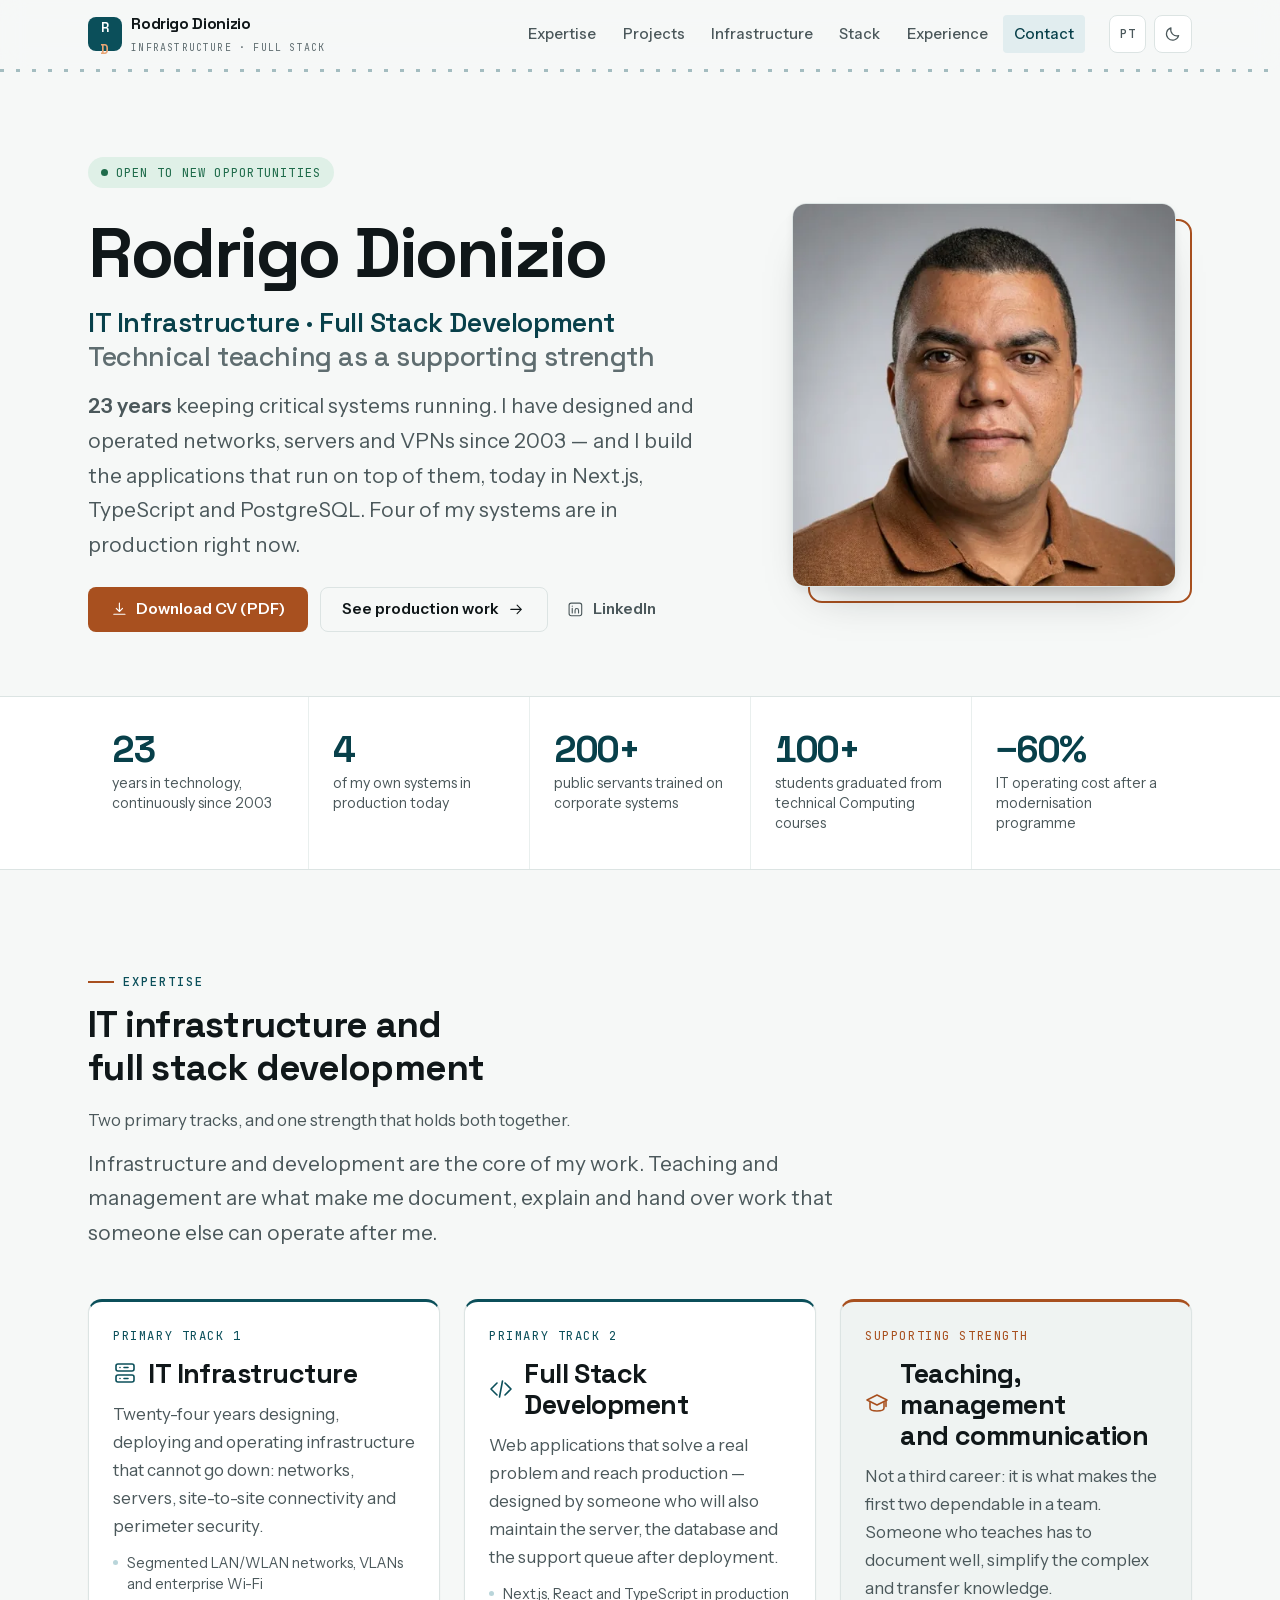
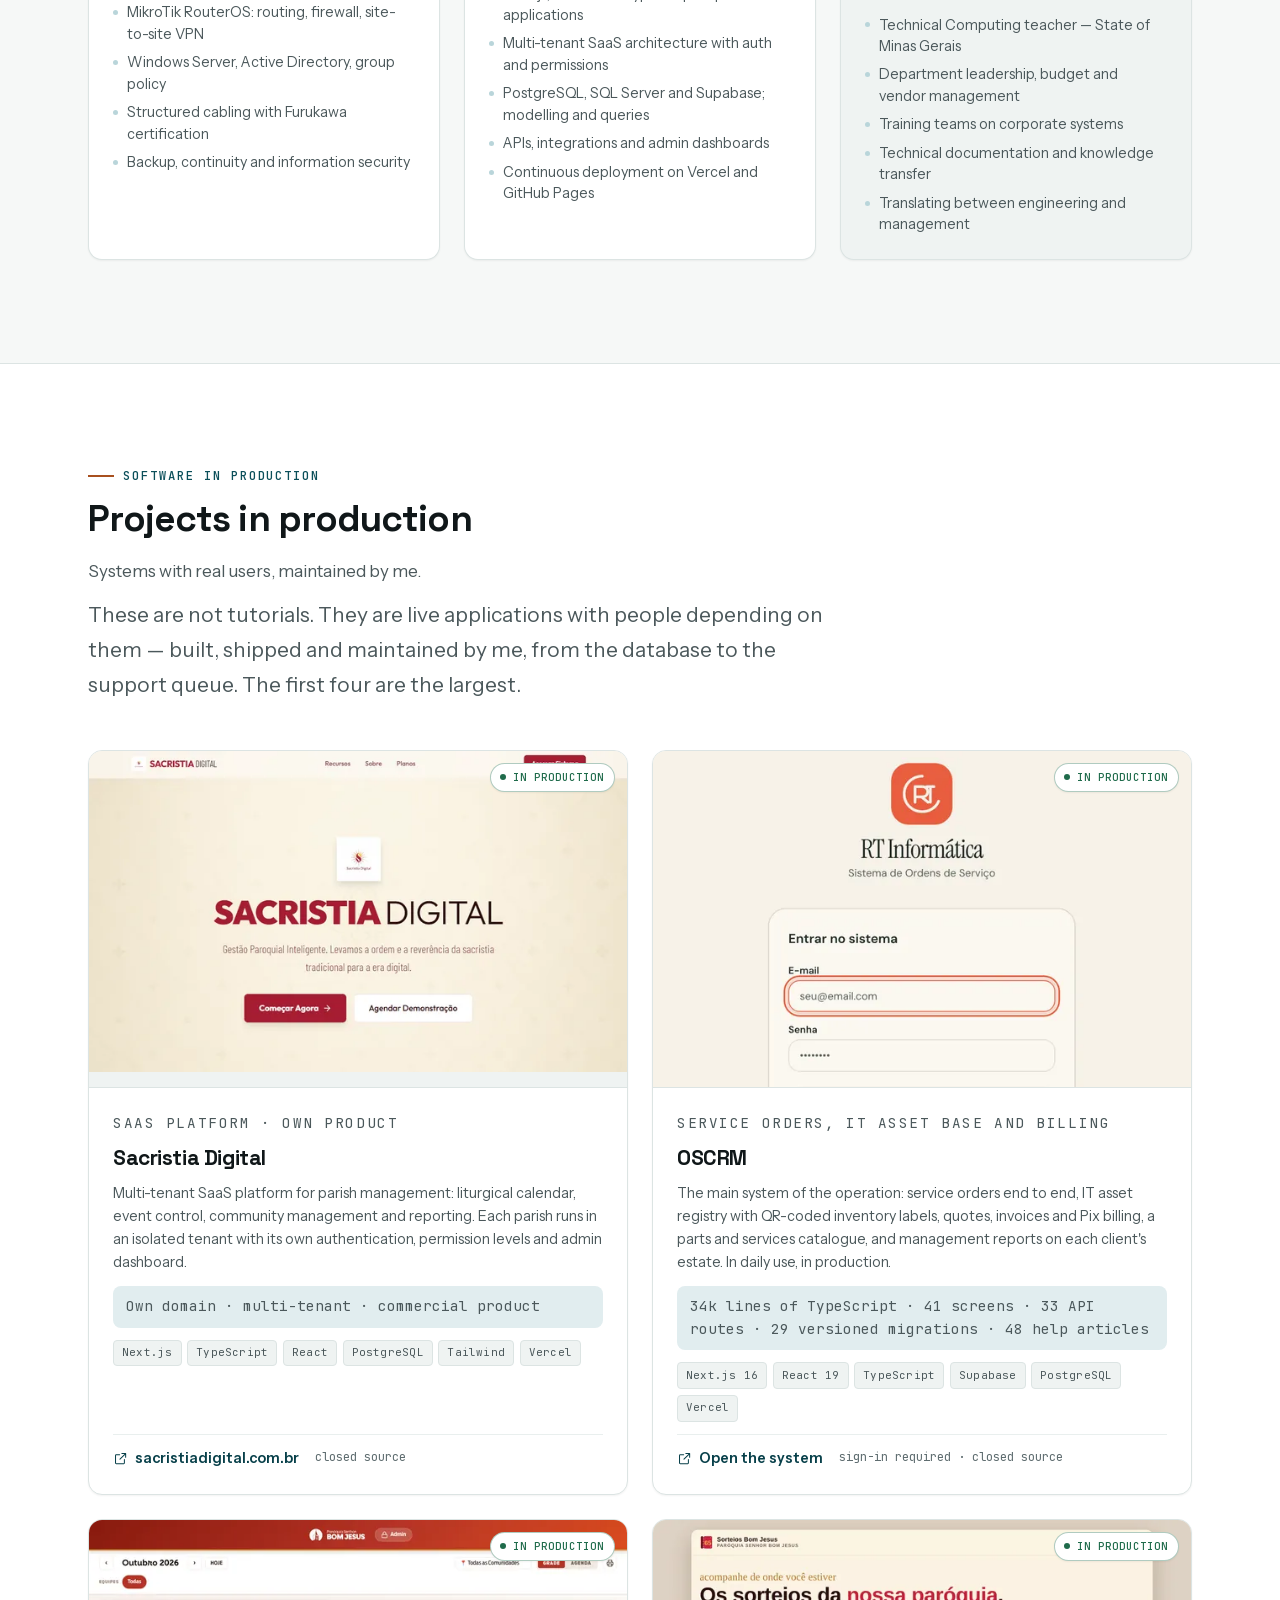
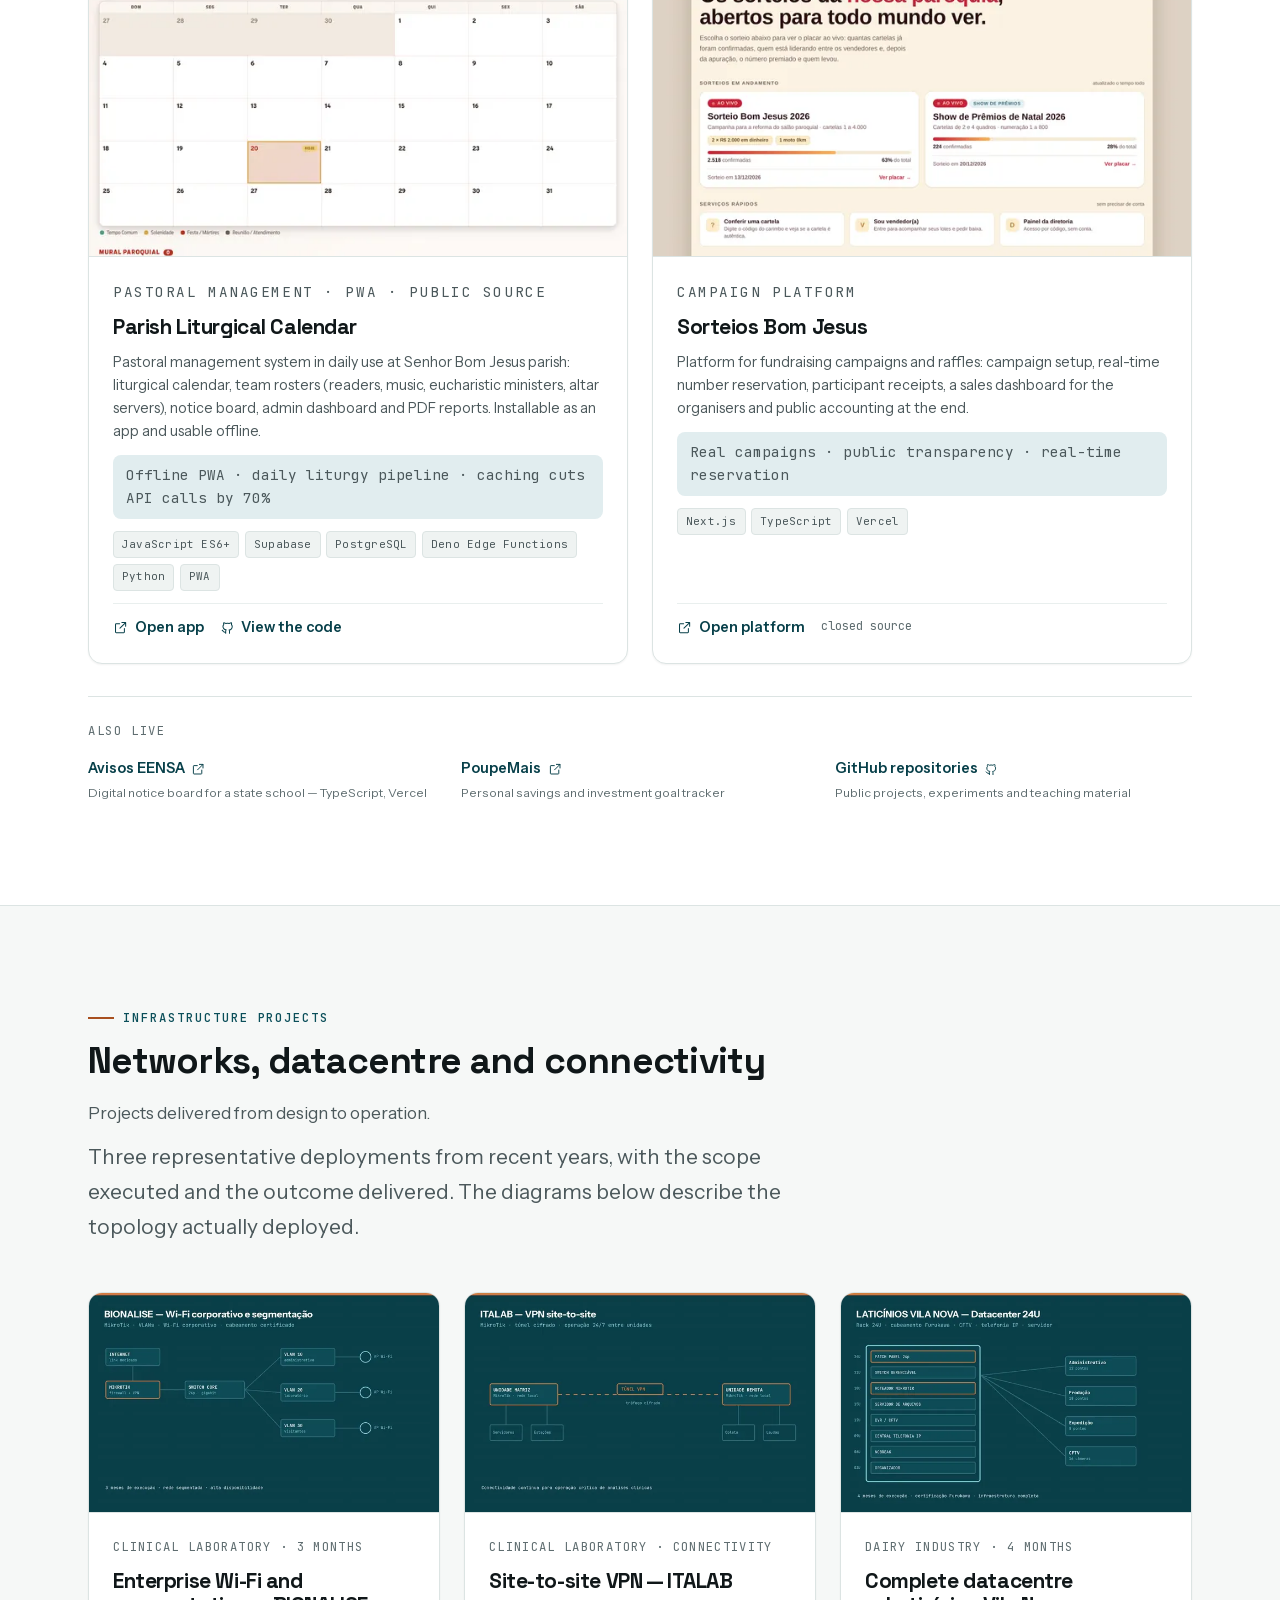
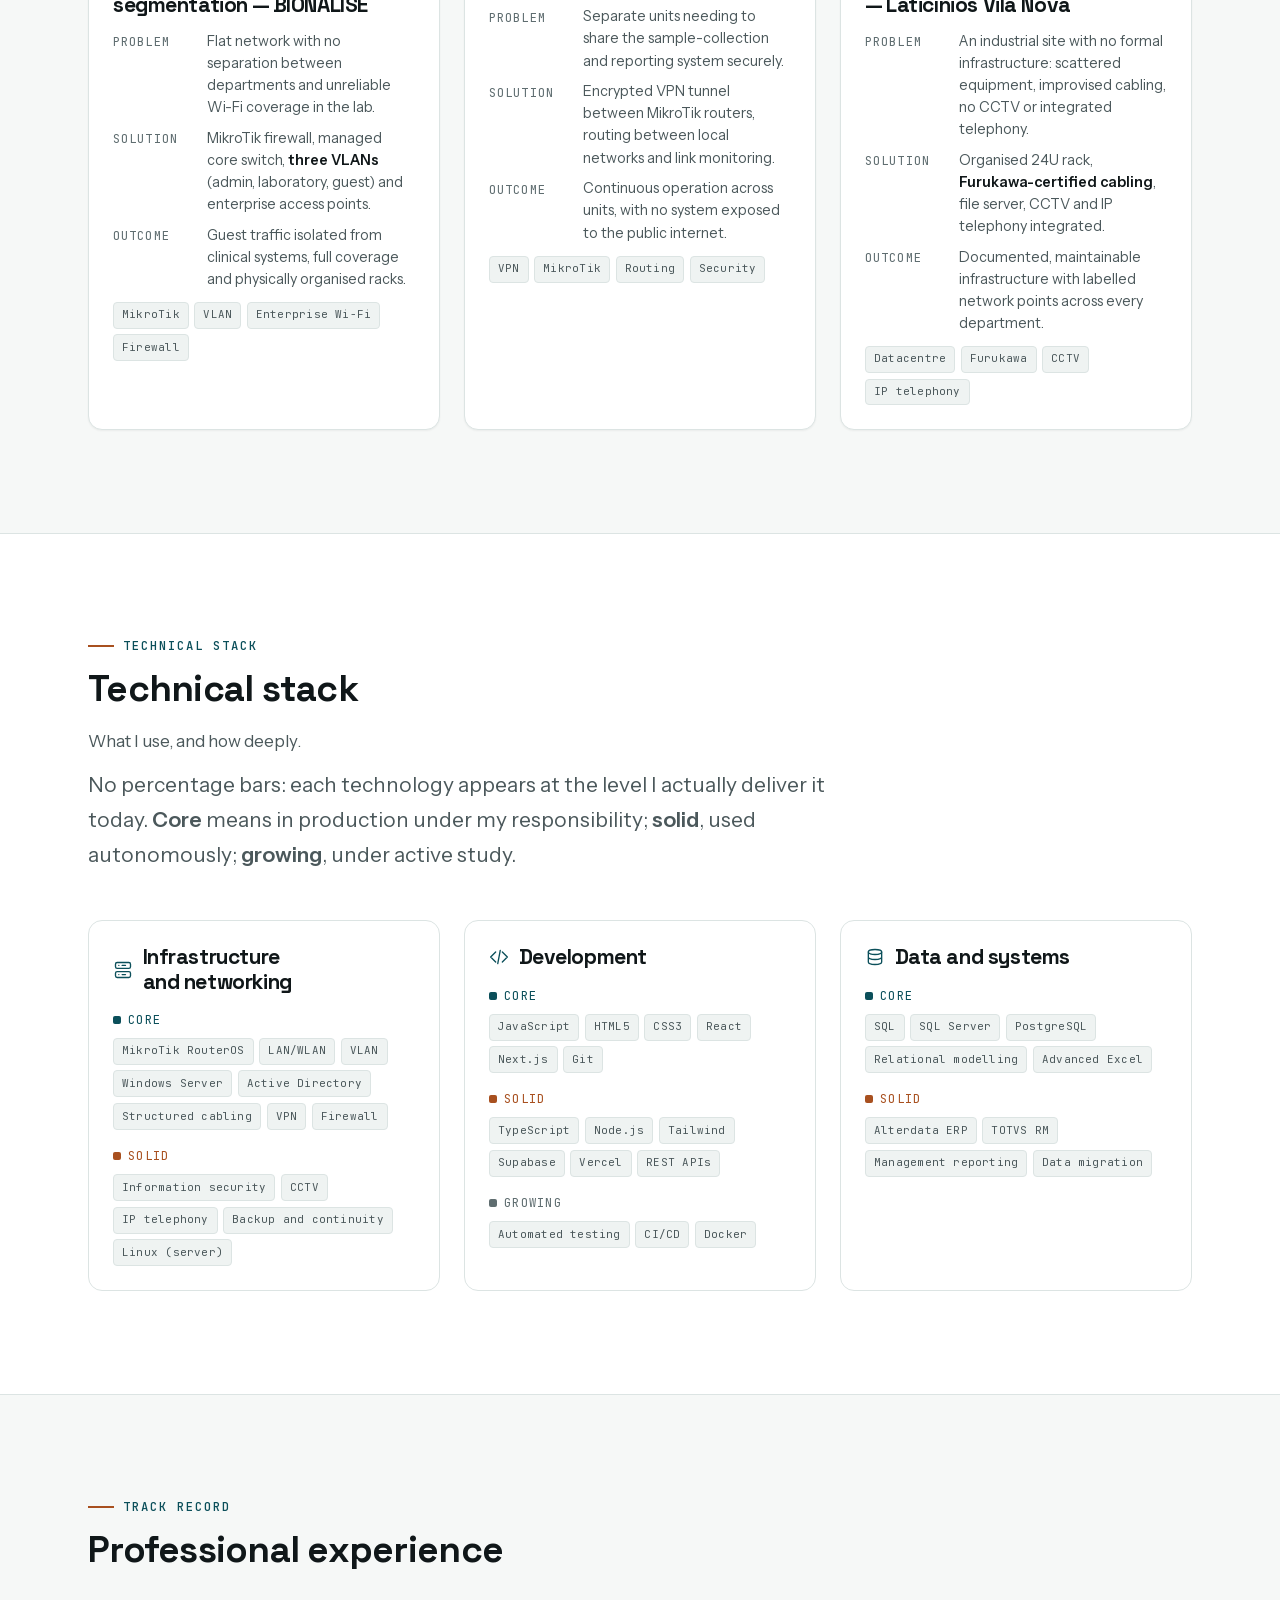
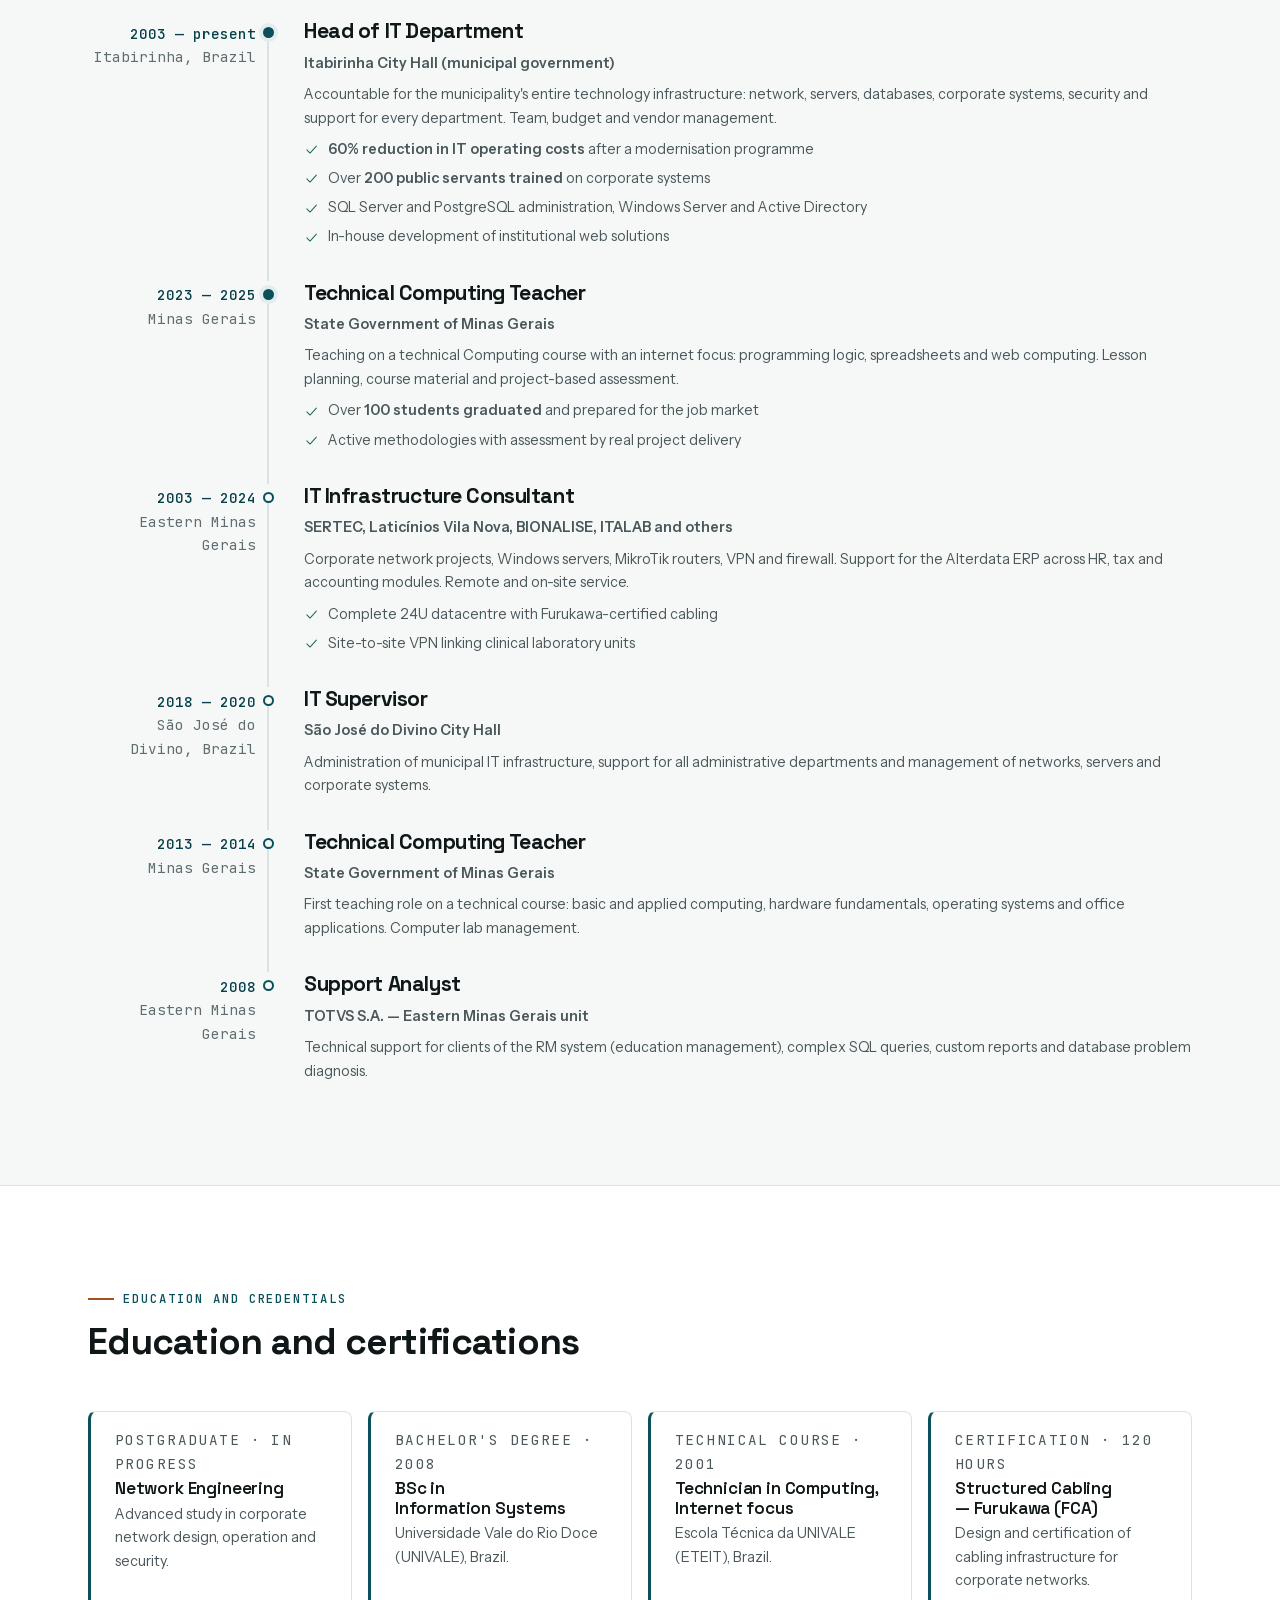
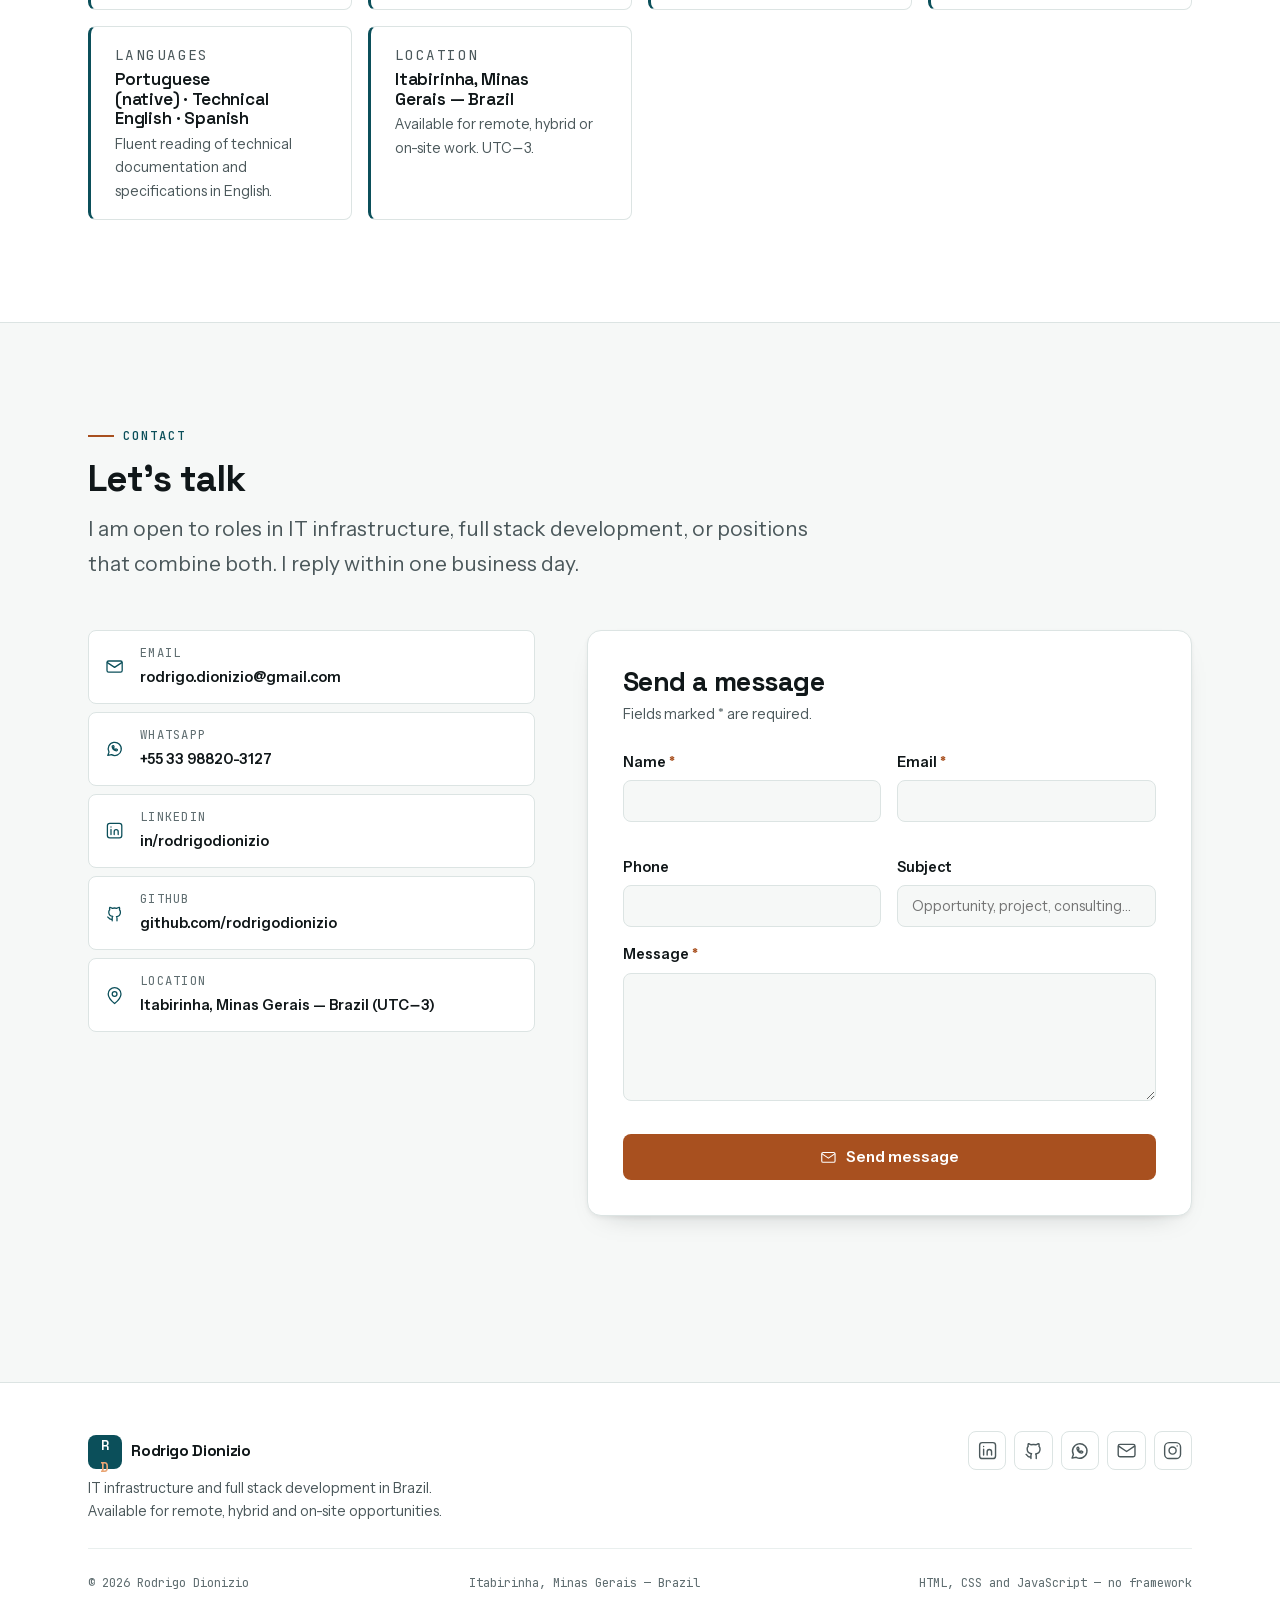
==== commit f5f36c26: "feat: telas reais dos projetos, Space Grotesk e correções de SEO Capturas reais no lugar dos diagram" ====
--- a/docs/en/index.html
+++ b/docs/en/index.html
@@ -8,7 +8,7 @@
     <title>Rodrigo Dionizio — IT Infrastructure &amp; Full Stack Developer</title>
     <meta
       name="description"
-      content="Rodrigo Dionizio: 24 years in technology. IT Department Head, full stack developer (Next.js, React, TypeScript, PostgreSQL) and technical Computing teacher in Minas Gerais, Brazil. Networks, servers, VPN, MikroTik and SaaS platforms in production."
+      content="IT infrastructure and full stack development since 2003. Networks, servers, VPN and MikroTik; Next.js, TypeScript and PostgreSQL running in production."
     />
     <meta
       name="keywords"
@@ -31,7 +31,7 @@
     <meta property="og:title" content="Rodrigo Dionizio — IT Infrastructure &amp; Full Stack Developer" />
     <meta
       property="og:description"
-      content="24 years keeping critical systems running: networks, servers and VPNs, SaaS platforms in production, and training the next generation of IT professionals."
+      content="Keeping critical systems running since 2003: networks, servers and VPNs, SaaS platforms in production, and training the next generation of IT professionals."
     />
     <meta property="og:url" content="https://rodrigodionizio.github.io/meuportifolio/en/" />
     <meta property="og:image" content="https://rodrigodionizio.github.io/meuportifolio/assets/og/og-image.jpg" />
@@ -44,7 +44,7 @@
     <meta name="twitter:title" content="Rodrigo Dionizio — IT Infrastructure &amp; Full Stack Developer" />
     <meta
       name="twitter:description"
-      content="24 years keeping critical systems running: networks, servers and VPNs, SaaS platforms in production, and training IT professionals."
+      content="Keeping critical systems running since 2003: networks, servers and VPNs, SaaS platforms in production, and training IT professionals."
     />
     <meta name="twitter:image" content="https://rodrigodionizio.github.io/meuportifolio/assets/og/og-image.jpg" />
 
@@ -53,12 +53,10 @@
     <link rel="apple-touch-icon" href="../assets/icons/apple-touch-icon.png" />
     <link rel="manifest" href="../site.webmanifest" />
 
-    <link rel="preconnect" href="https://fonts.googleapis.com" />
-    <link rel="preconnect" href="https://fonts.gstatic.com" crossorigin />
-    <link
-      href="https://fonts.googleapis.com/css2?family=Archivo:wght@600;700&family=Instrument+Sans:wght@400;500;600&family=JetBrains+Mono:wght@400;500;700&display=swap"
-      rel="stylesheet"
-    />
+    <!-- Tipografia hospedada no próprio site: sem ida ao Google antes do primeiro pixel -->
+    <link rel="preload" href="../assets/fonts/space-grotesk-700-latin.woff2" as="font" type="font/woff2" crossorigin />
+    <link rel="preload" href="../assets/fonts/instrument-sans-400-latin.woff2" as="font" type="font/woff2" crossorigin />
+    <link rel="stylesheet" href="../assets/css/fonts.css" />
     <link rel="stylesheet" href="../assets/css/style.css" />
 
     <script>
@@ -80,8 +78,12 @@
             "name": "Rodrigo Dionizio",
             "givenName": "Rodrigo",
             "familyName": "Dionizio",
-            "jobTitle": ["IT Department Head", "Full Stack Developer", "Technical Computing Teacher"],
-            "description": "Technology professional with 24 years of experience in IT infrastructure, full stack development and technical teaching.",
+            "jobTitle": [
+              "IT Department Head",
+              "Full Stack Developer",
+              "Technical Computing Teacher"
+            ],
+            "description": "Technology professional working since 2003 in IT infrastructure, full stack development and technical teaching.",
             "email": "mailto:rodrigo.dionizio@gmail.com",
             "telephone": "+55-33-98820-3127",
             "image": "https://rodrigodionizio.github.io/meuportifolio/assets/img/profile-rodrigo-dionizio-960.jpg",
@@ -129,7 +131,120 @@
             "url": "https://rodrigodionizio.github.io/meuportifolio/en/",
             "name": "Rodrigo Dionizio — IT Infrastructure & Full Stack Developer",
             "inLanguage": "en",
-            "mainEntity": { "@id": "https://rodrigodionizio.github.io/meuportifolio/en/#rodrigo" }
+            "mainEntity": {
+              "@id": "https://rodrigodionizio.github.io/meuportifolio/en/#rodrigo"
+            }
+          },
+          {
+            "@type": "ItemList",
+            "name": "Projects in production",
+            "itemListElement": [
+              {
+                "@type": "ListItem",
+                "position": 1,
+                "item": {
+                  "@type": "SoftwareApplication",
+                  "name": "Sacristia Digital",
+                  "url": "https://sacristiadigital.com.br",
+                  "applicationCategory": "BusinessApplication",
+                  "operatingSystem": "Web",
+                  "description": "Multi-tenant SaaS platform for parish management: liturgical calendar, events, community records and reporting.",
+                  "author": {
+                    "@id": "https://rodrigodionizio.github.io/meuportifolio/en/#rodrigo"
+                  }
+                }
+              },
+              {
+                "@type": "ListItem",
+                "position": 2,
+                "item": {
+                  "@type": "SoftwareApplication",
+                  "name": "OSCRM",
+                  "url": "https://oscrm.vercel.app",
+                  "applicationCategory": "BusinessApplication",
+                  "operatingSystem": "Web",
+                  "description": "Service-order, IT asset and billing system: orders end to end, QR-coded asset labels, quotes, invoices, Pix billing and management reporting.",
+                  "author": {
+                    "@id": "https://rodrigodionizio.github.io/meuportifolio/en/#rodrigo"
+                  }
+                }
+              },
+              {
+                "@type": "ListItem",
+                "position": 3,
+                "item": {
+                  "@type": "SoftwareApplication",
+                  "name": "Parish Liturgical Calendar",
+                  "url": "https://github.com/rodrigodionizio/calendario-liturgico-paroquial",
+                  "applicationCategory": "UtilitiesApplication",
+                  "operatingSystem": "Web",
+                  "description": "Pastoral management PWA: liturgical calendar, team rosters, notice board, admin panel and reports, backed by Supabase with automated daily liturgy capture.",
+                  "author": {
+                    "@id": "https://rodrigodionizio.github.io/meuportifolio/en/#rodrigo"
+                  }
+                }
+              },
+              {
+                "@type": "ListItem",
+                "position": 4,
+                "item": {
+                  "@type": "SoftwareApplication",
+                  "name": "Sorteios Bom Jesus",
+                  "url": "https://sorteios-bomjesus.vercel.app",
+                  "applicationCategory": "BusinessApplication",
+                  "operatingSystem": "Web",
+                  "description": "Platform for fundraising campaigns and raffles: real-time number reservation, seller dashboard and public accountability.",
+                  "author": {
+                    "@id": "https://rodrigodionizio.github.io/meuportifolio/en/#rodrigo"
+                  }
+                }
+              },
+              {
+                "@type": "ListItem",
+                "position": 5,
+                "item": {
+                  "@type": "SoftwareApplication",
+                  "name": "BotaNaConta",
+                  "url": "https://botana-conta.vercel.app",
+                  "applicationCategory": "BusinessApplication",
+                  "operatingSystem": "Web",
+                  "description": "Digital tab for bars and small businesses: photographed items, customer-side checking and a transparent close-out.",
+                  "author": {
+                    "@id": "https://rodrigodionizio.github.io/meuportifolio/en/#rodrigo"
+                  }
+                }
+              },
+              {
+                "@type": "ListItem",
+                "position": 6,
+                "item": {
+                  "@type": "SoftwareApplication",
+                  "name": "Avisos EENSA",
+                  "url": "https://avisos-eensa.vercel.app",
+                  "applicationCategory": "EducationalApplication",
+                  "operatingSystem": "Web",
+                  "description": "Digital notice board for Escola Estadual Nossa Senhora Auxiliadora.",
+                  "author": {
+                    "@id": "https://rodrigodionizio.github.io/meuportifolio/en/#rodrigo"
+                  }
+                }
+              },
+              {
+                "@type": "ListItem",
+                "position": 7,
+                "item": {
+                  "@type": "SoftwareApplication",
+                  "name": "Reading Fluency EENSA",
+                  "url": "https://github.com/rodrigodionizio/fluenciaemleituraEENSA",
+                  "applicationCategory": "EducationalApplication",
+                  "operatingSystem": "Web",
+                  "description": "Recording and tracking of pupils' reading fluency, by class and across the school year.",
+                  "author": {
+                    "@id": "https://rodrigodionizio.github.io/meuportifolio/en/#rodrigo"
+                  }
+                }
+              }
+            ]
           }
         ]
       }
@@ -186,7 +301,7 @@
         </nav>
 
         <div class="nav-tools">
-          <a class="lang-switch" href="../" hreflang="pt-BR" aria-label="Ver versão em português">PT</a>
+          <a class="lang-switch" href="../" hreflang="pt-BR" aria-label="PT — versão em português">PT</a>
           <button class="icon-btn" type="button" data-theme-toggle aria-label="Switch theme">
             <svg class="icon" data-theme-icon="light" aria-hidden="true"><use href="#i-moon" /></svg>
             <svg class="icon" data-theme-icon="dark" aria-hidden="true"><use href="#i-sun" /></svg>
@@ -209,7 +324,7 @@
               <em>Technical teaching as a supporting strength</em>
             </p>
             <p class="hero-lead">
-              <strong><span data-years-in-tech>24</span> years</strong> keeping critical systems running. I have designed
+              <strong><span data-years-in-tech>23</span> years</strong> keeping critical systems running. I have designed
               and operated networks, servers and VPNs since 2003 — and I build the applications that run on top of them,
               today in Next.js, TypeScript and PostgreSQL. Four of my systems are in production right now.
             </p>
@@ -251,7 +366,7 @@
         <div class="wrap">
           <div class="metrics-grid">
             <div class="metric">
-              <span class="metric__value"><span data-years-in-tech>24</span></span>
+              <span class="metric__value"><span data-years-in-tech>23</span></span>
               <span class="metric__label">years in technology, continuously since 2003</span>
             </div>
             <div class="metric">
@@ -278,7 +393,8 @@
         <div class="wrap">
           <div class="section-head reveal">
             <p class="eyebrow">Expertise</p>
-            <h2 class="section-title">Two primary tracks, and one strength that holds both together</h2>
+            <h2 class="section-title">IT infrastructure and full stack development</h2>
+            <p class="section-sub">Two primary tracks, and one strength that holds both together.</p>
             <p class="section-intro">
               Infrastructure and development are the core of my work. Teaching and management are what make me document,
               explain and hand over work that someone else can operate after me.
@@ -350,10 +466,11 @@
         <div class="wrap">
           <div class="section-head reveal">
             <p class="eyebrow">Software in production</p>
-            <h2 class="section-title">Systems with real users, maintained by me</h2>
+            <h2 class="section-title">Projects in production</h2>
+            <p class="section-sub">Systems with real users, maintained by me.</p>
             <p class="section-intro">
-              These are not tutorials. Four applications are live, with people depending on them — built, shipped and
-              maintained from the database to the support queue.
+              These are not tutorials. They are live applications with people depending on them — built, shipped and
+              maintained by me, from the database to the support queue. The first four are the largest.
             </p>
           </div>
 
@@ -397,24 +514,36 @@
             <article class="project reveal">
               <div class="project__media">
                 <span class="project__status project__status--live">In production</span>
-                <img src="../assets/img/projects/oscrm.jpg" width="1280" height="800"
-                     alt="Module map of the OSCRM system: ticket intake, triage, SLA queue, workflow engine, technicians, history, reports and dashboard"
-                     loading="lazy" decoding="async" />
+                <picture>
+                  <source type="image/webp"
+                          srcset="../assets/img/projects/oscrm-640.webp 640w, ../assets/img/projects/oscrm-1280.webp 1280w"
+                          sizes="(min-width: 60rem) 34rem, 100vw" />
+                  <img src="../assets/img/projects/oscrm-1280.jpg" width="1280" height="800"
+                       alt="Sign-in screen of OSCRM, the service-order system built for RT Informática"
+                       loading="lazy" decoding="async" />
+                </picture>
               </div>
               <div class="project__body">
-                <p class="project__kicker">Internal helpdesk and CRM</p>
+                <p class="project__kicker">Service orders, IT asset base and billing</p>
                 <h3>OSCRM</h3>
                 <p>
-                  IT service-order system built to replace spreadsheets and email in internal support: ticket intake,
-                  priority triage, SLA queue, technician assignment, history and reports on resolution time and volume.
+                  The main system of the operation: service orders end to end, IT asset registry with QR-coded
+                  inventory labels, quotes, invoices and Pix billing, a parts and services catalogue, and management
+                  reports on each client's estate. In daily use, in production.
                 </p>
-                <p class="project__impact">Daily internal use · SLA queue · support reporting</p>
-                <ul class="tags">
-                  <li class="tag">Next.js</li><li class="tag">TypeScript</li><li class="tag">PostgreSQL</li><li class="tag">Vercel</li>
+                <p class="project__impact">
+                  34k lines of TypeScript · 41 screens · 33 API routes · 29 versioned migrations · 48 help articles
+                </p>
+                <ul class="tags">
+                  <li class="tag">Next.js 16</li><li class="tag">React 19</li><li class="tag">TypeScript</li>
+                  <li class="tag">Supabase</li><li class="tag">PostgreSQL</li><li class="tag">Vercel</li>
                 </ul>
                 <div class="project__links">
-                  <span class="project__note">internal system · restricted access</span>
-                  <span class="project__note">closed source</span>
+                  <a class="project__link" href="https://oscrm.vercel.app" target="_blank" rel="noopener">
+                    <svg class="icon" aria-hidden="true"><use href="#i-external" /></svg>
+                    Open the system
+                  </a>
+                  <span class="project__note">sign-in required · closed source</span>
                 </div>
               </div>
             </article>
@@ -463,9 +592,14 @@
             <article class="project reveal">
               <div class="project__media">
                 <span class="project__status project__status--live">In production</span>
-                <img src="../assets/img/projects/sorteios-bomjesus.jpg" width="1280" height="800"
-                     alt="Module map of the Sorteios Bom Jesus system: campaign, number reservation, confirmation, organiser dashboard, tracking, draw and final accounting"
-                     loading="lazy" decoding="async" />
+                <picture>
+                  <source type="image/webp"
+                          srcset="../assets/img/projects/sorteios-bomjesus-640.webp 640w, ../assets/img/projects/sorteios-bomjesus-1280.webp 1280w"
+                          sizes="(min-width: 60rem) 34rem, 100vw" />
+                <img src="../assets/img/projects/sorteios-bomjesus-1280.jpg" width="1280" height="800"
+                     alt="Public page of Sorteios Bom Jesus showing the running campaigns and the share of confirmed tickets"
+                       loading="lazy" decoding="async" />
+                </picture>
               </div>
               <div class="project__body">
                 <p class="project__kicker">Campaign platform</p>
@@ -519,7 +653,8 @@
         <div class="wrap">
           <div class="section-head reveal">
             <p class="eyebrow">Infrastructure projects</p>
-            <h2 class="section-title">Networks, datacentres and connectivity delivered from design to operation</h2>
+            <h2 class="section-title">Networks, datacentre and connectivity</h2>
+            <p class="section-sub">Projects delivered from design to operation.</p>
             <p class="section-intro">
               Three representative deployments from recent years, with the scope executed and the outcome delivered.
               The diagrams below describe the topology actually deployed.
@@ -529,9 +664,14 @@
           <div class="cases">
             <article class="case reveal">
               <div class="case__media">
-                <img src="../assets/img/projects/bionalise.jpg" width="1280" height="800"
+                <picture>
+                  <source type="image/webp"
+                          srcset="../assets/img/projects/bionalise-640.webp 640w, ../assets/img/projects/bionalise.webp 1280w"
+                          sizes="(min-width: 60rem) 22rem, 100vw" />
+                  <img src="../assets/img/projects/bionalise.jpg" width="1280" height="800"
                      alt="BIONALISE network diagram: dedicated link, MikroTik firewall and VPN, core switch and three VLANs with Wi-Fi access points"
                      loading="lazy" decoding="async" />
+                </picture>
               </div>
               <div class="case__body">
                 <p class="project__kicker">Clinical laboratory · 3 months</p>
@@ -549,9 +689,14 @@
 
             <article class="case reveal">
               <div class="case__media">
-                <img src="../assets/img/projects/italab.jpg" width="1280" height="800"
+                <picture>
+                  <source type="image/webp"
+                          srcset="../assets/img/projects/italab-640.webp 640w, ../assets/img/projects/italab.webp 1280w"
+                          sizes="(min-width: 60rem) 22rem, 100vw" />
+                  <img src="../assets/img/projects/italab.jpg" width="1280" height="800"
                      alt="ITALAB site-to-site VPN diagram between headquarters and remote unit over MikroTik"
                      loading="lazy" decoding="async" />
+                </picture>
               </div>
               <div class="case__body">
                 <p class="project__kicker">Clinical laboratory · connectivity</p>
@@ -569,9 +714,14 @@
 
             <article class="case reveal">
               <div class="case__media">
-                <img src="../assets/img/projects/vila-nova.jpg" width="1280" height="800"
+                <picture>
+                  <source type="image/webp"
+                          srcset="../assets/img/projects/vila-nova-640.webp 640w, ../assets/img/projects/vila-nova.webp 1280w"
+                          sizes="(min-width: 60rem) 22rem, 100vw" />
+                  <img src="../assets/img/projects/vila-nova.jpg" width="1280" height="800"
                      alt="24U rack elevation for the Laticínios Vila Nova datacentre, with patch panel, switch, MikroTik, server, CCTV, IP telephony and UPS"
                      loading="lazy" decoding="async" />
+                </picture>
               </div>
               <div class="case__body">
                 <p class="project__kicker">Dairy industry · 4 months</p>
@@ -594,7 +744,8 @@
         <div class="wrap">
           <div class="section-head reveal">
             <p class="eyebrow">Technical stack</p>
-            <h2 class="section-title">What I use, and how deeply</h2>
+            <h2 class="section-title">Technical stack</h2>
+            <p class="section-sub">What I use, and how deeply.</p>
             <p class="section-intro">
               No percentage bars: each technology appears at the level I actually deliver it today.
               <strong>Core</strong> means in production under my responsibility; <strong>solid</strong>, used
@@ -777,7 +928,7 @@
         <div class="wrap">
           <div class="section-head reveal">
             <p class="eyebrow">Education and credentials</p>
-            <h2 class="section-title">Formal background</h2>
+            <h2 class="section-title">Education and certifications</h2>
           </div>
 
           <div class="creds">
--- a/docs/assets/css/fonts.css
+++ b/docs/assets/css/fonts.css
@@ -0,0 +1,65 @@
+/* Fontes hospedadas no próprio site: tira a dependência do Google Fonts
+   do caminho crítico. Geradas a partir do css2 oficial, subsets latin e latin-ext. */
+@font-face {
+  font-family: 'Instrument Sans';
+  font-style: normal;
+  font-weight: 400;
+  font-display: swap;
+  src: url('../fonts/instrument-sans-400-latin.woff2') format('woff2');
+}
+@font-face {
+  font-family: 'Instrument Sans';
+  font-style: normal;
+  font-weight: 500;
+  font-display: swap;
+  src: url('../fonts/instrument-sans-500-latin.woff2') format('woff2');
+}
+@font-face {
+  font-family: 'Instrument Sans';
+  font-style: normal;
+  font-weight: 600;
+  font-display: swap;
+  src: url('../fonts/instrument-sans-600-latin.woff2') format('woff2');
+}
+@font-face {
+  font-family: 'JetBrains Mono';
+  font-style: normal;
+  font-weight: 400;
+  font-display: swap;
+  src: url('../fonts/jetbrains-mono-400-latin.woff2') format('woff2');
+}
+@font-face {
+  font-family: 'JetBrains Mono';
+  font-style: normal;
+  font-weight: 500;
+  font-display: swap;
+  src: url('../fonts/jetbrains-mono-500-latin.woff2') format('woff2');
+}
+@font-face {
+  font-family: 'JetBrains Mono';
+  font-style: normal;
+  font-weight: 700;
+  font-display: swap;
+  src: url('../fonts/jetbrains-mono-700-latin.woff2') format('woff2');
+}
+@font-face {
+  font-family: 'Space Grotesk';
+  font-style: normal;
+  font-weight: 500;
+  font-display: swap;
+  src: url('../fonts/space-grotesk-500-latin.woff2') format('woff2');
+}
+@font-face {
+  font-family: 'Space Grotesk';
+  font-style: normal;
+  font-weight: 600;
+  font-display: swap;
+  src: url('../fonts/space-grotesk-600-latin.woff2') format('woff2');
+}
+@font-face {
+  font-family: 'Space Grotesk';
+  font-style: normal;
+  font-weight: 700;
+  font-display: swap;
+  src: url('../fonts/space-grotesk-700-latin.woff2') format('woff2');
+}
--- a/docs/assets/css/style.css
+++ b/docs/assets/css/style.css
@@ -43,7 +43,7 @@
   --shadow-lg:    0 4px 8px rgba(16, 23, 25, .06), 0 24px 48px -28px rgba(16, 23, 25, .4);
 
   /* Tipografia */
-  --font-display: "Archivo", "Helvetica Neue", Arial, sans-serif;
+  --font-display: "Space Grotesk", "Helvetica Neue", Arial, sans-serif;
   --font-body:    "Instrument Sans", "Segoe UI", system-ui, -apple-system, sans-serif;
   --font-mono:    "JetBrains Mono", ui-monospace, SFMono-Regular, Menlo, monospace;
 
@@ -1144,6 +1144,53 @@
 .more-projects__list a .icon { width: .9rem; height: .9rem; }
 .more-projects__list span { font-size: var(--step--2); color: var(--ink-3); line-height: 1.5; }
 
+/* Subtítulo editorial: a frase que antes era o h2, agora abaixo do termo de busca */
+.section-sub {
+  color: var(--ink-2);
+  font-size: var(--step-0);
+  max-width: var(--measure);
+  margin-top: .35rem;
+}
+
+/* Segunda camada de projetos: sem imagem, porque não há captura real de todos.
+   O card se sustenta pelo problema que o projeto resolve. */
+.tier-label {
+  margin-top: var(--sp-6);
+  padding-top: var(--sp-5);
+  border-top: 1px solid var(--rule);
+  font-size: var(--step-0);
+  color: var(--ink-2);
+  font-family: var(--font-body);
+  font-weight: 500;
+}
+.projects--compact {
+  display: grid;
+  grid-template-columns: repeat(auto-fit, minmax(min(17rem, 100%), 1fr));
+  gap: var(--sp-4);
+  margin-top: var(--sp-4);
+}
+.pcard {
+  display: flex;
+  flex-direction: column;
+  gap: .55rem;
+  min-width: 0;
+  padding: var(--sp-4);
+  background: var(--surface);
+  border: 1px solid var(--rule);
+  border-radius: var(--radius-lg);
+}
+.pcard__kicker {
+  font-family: var(--font-mono);
+  font-size: var(--step--2);
+  letter-spacing: .1em;
+  text-transform: uppercase;
+  color: var(--accent);
+}
+.pcard h4 { font-family: var(--font-display); font-size: var(--step-1); line-height: 1.2; }
+.pcard p { color: var(--ink-2); font-size: var(--step--1); line-height: 1.6; }
+.pcard .tags { margin-top: auto; }
+.pcard .project__link { align-self: flex-start; }
+
 @media (max-width: 620px) {
   .projects--featured { grid-template-columns: 1fr; }
 }
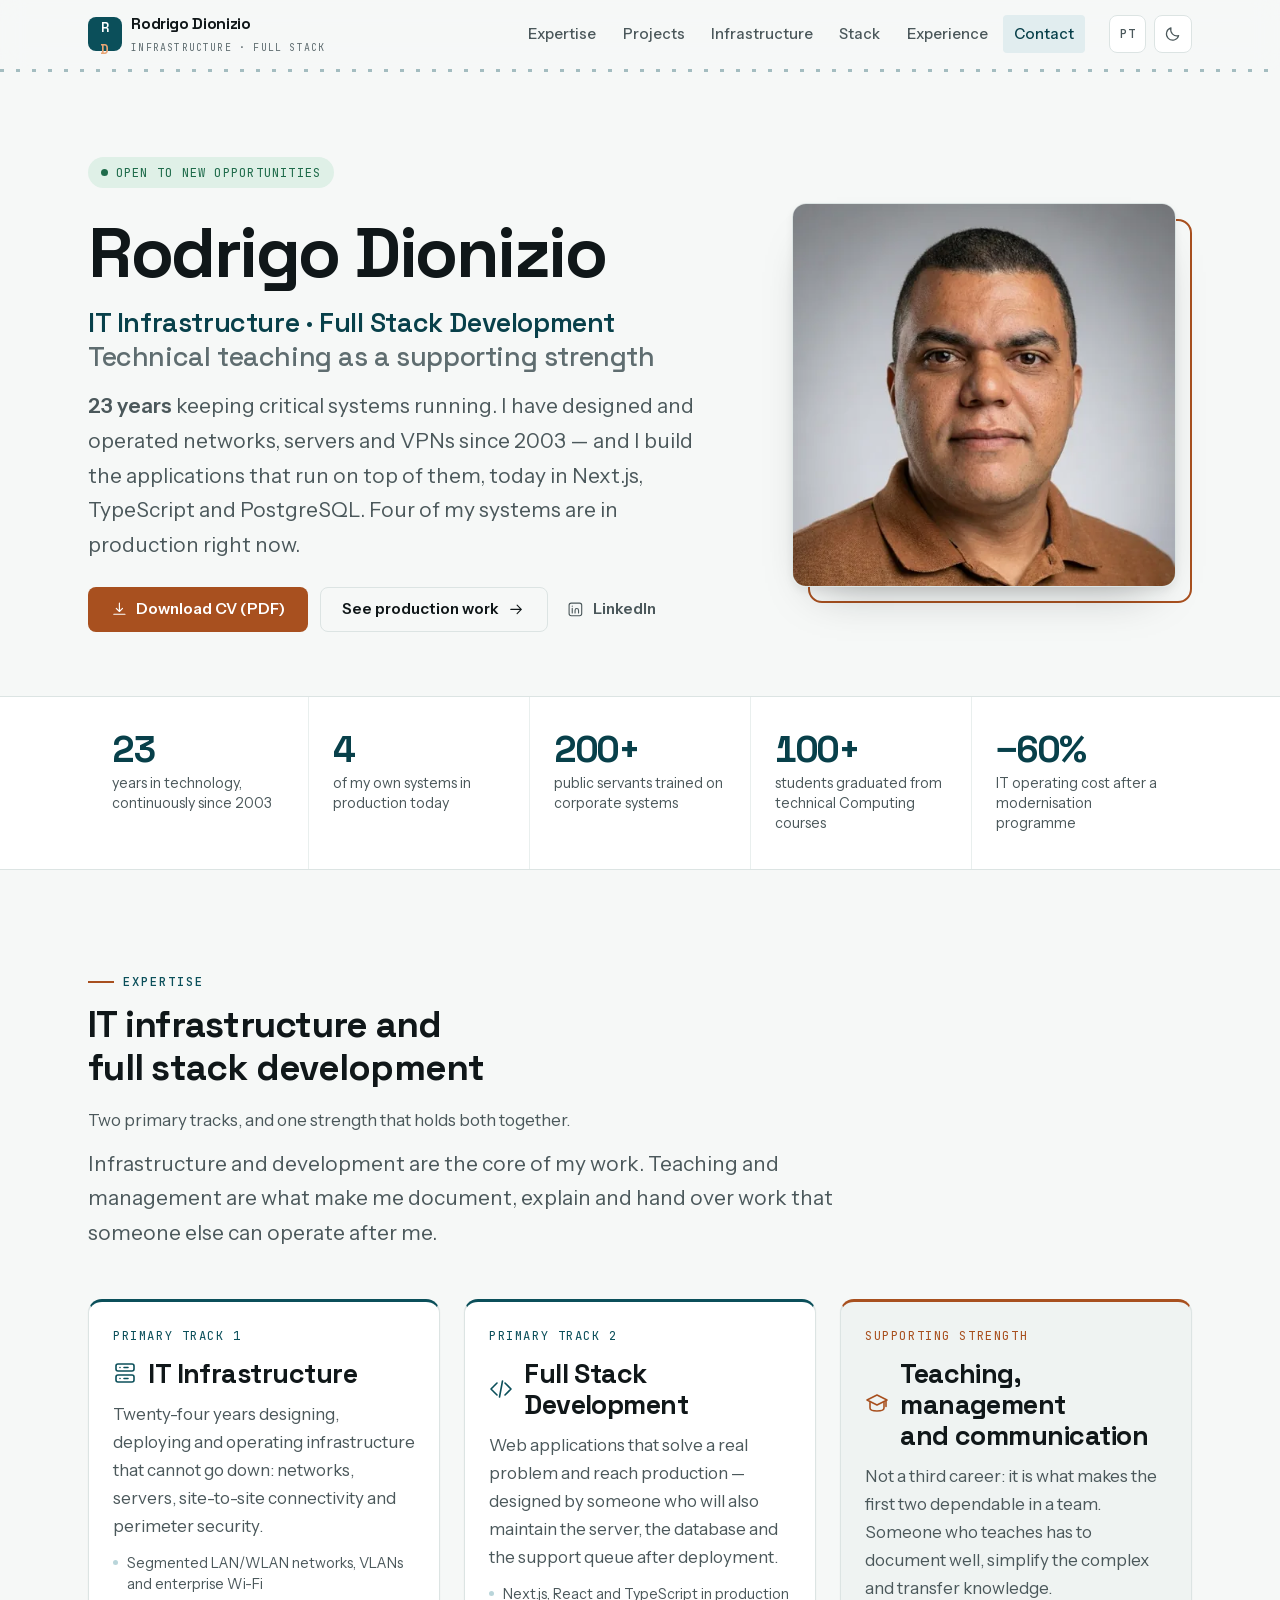
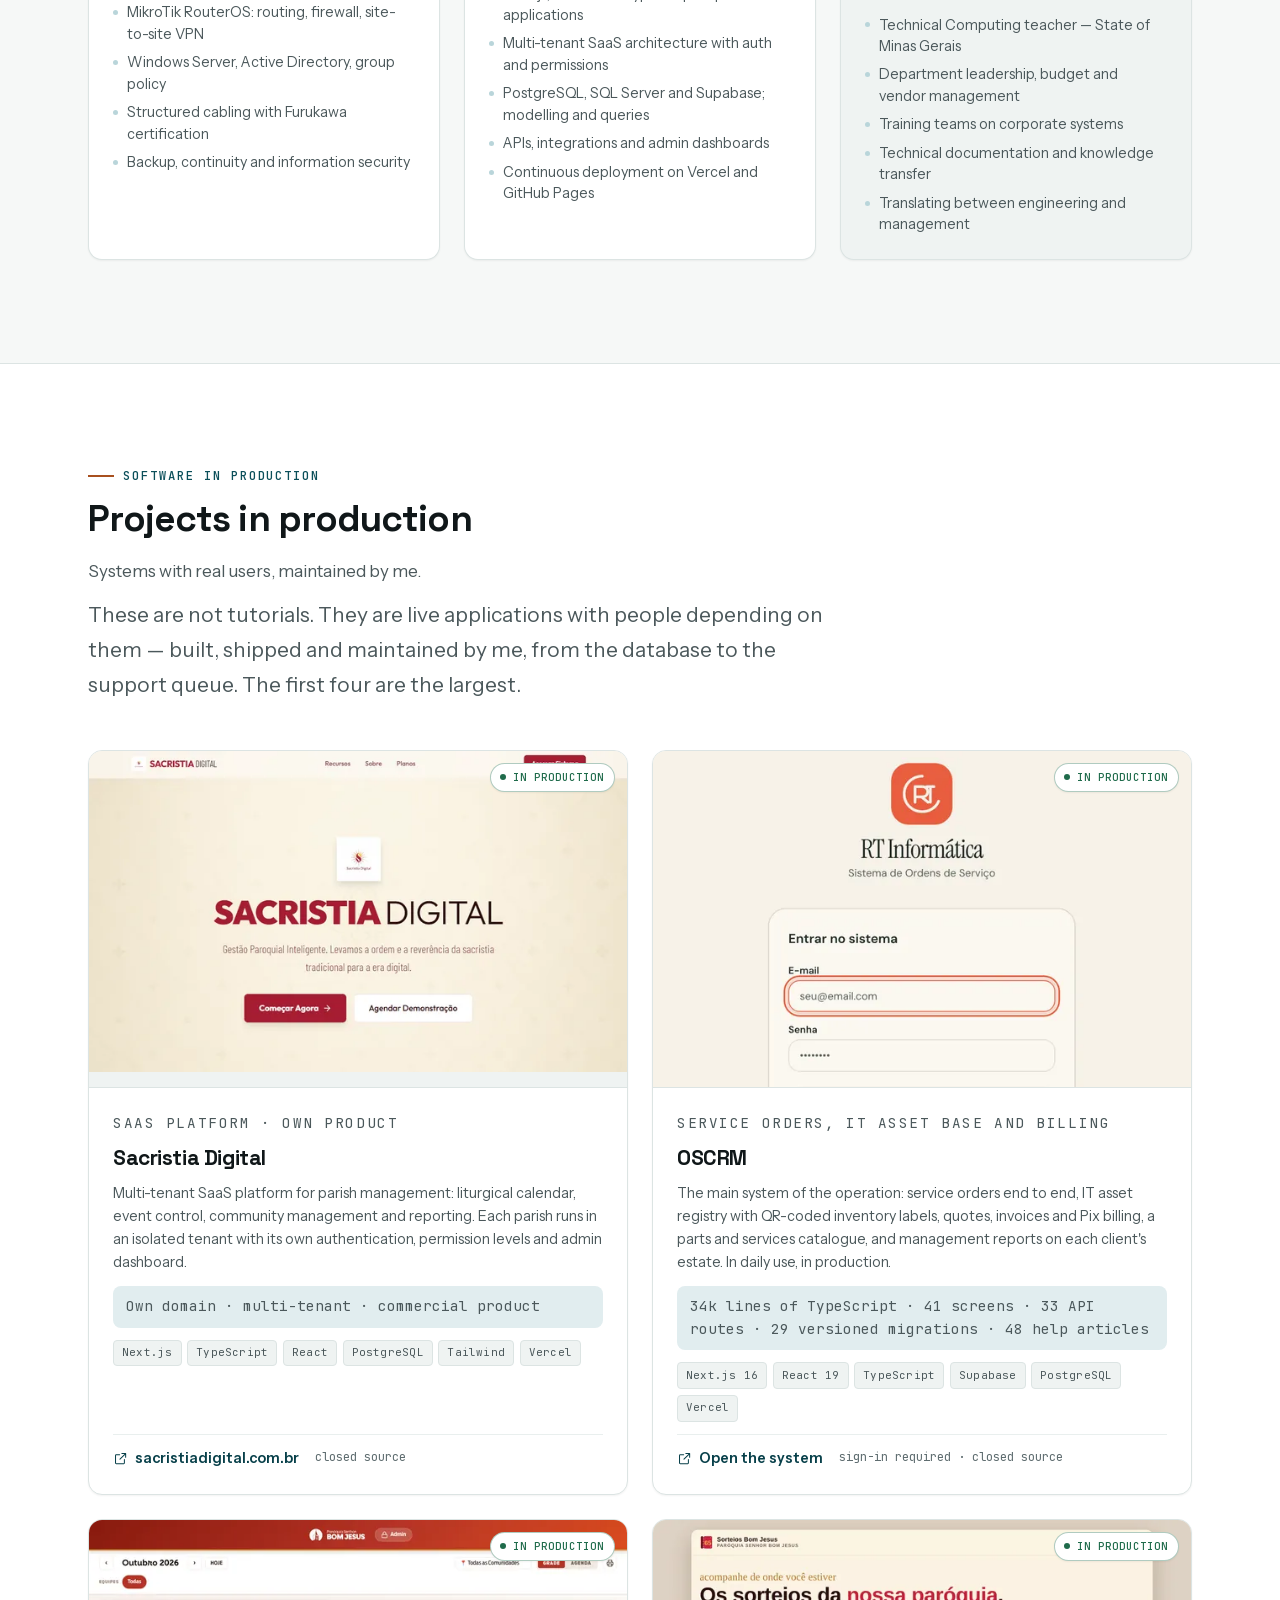
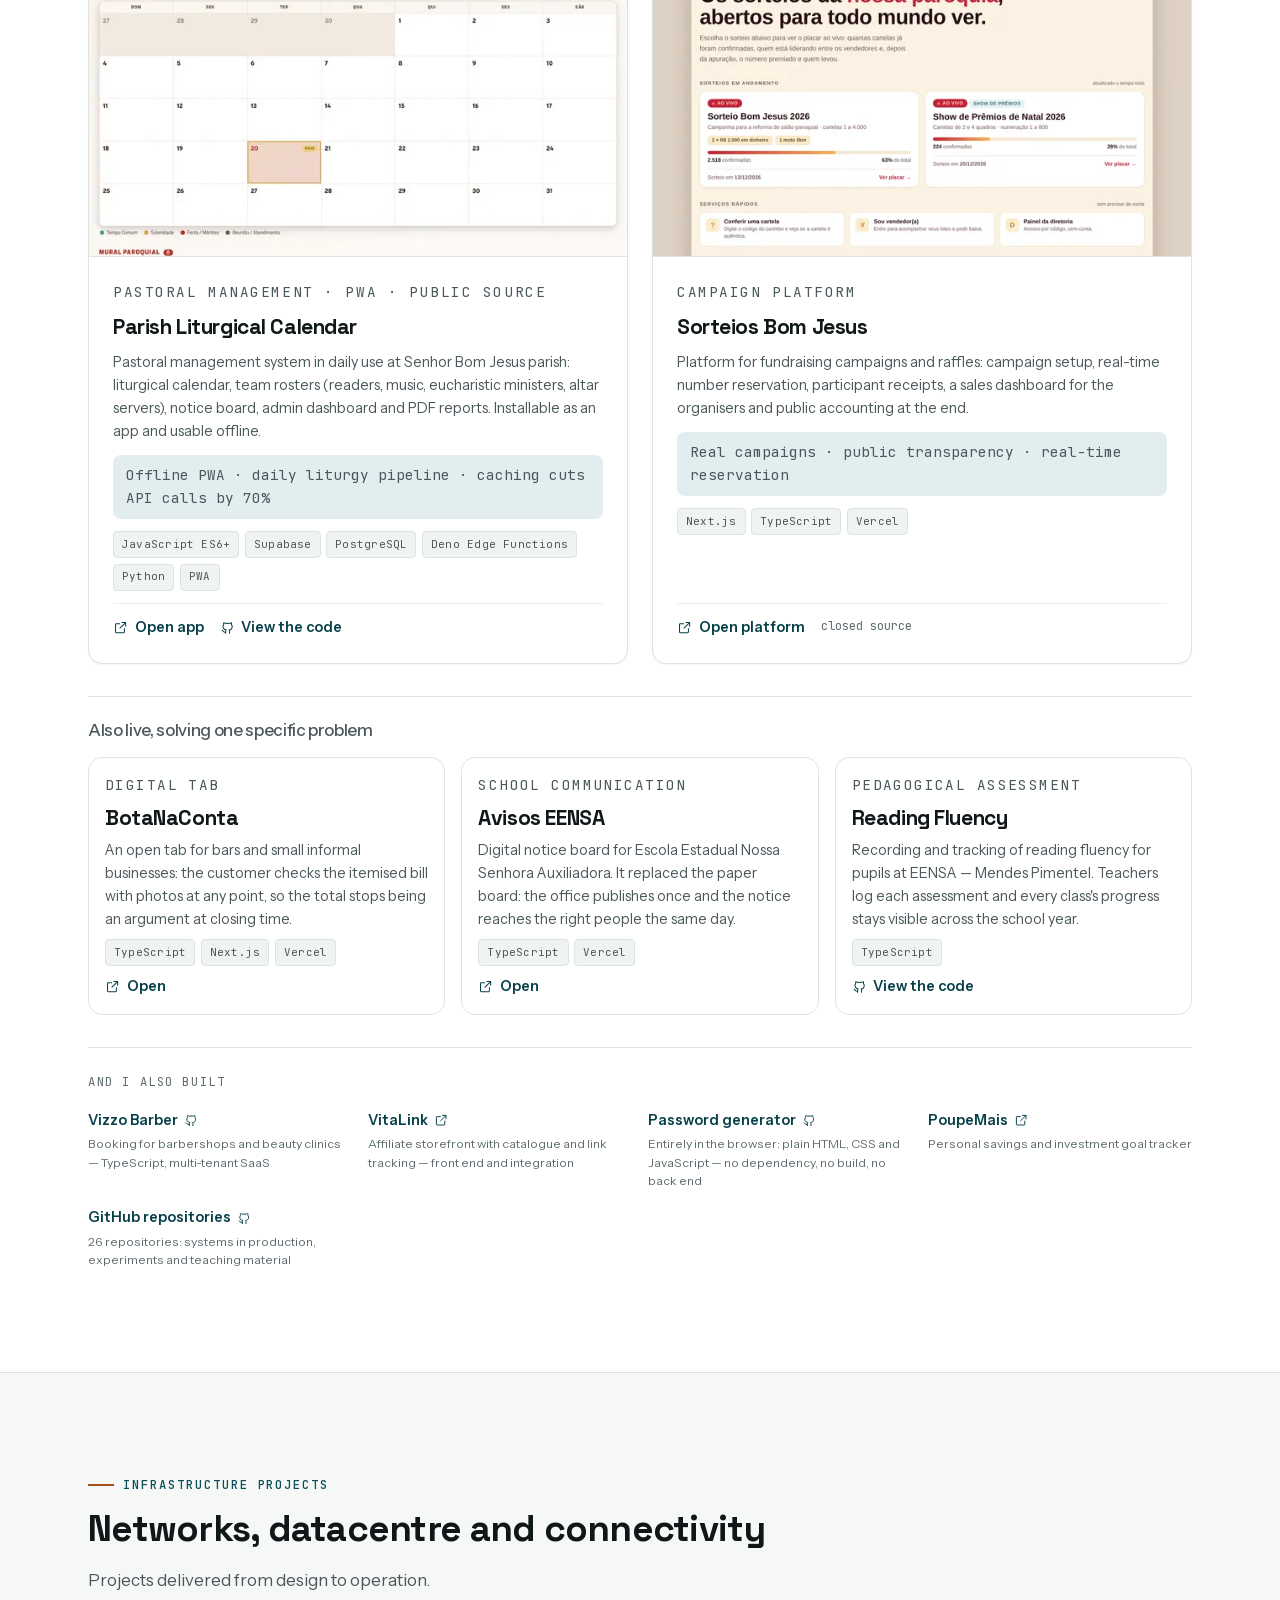
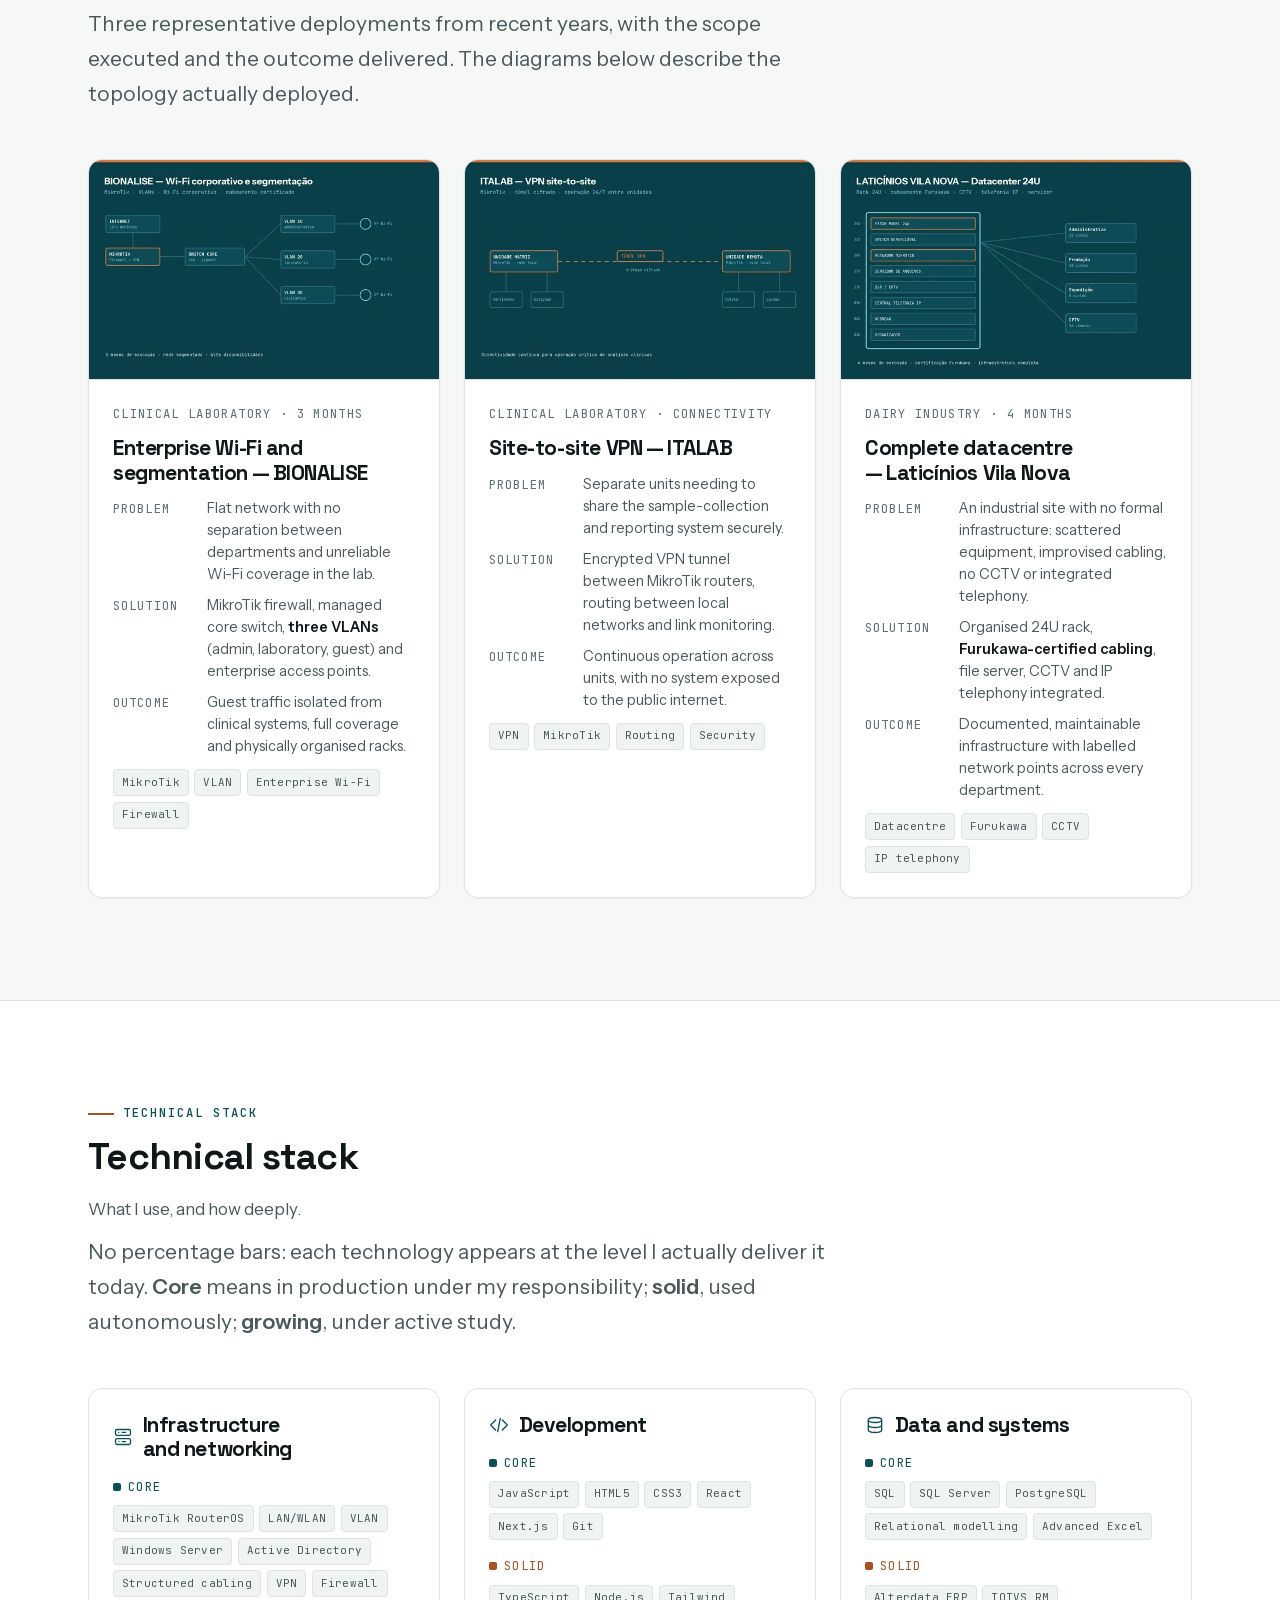
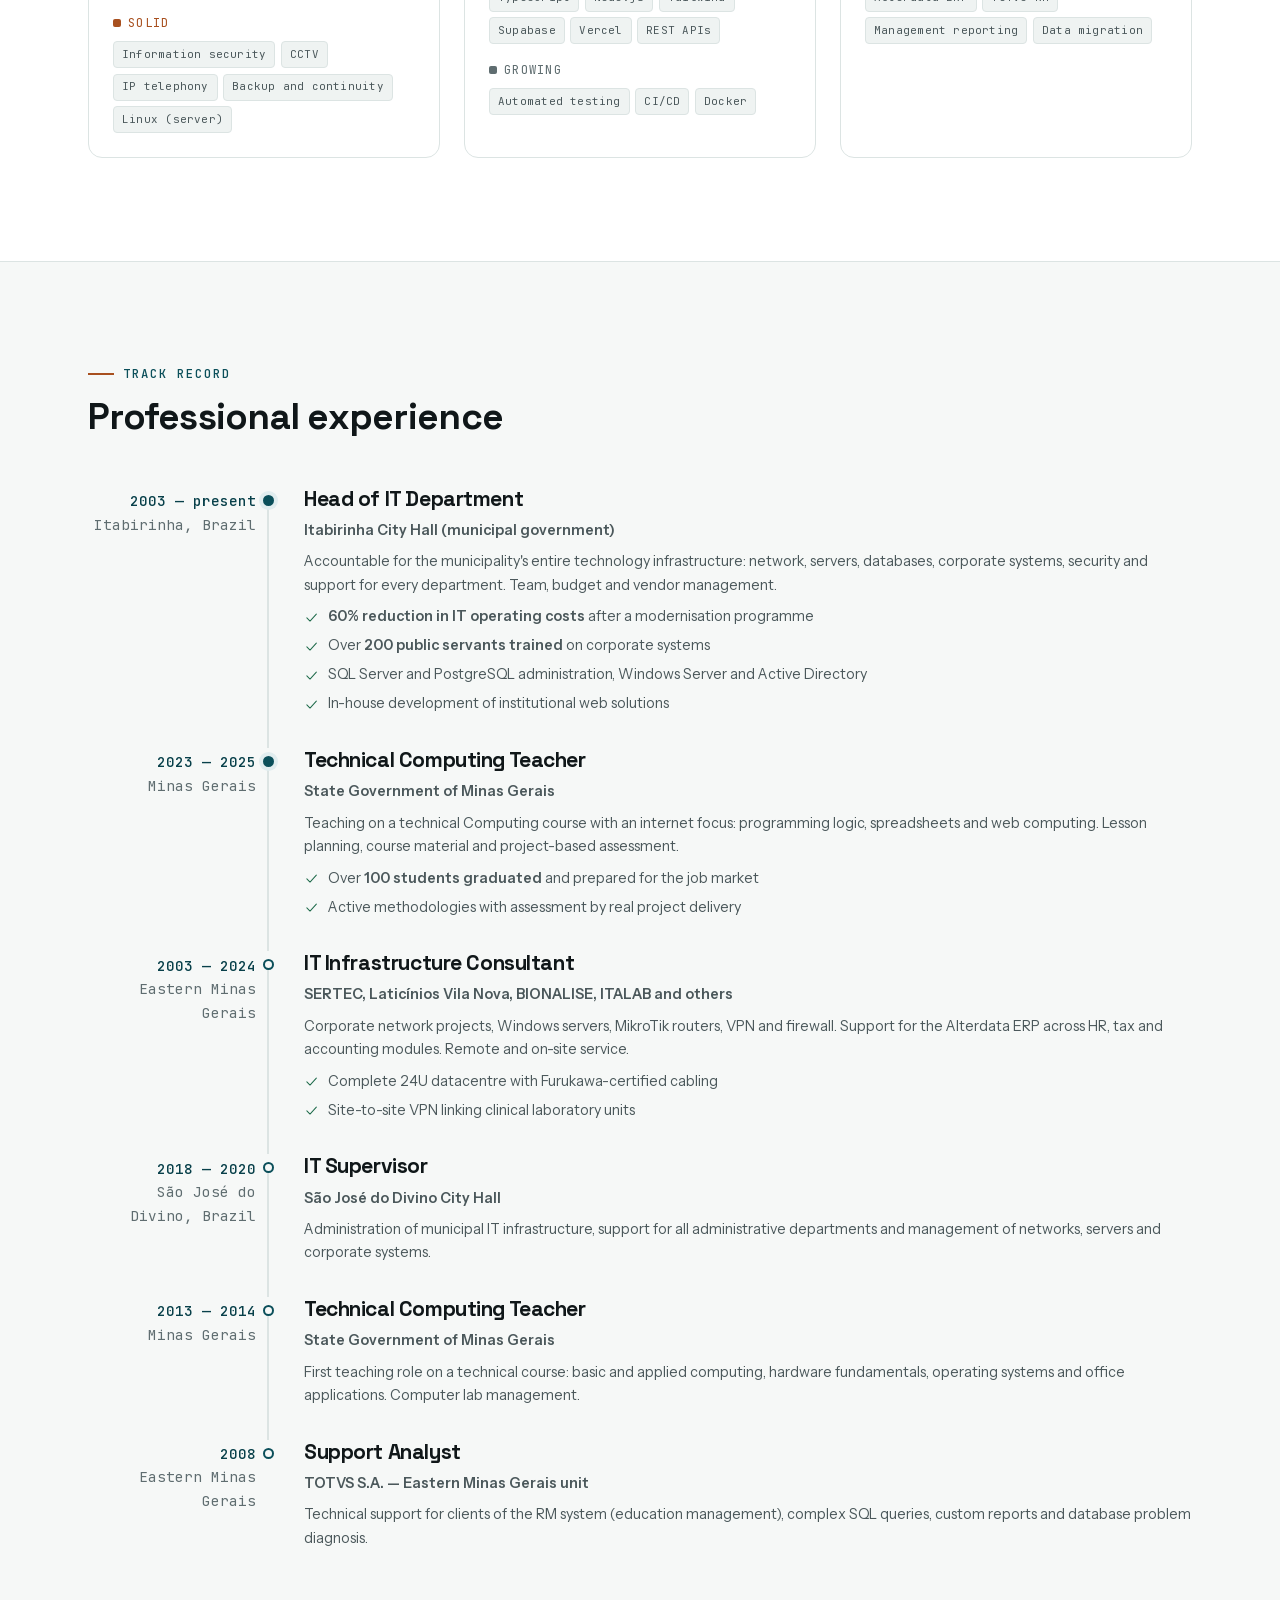
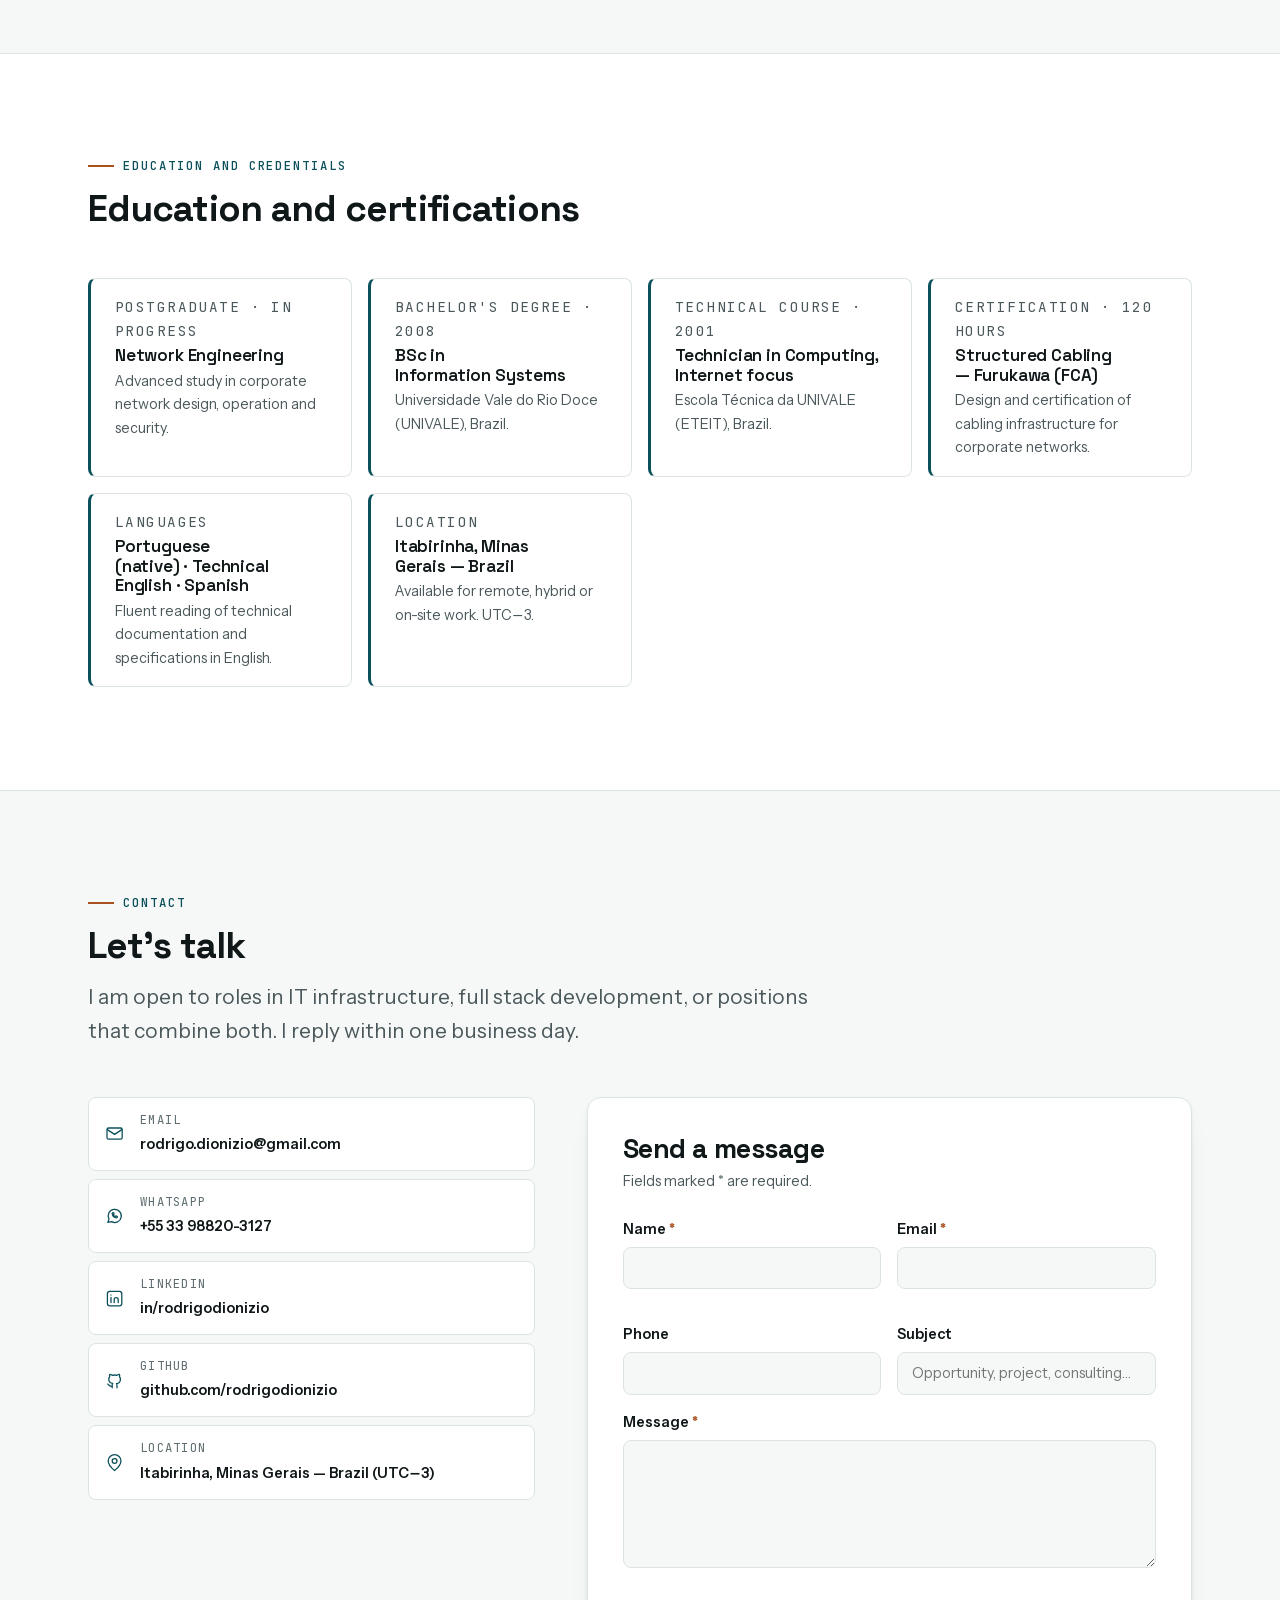
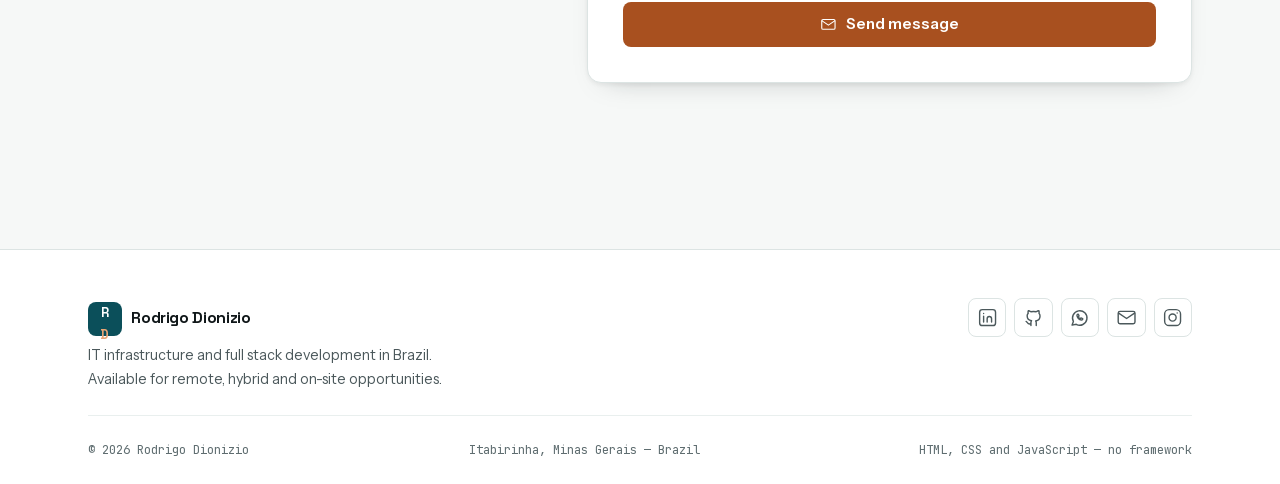
==== commit 9d63f254: "feat: mesma segunda camada de projetos na versão em inglês A versão PT ganhou BotaNaConta, Avisos EE" ====
--- a/docs/en/index.html
+++ b/docs/en/index.html
@@ -623,14 +623,74 @@
             </article>
           </div>
 
+          <h3 class="tier-label reveal">Also live, solving one specific problem</h3>
+          <div class="projects--compact">
+            <article class="pcard reveal">
+              <p class="pcard__kicker">Digital tab</p>
+              <h4>BotaNaConta</h4>
+              <p>
+                An open tab for bars and small informal businesses: the customer checks the itemised bill with photos
+                at any point, so the total stops being an argument at closing time.
+              </p>
+              <ul class="tags">
+                <li class="tag">TypeScript</li><li class="tag">Next.js</li><li class="tag">Vercel</li>
+              </ul>
+              <a class="project__link" href="https://botana-conta.vercel.app" target="_blank" rel="noopener">
+                <svg class="icon" aria-hidden="true"><use href="#i-external" /></svg> Open
+              </a>
+            </article>
+
+            <article class="pcard reveal">
+              <p class="pcard__kicker">School communication</p>
+              <h4>Avisos EENSA</h4>
+              <p>
+                Digital notice board for Escola Estadual Nossa Senhora Auxiliadora. It replaced the paper board: the
+                office publishes once and the notice reaches the right people the same day.
+              </p>
+              <ul class="tags">
+                <li class="tag">TypeScript</li><li class="tag">Vercel</li>
+              </ul>
+              <a class="project__link" href="https://avisos-eensa.vercel.app" target="_blank" rel="noopener">
+                <svg class="icon" aria-hidden="true"><use href="#i-external" /></svg> Open
+              </a>
+            </article>
+
+            <article class="pcard reveal">
+              <p class="pcard__kicker">Pedagogical assessment</p>
+              <h4>Reading Fluency</h4>
+              <p>
+                Recording and tracking of reading fluency for pupils at EENSA — Mendes Pimentel. Teachers log each
+                assessment and every class's progress stays visible across the school year.
+              </p>
+              <ul class="tags">
+                <li class="tag">TypeScript</li>
+              </ul>
+              <a class="project__link" href="https://github.com/rodrigodionizio/fluenciaemleituraEENSA" target="_blank" rel="noopener">
+                <svg class="icon" aria-hidden="true"><use href="#i-github" /></svg> View the code
+              </a>
+            </article>
+          </div>
+
           <div class="more-projects reveal">
-            <p class="more-projects__label">Also live</p>
+            <p class="more-projects__label">And I also built</p>
             <ul class="more-projects__list">
               <li>
-                <a href="https://avisos-eensa.vercel.app" target="_blank" rel="noopener">
-                  Avisos EENSA <svg class="icon" aria-hidden="true"><use href="#i-external" /></svg>
+                <a href="https://github.com/rodrigodionizio/SaasVizzoBarber" target="_blank" rel="noopener">
+                  Vizzo Barber <svg class="icon" aria-hidden="true"><use href="#i-github" /></svg>
                 </a>
-                <span>Digital notice board for a state school — TypeScript, Vercel</span>
+                <span>Booking for barbershops and beauty clinics — TypeScript, multi-tenant SaaS</span>
+              </li>
+              <li>
+                <a href="https://vitalink-sooty.vercel.app" target="_blank" rel="noopener">
+                  VitaLink <svg class="icon" aria-hidden="true"><use href="#i-external" /></svg>
+                </a>
+                <span>Affiliate storefront with catalogue and link tracking — front end and integration</span>
+              </li>
+              <li>
+                <a href="https://github.com/rodrigodionizio/geradordesenhas" target="_blank" rel="noopener">
+                  Password generator <svg class="icon" aria-hidden="true"><use href="#i-github" /></svg>
+                </a>
+                <span>Entirely in the browser: plain HTML, CSS and JavaScript — no dependency, no build, no back end</span>
               </li>
               <li>
                 <a href="https://rodrigodionizio.github.io/PoupeMais/" target="_blank" rel="noopener">
@@ -642,7 +702,7 @@
                 <a href="https://github.com/rodrigodionizio" target="_blank" rel="noopener">
                   GitHub repositories <svg class="icon" aria-hidden="true"><use href="#i-github" /></svg>
                 </a>
-                <span>Public projects, experiments and teaching material</span>
+                <span>26 repositories: systems in production, experiments and teaching material</span>
               </li>
             </ul>
           </div>
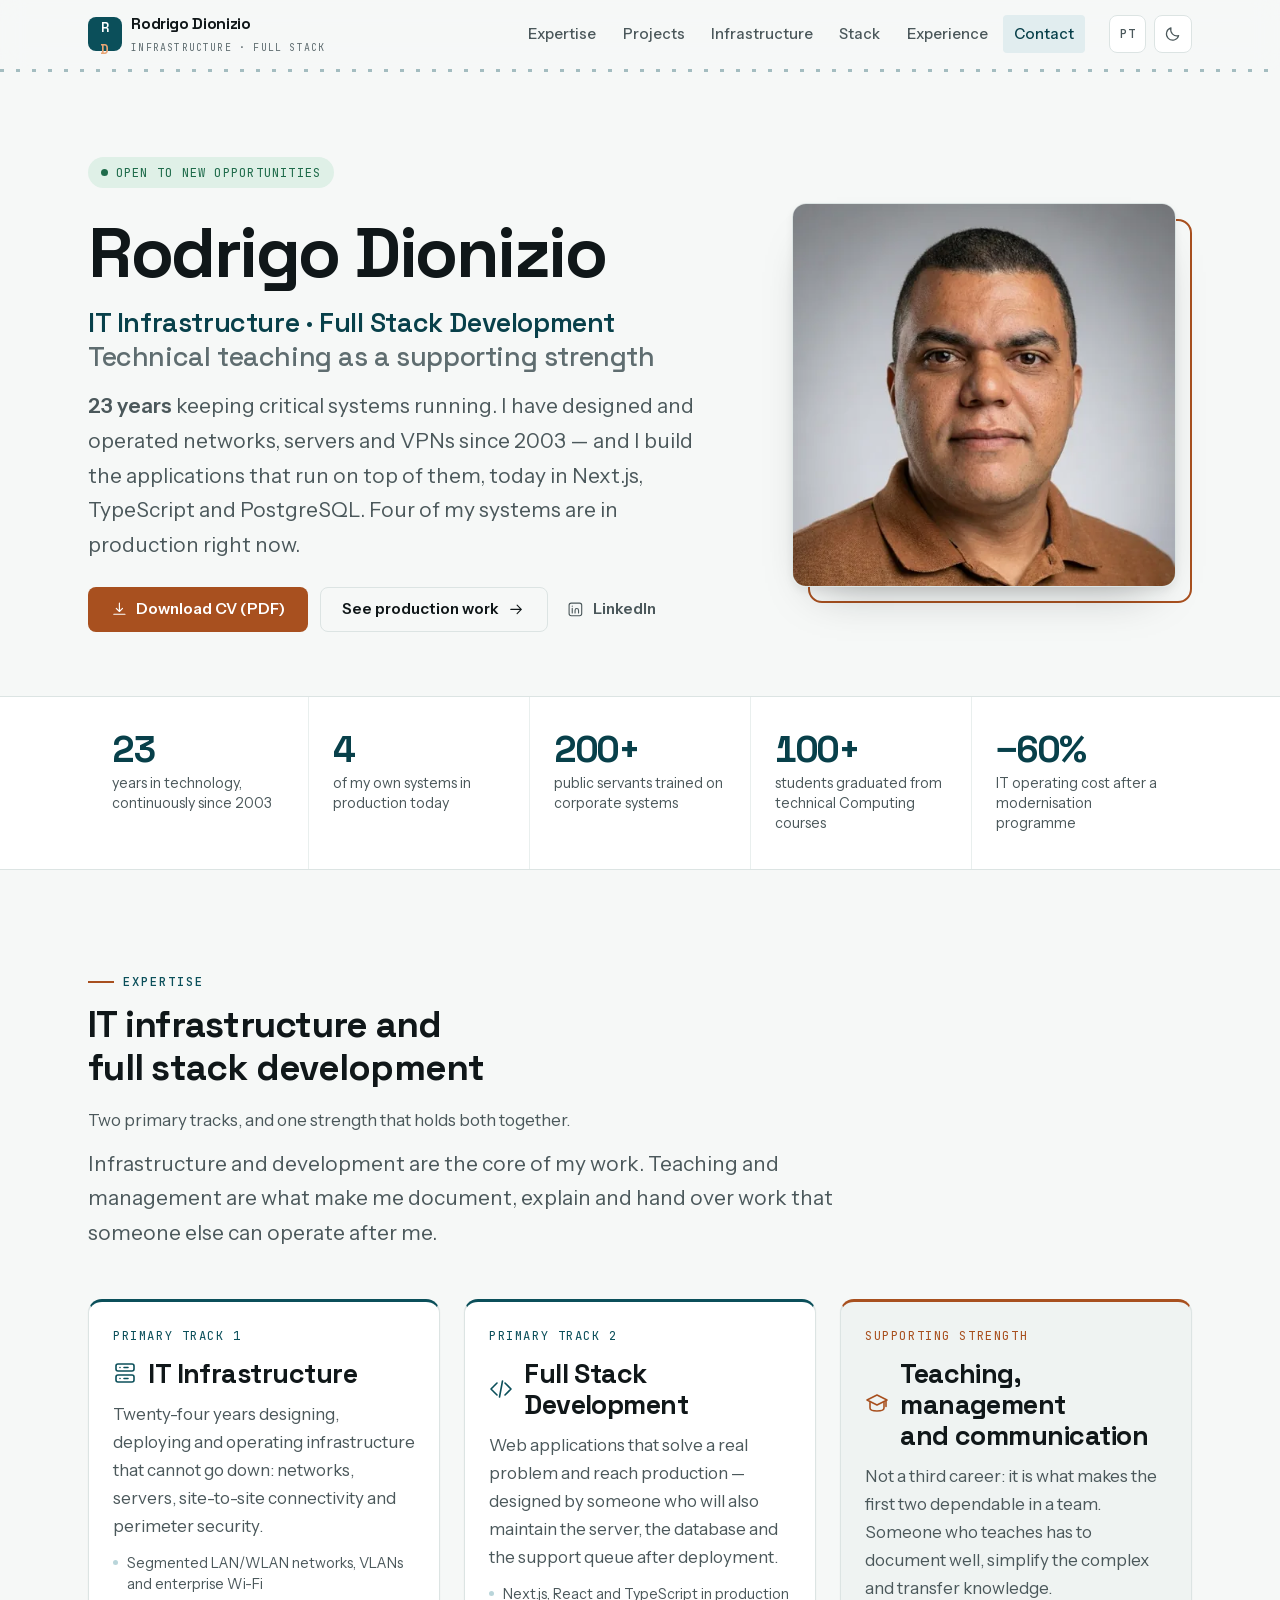
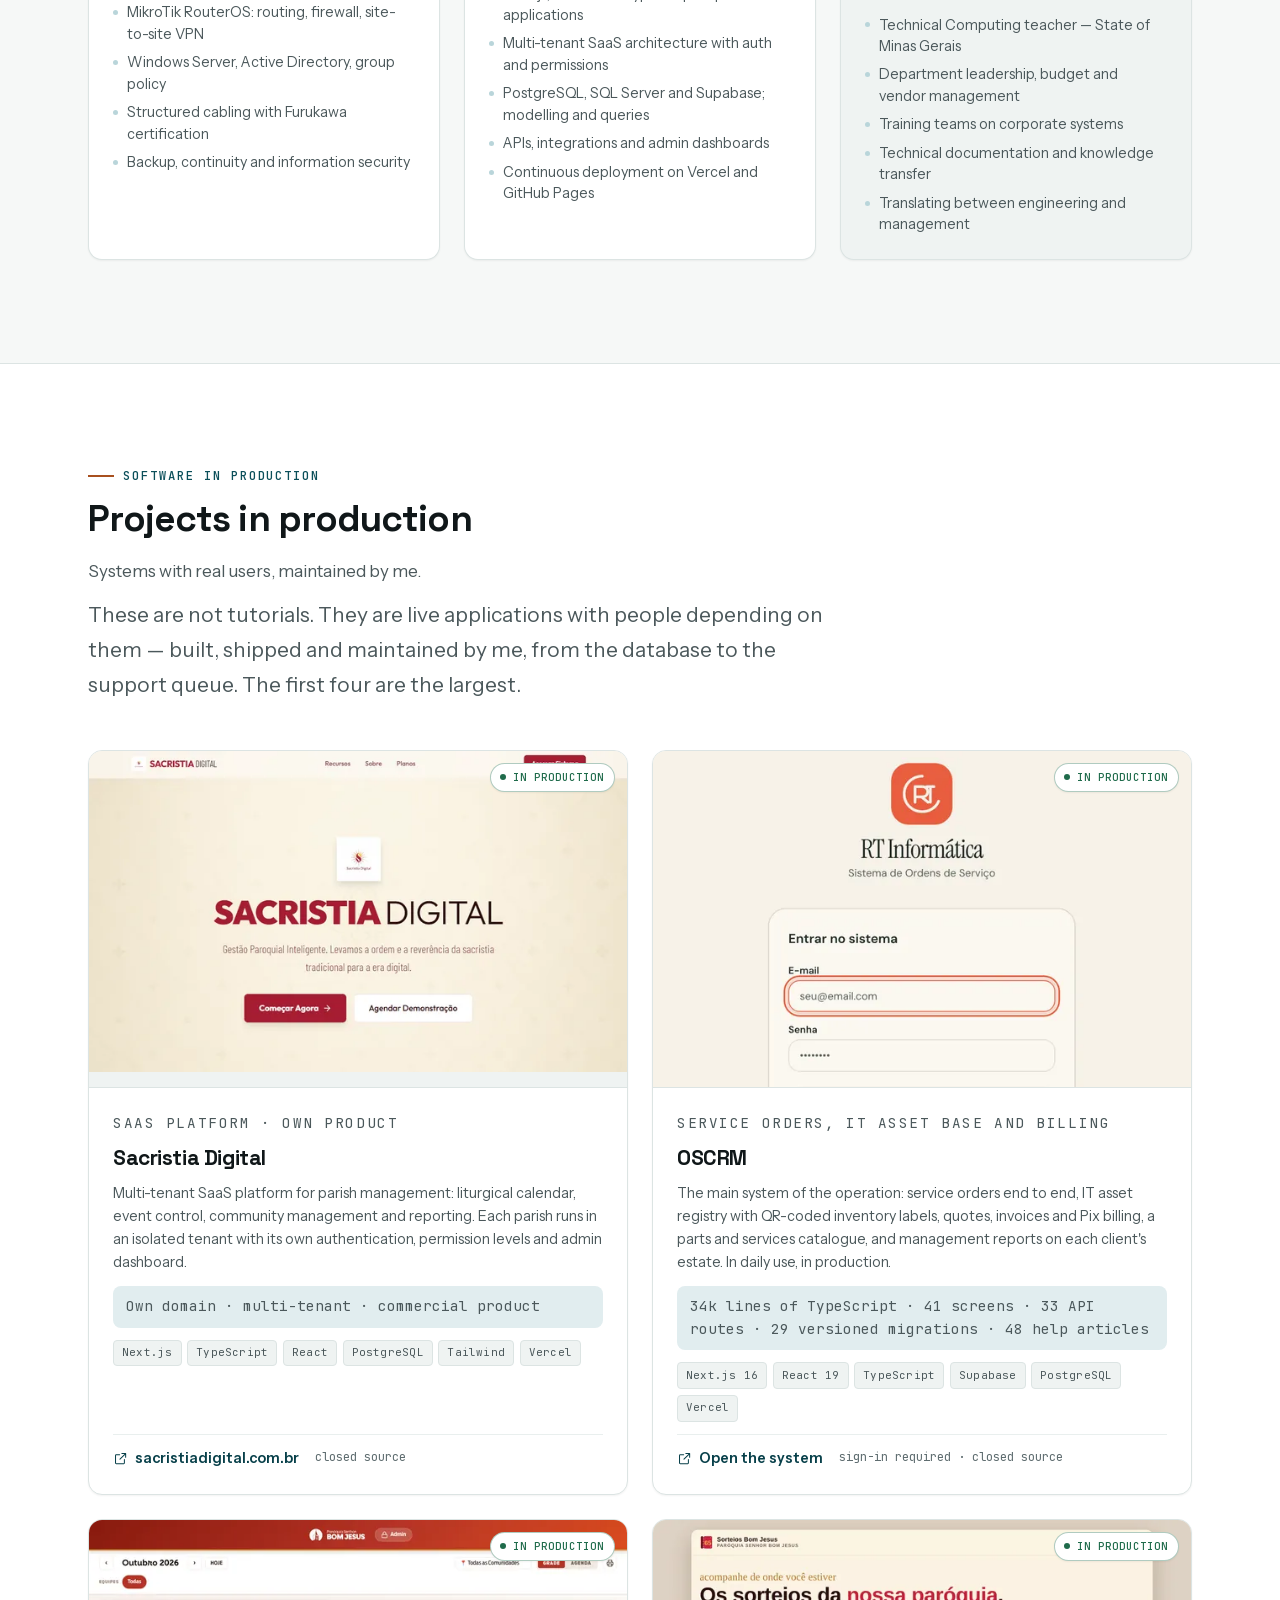
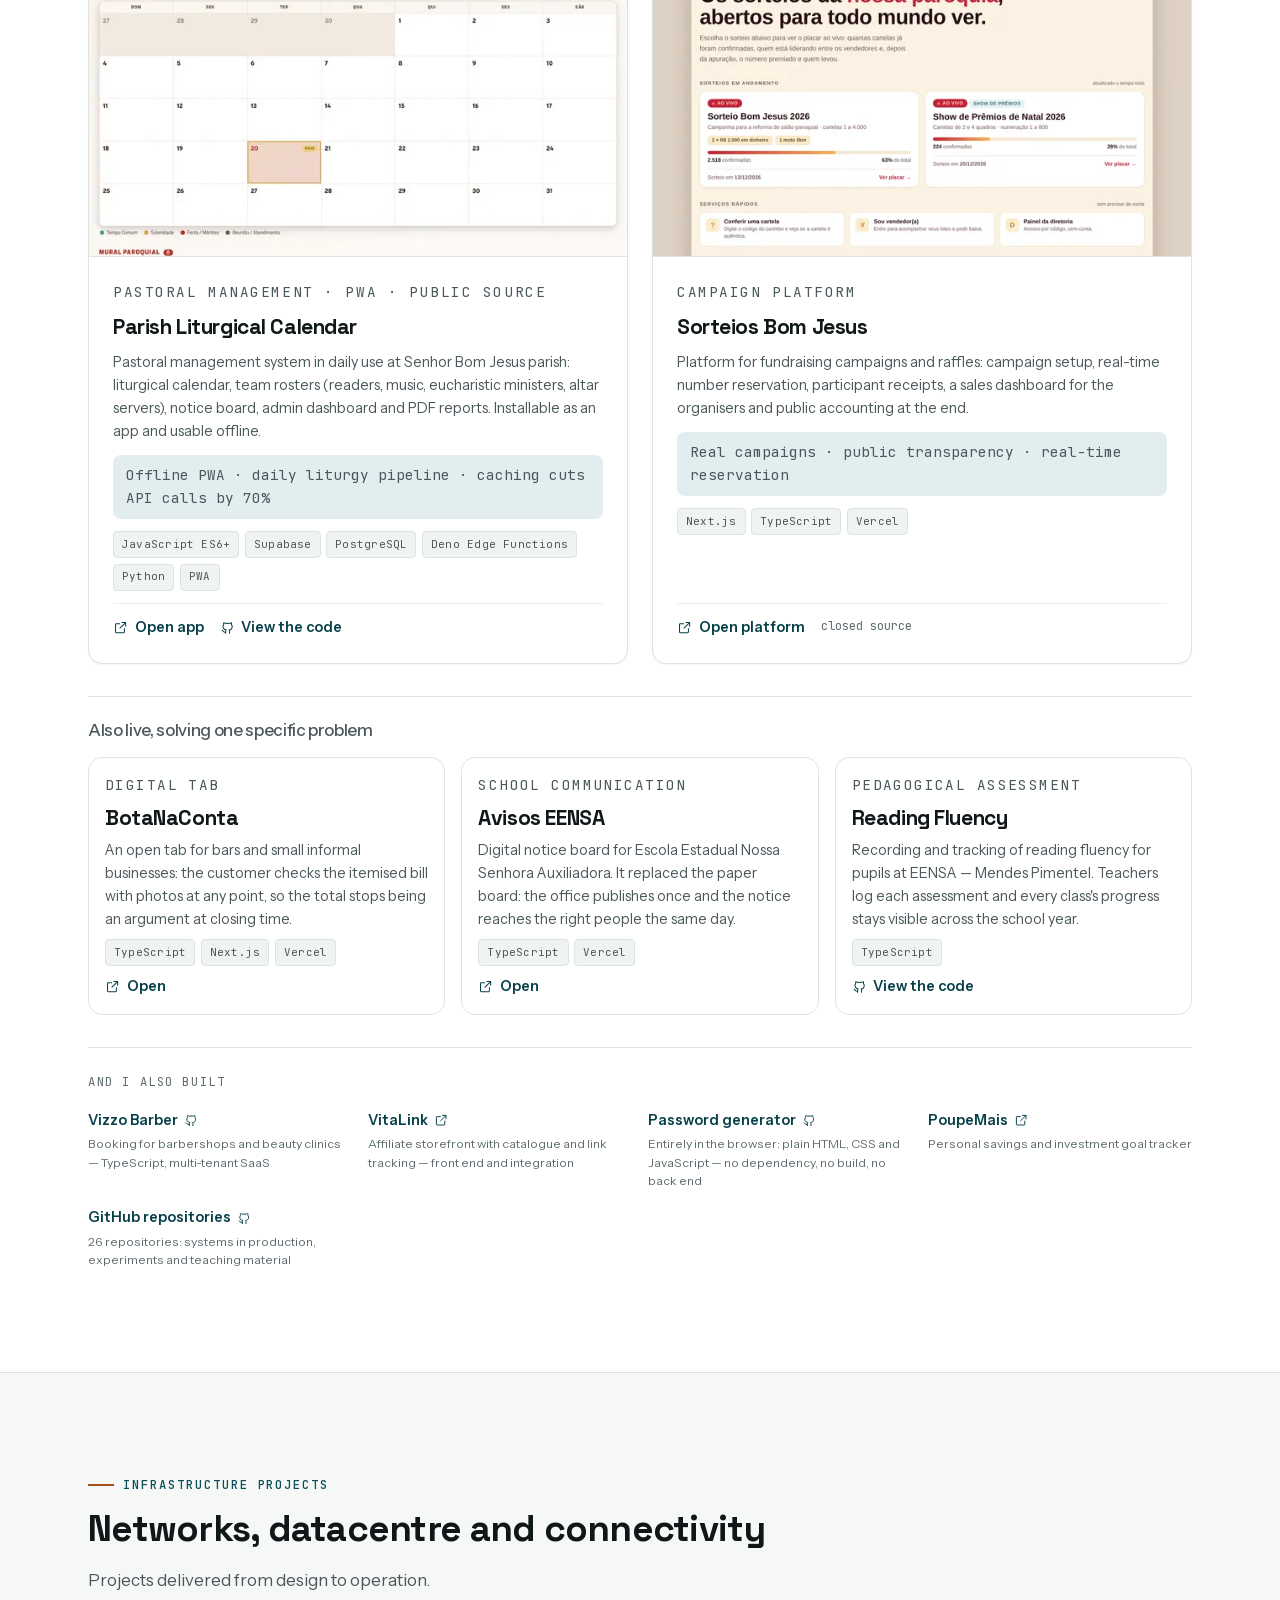
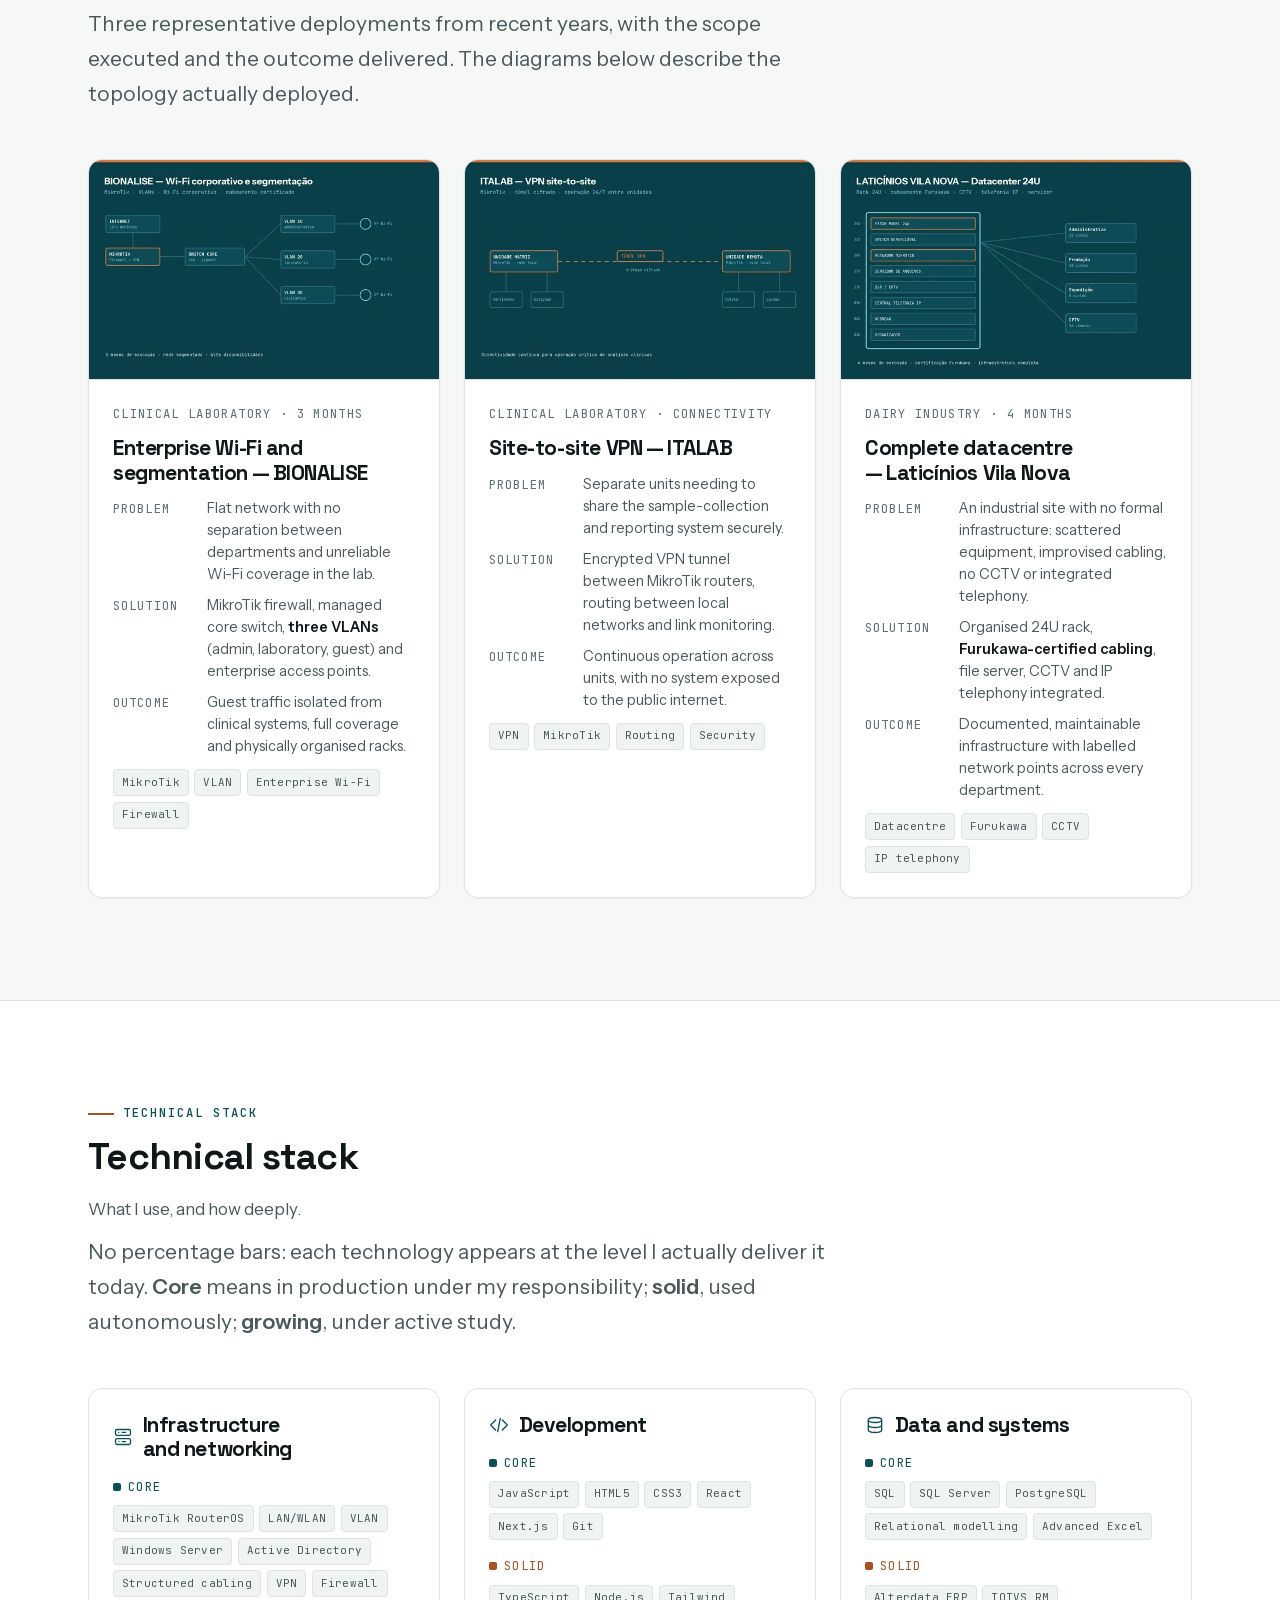
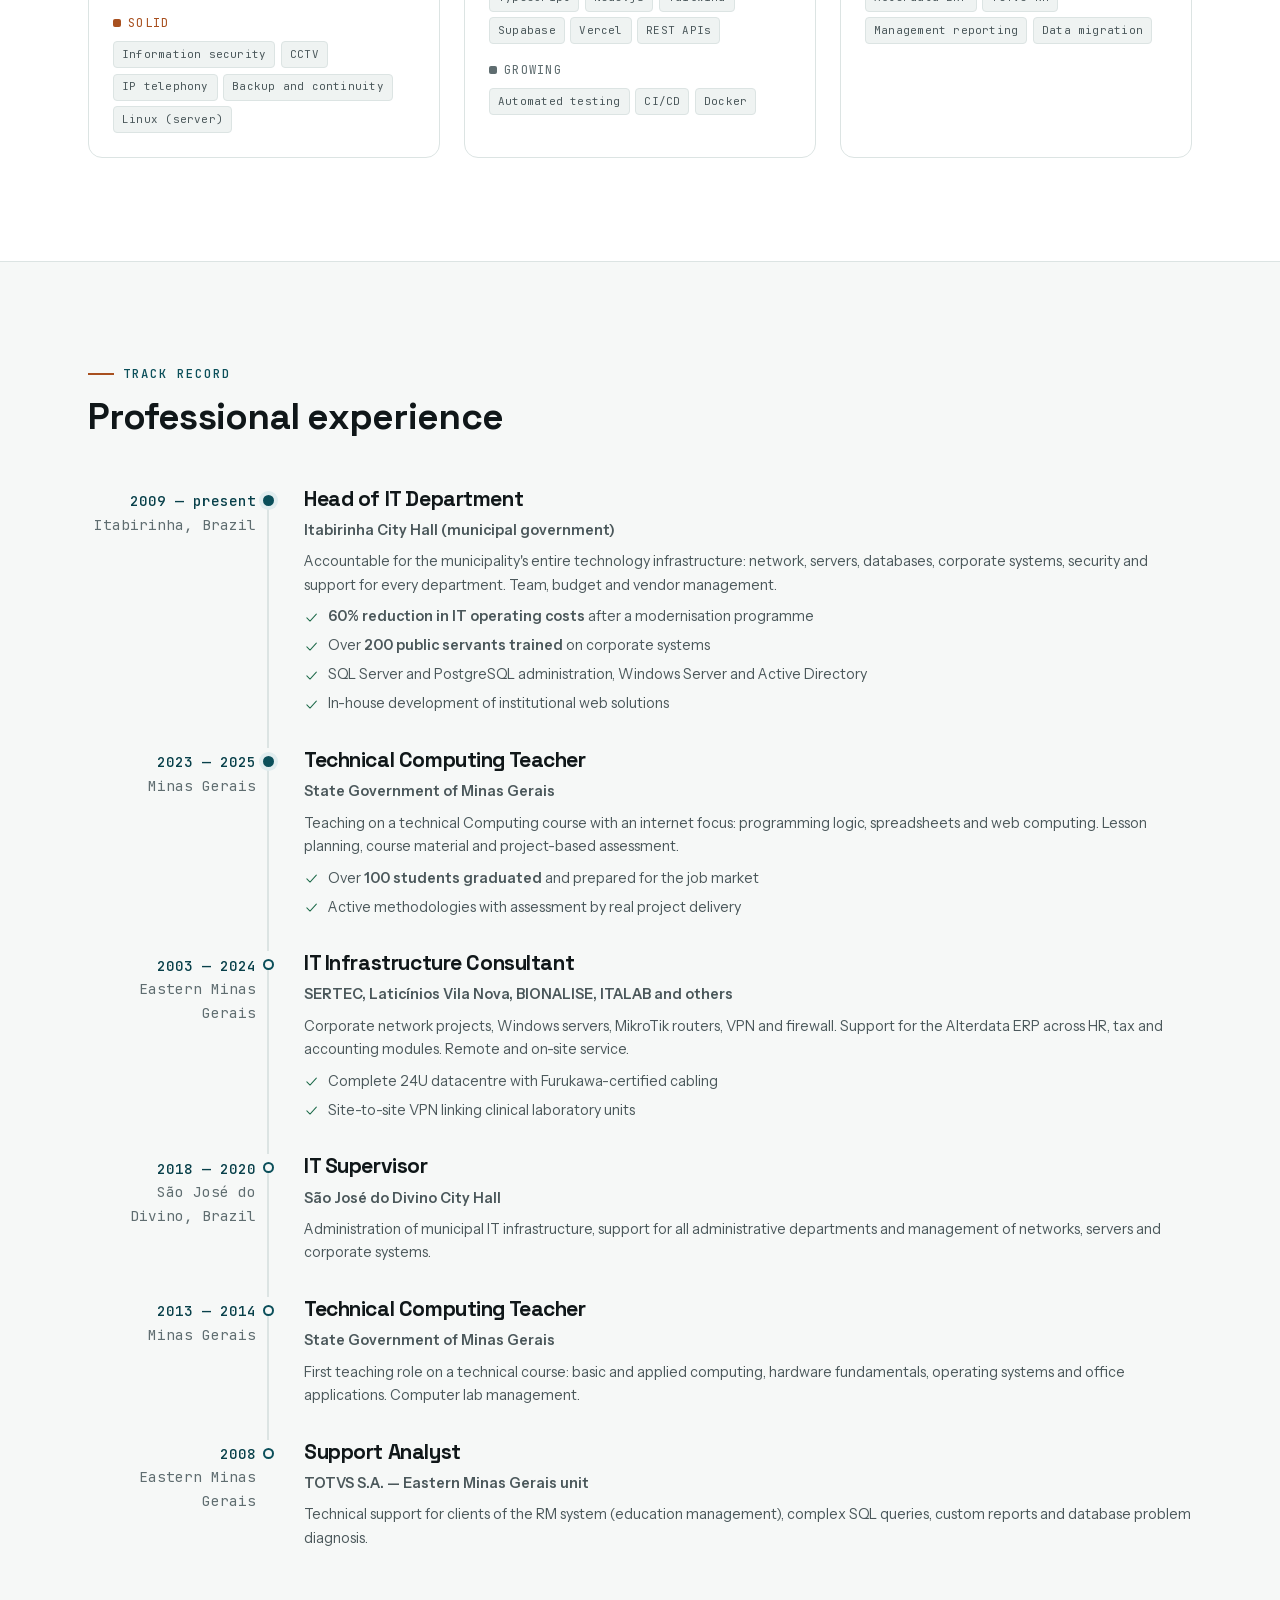
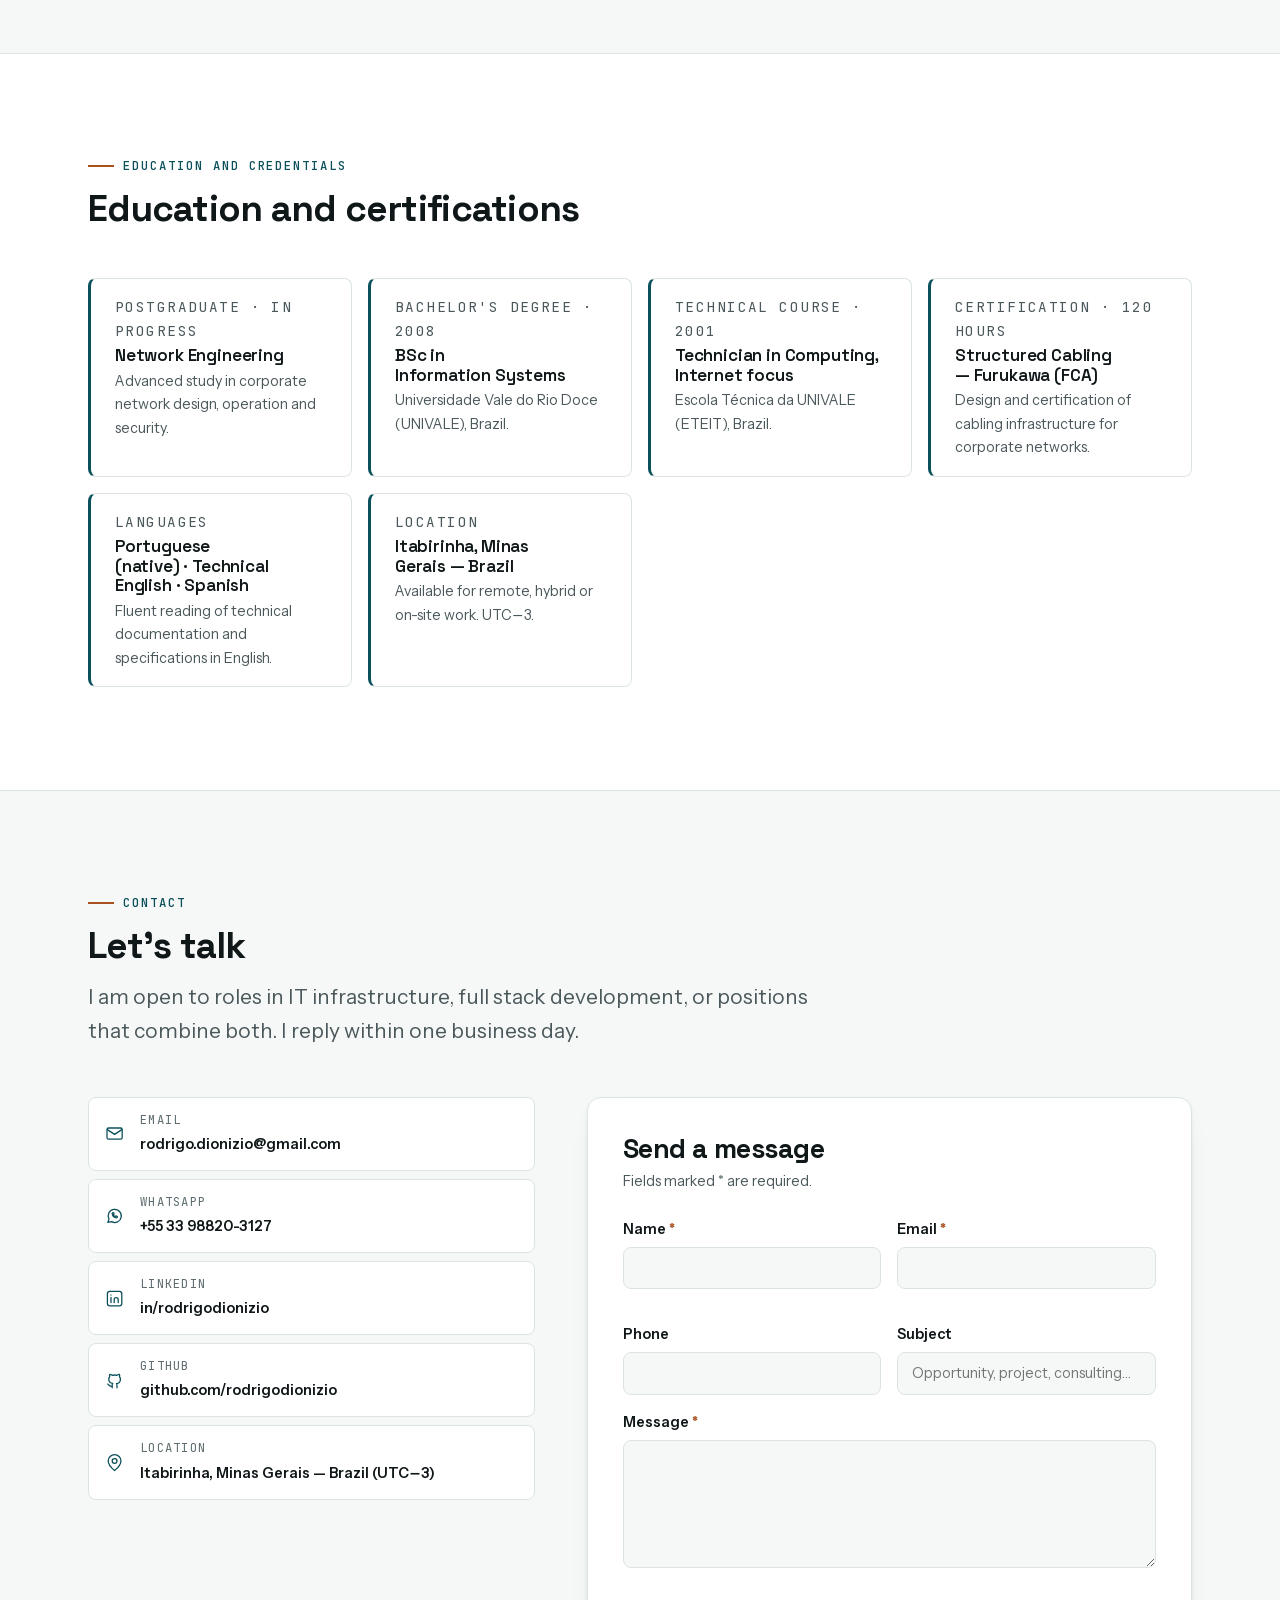
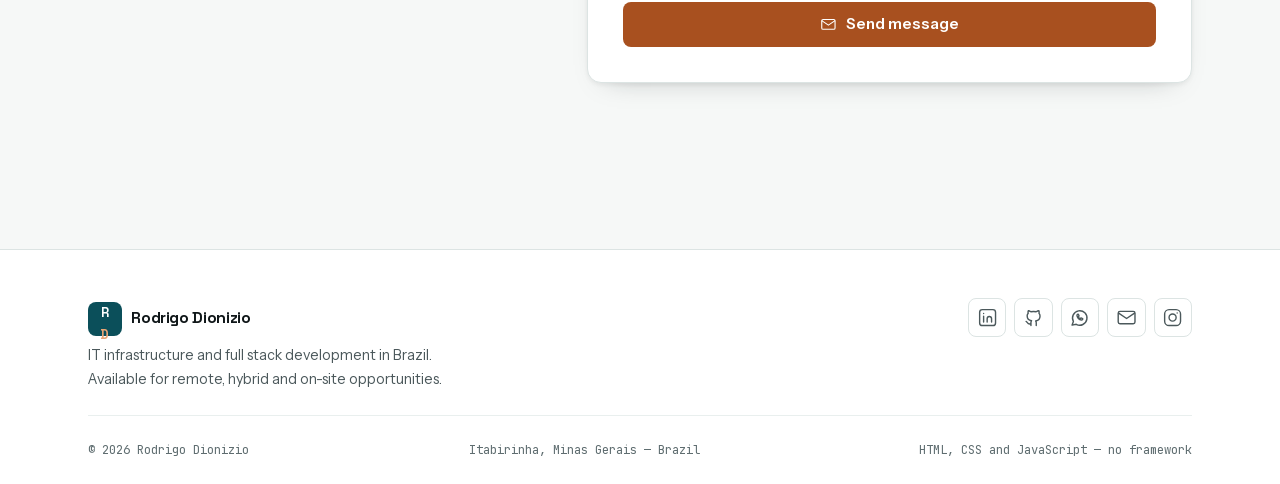
==== commit cab94668: "fix: chefia do Departamento de TI começa em 2009, não em 2003 O portfólio e o currículo em PDF dizia" ====
--- a/docs/en/index.html
+++ b/docs/en/index.html
@@ -896,7 +896,7 @@
 
           <div class="timeline">
             <article class="tl-item tl-item--current reveal">
-              <p class="tl-when"><b>2003 — present</b>Itabirinha, Brazil</p>
+              <p class="tl-when"><b>2009 — present</b>Itabirinha, Brazil</p>
               <div class="tl-body">
                 <h3>Head of IT Department</h3>
                 <p class="tl-org">Itabirinha City Hall (municipal government)</p>
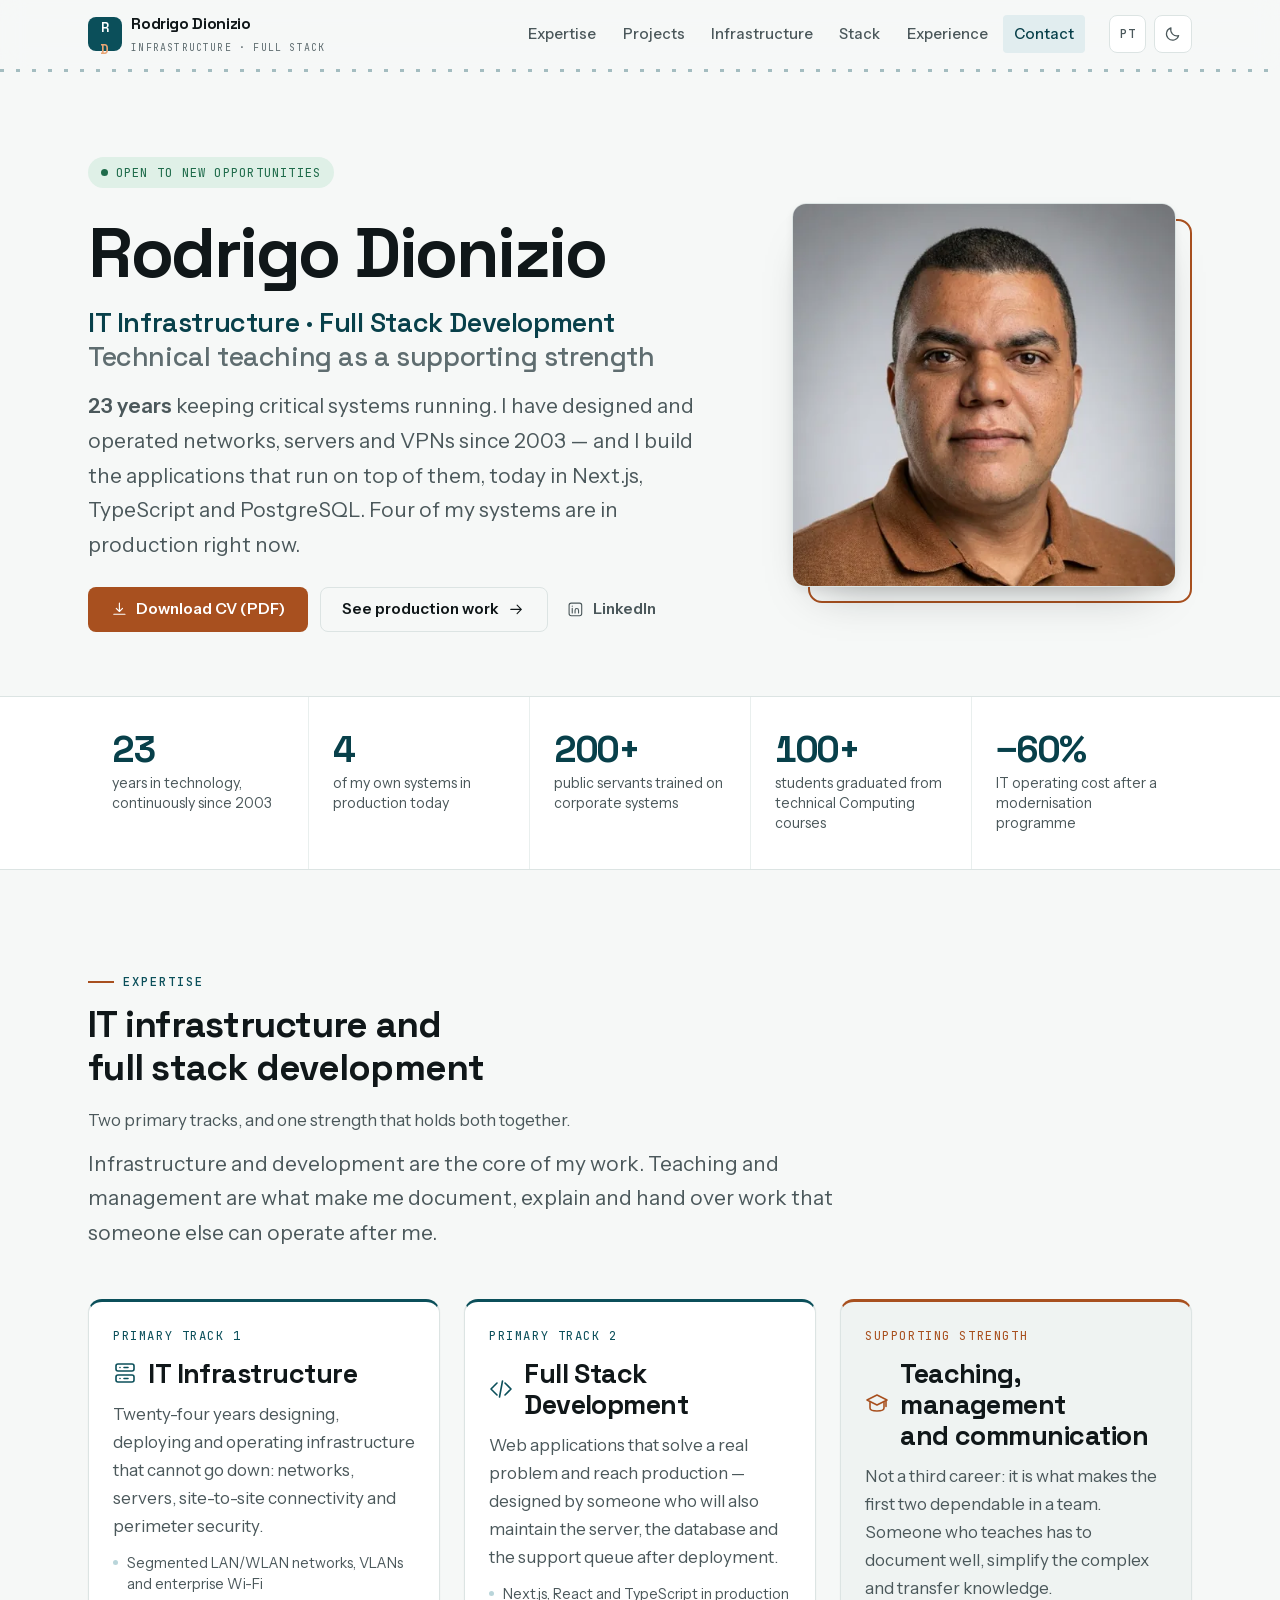
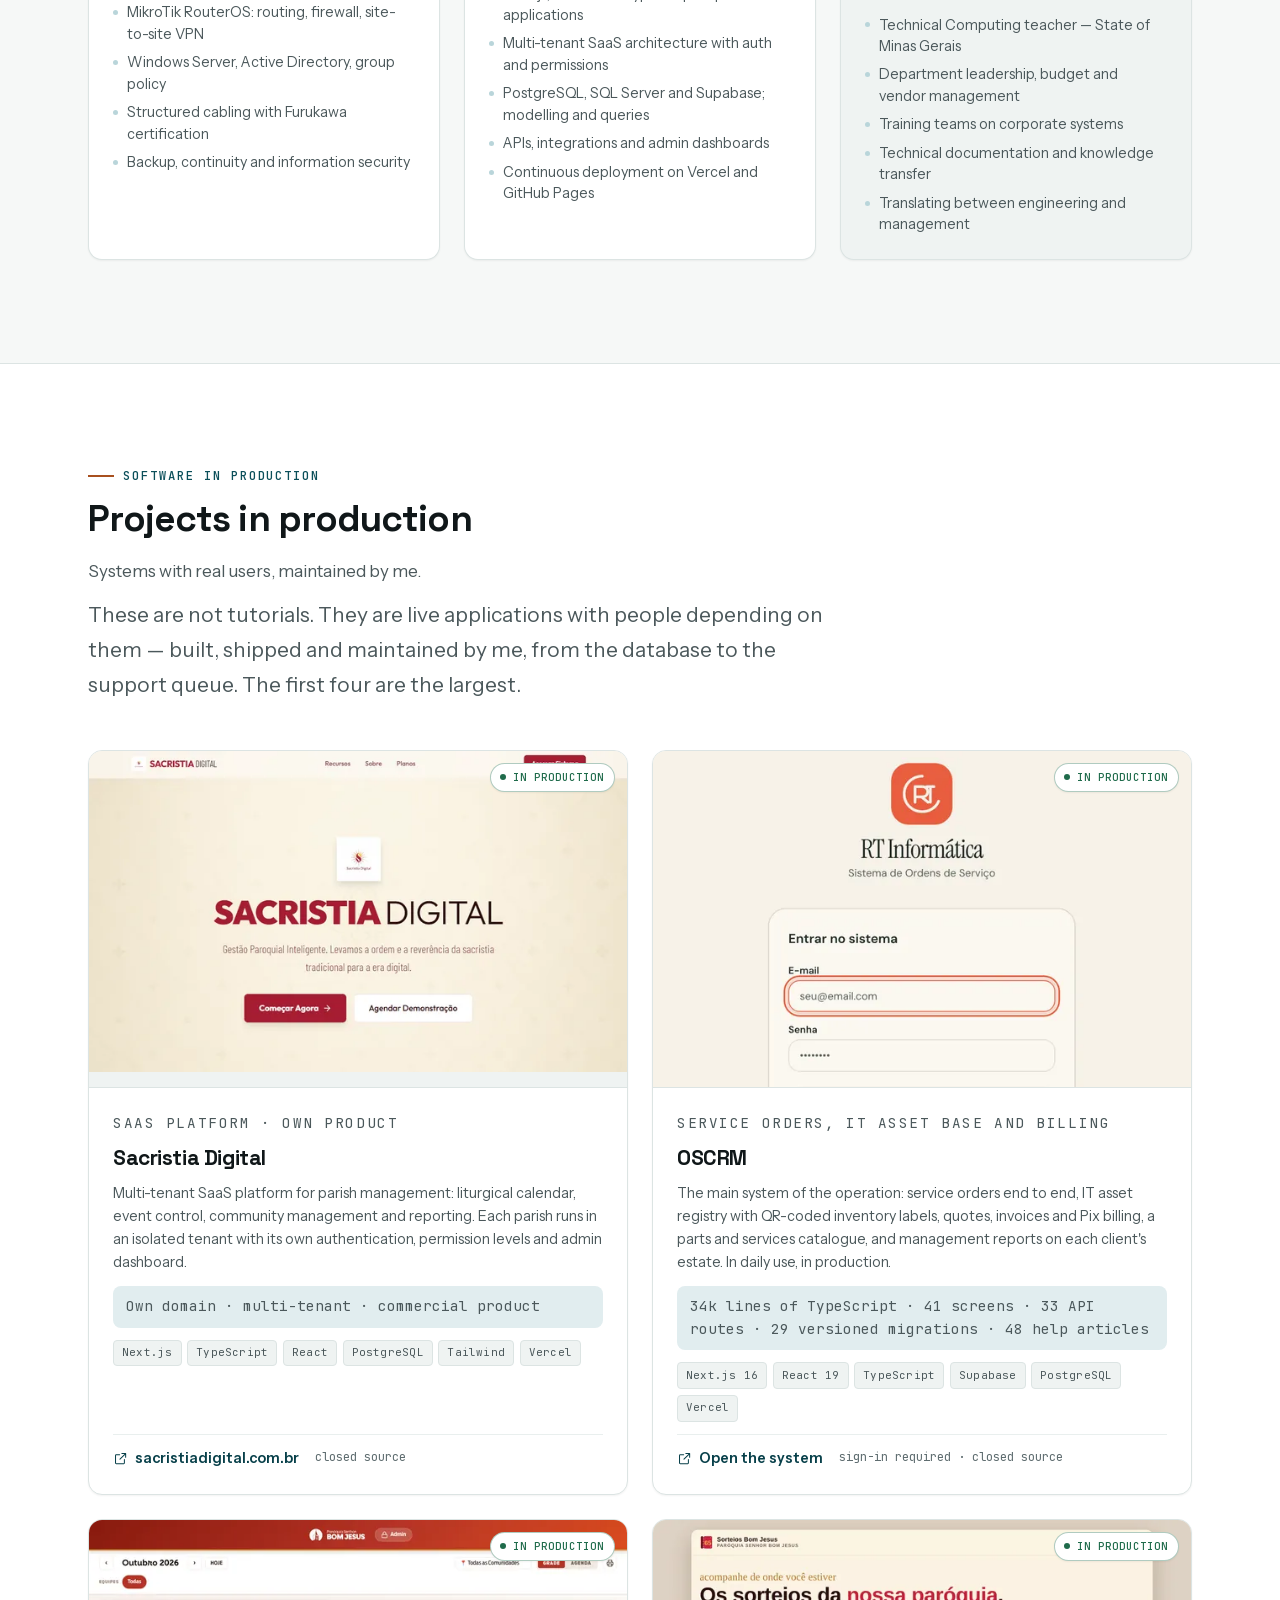
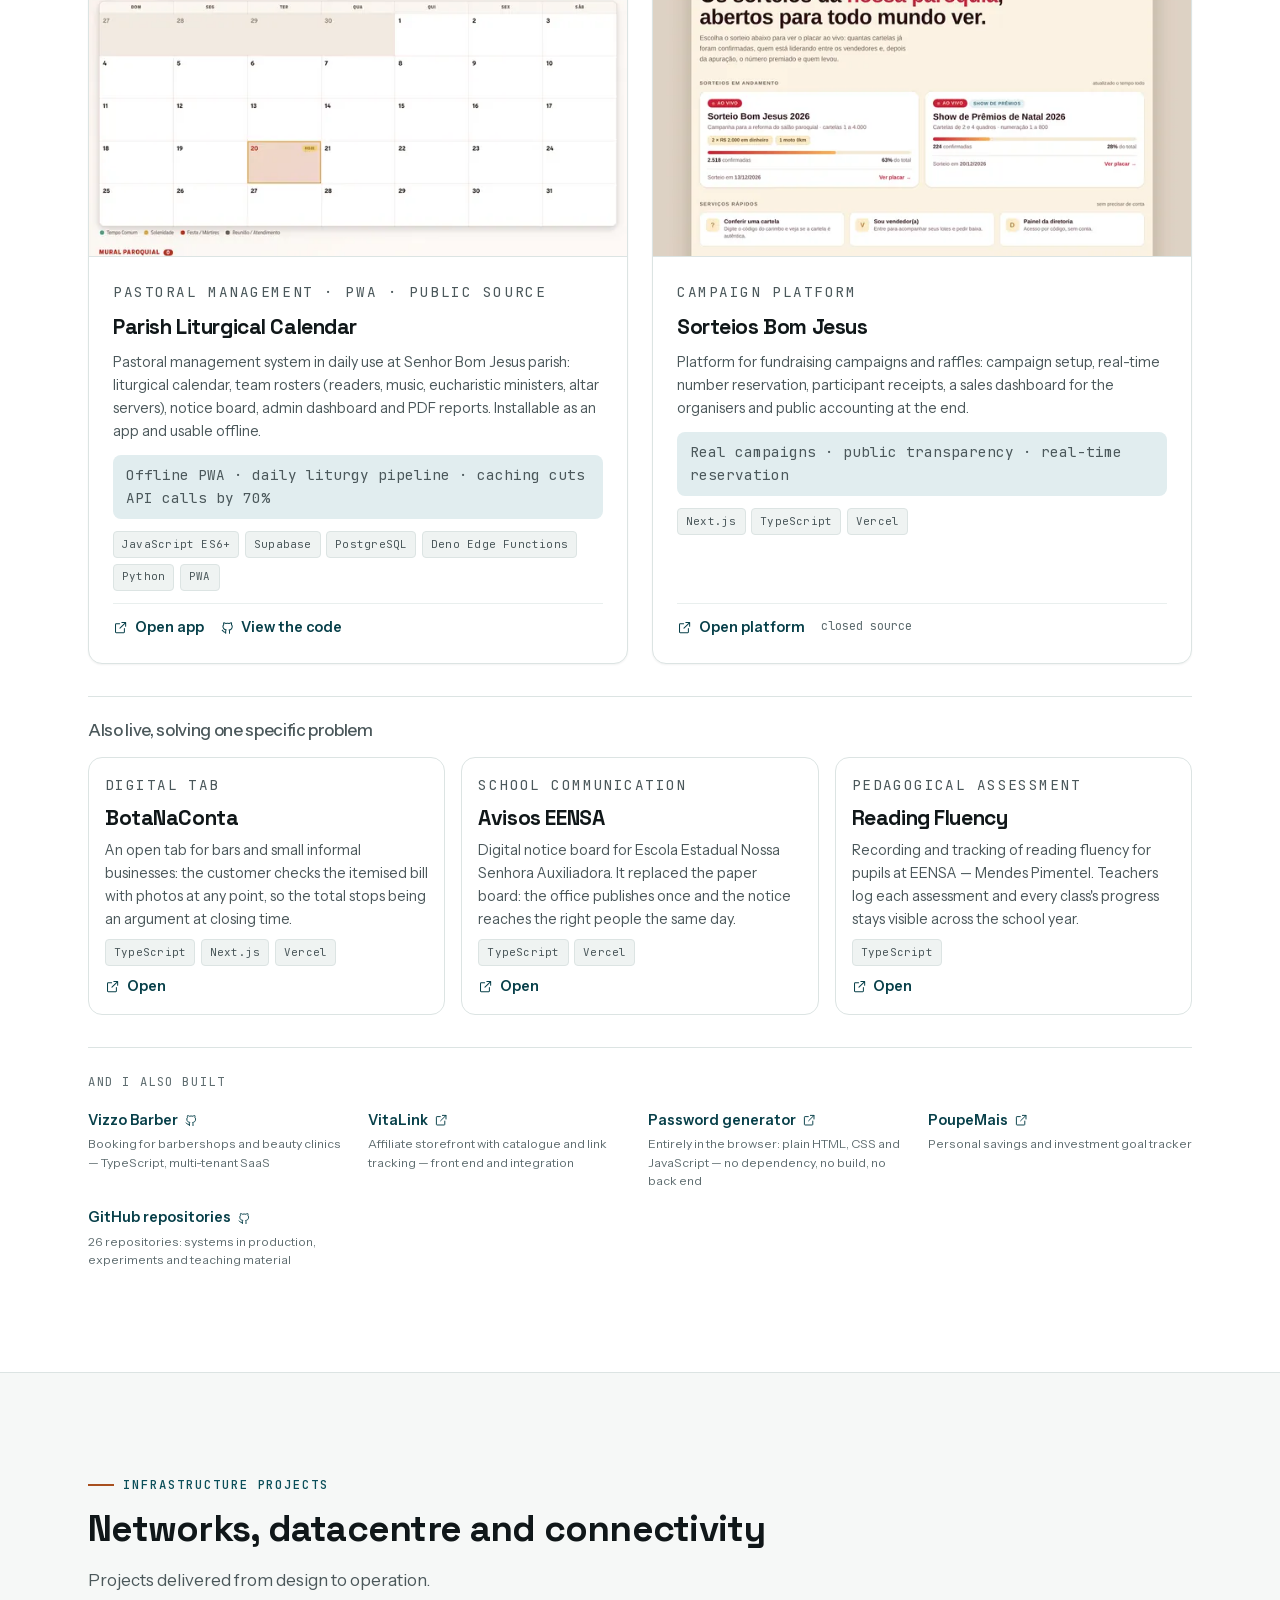
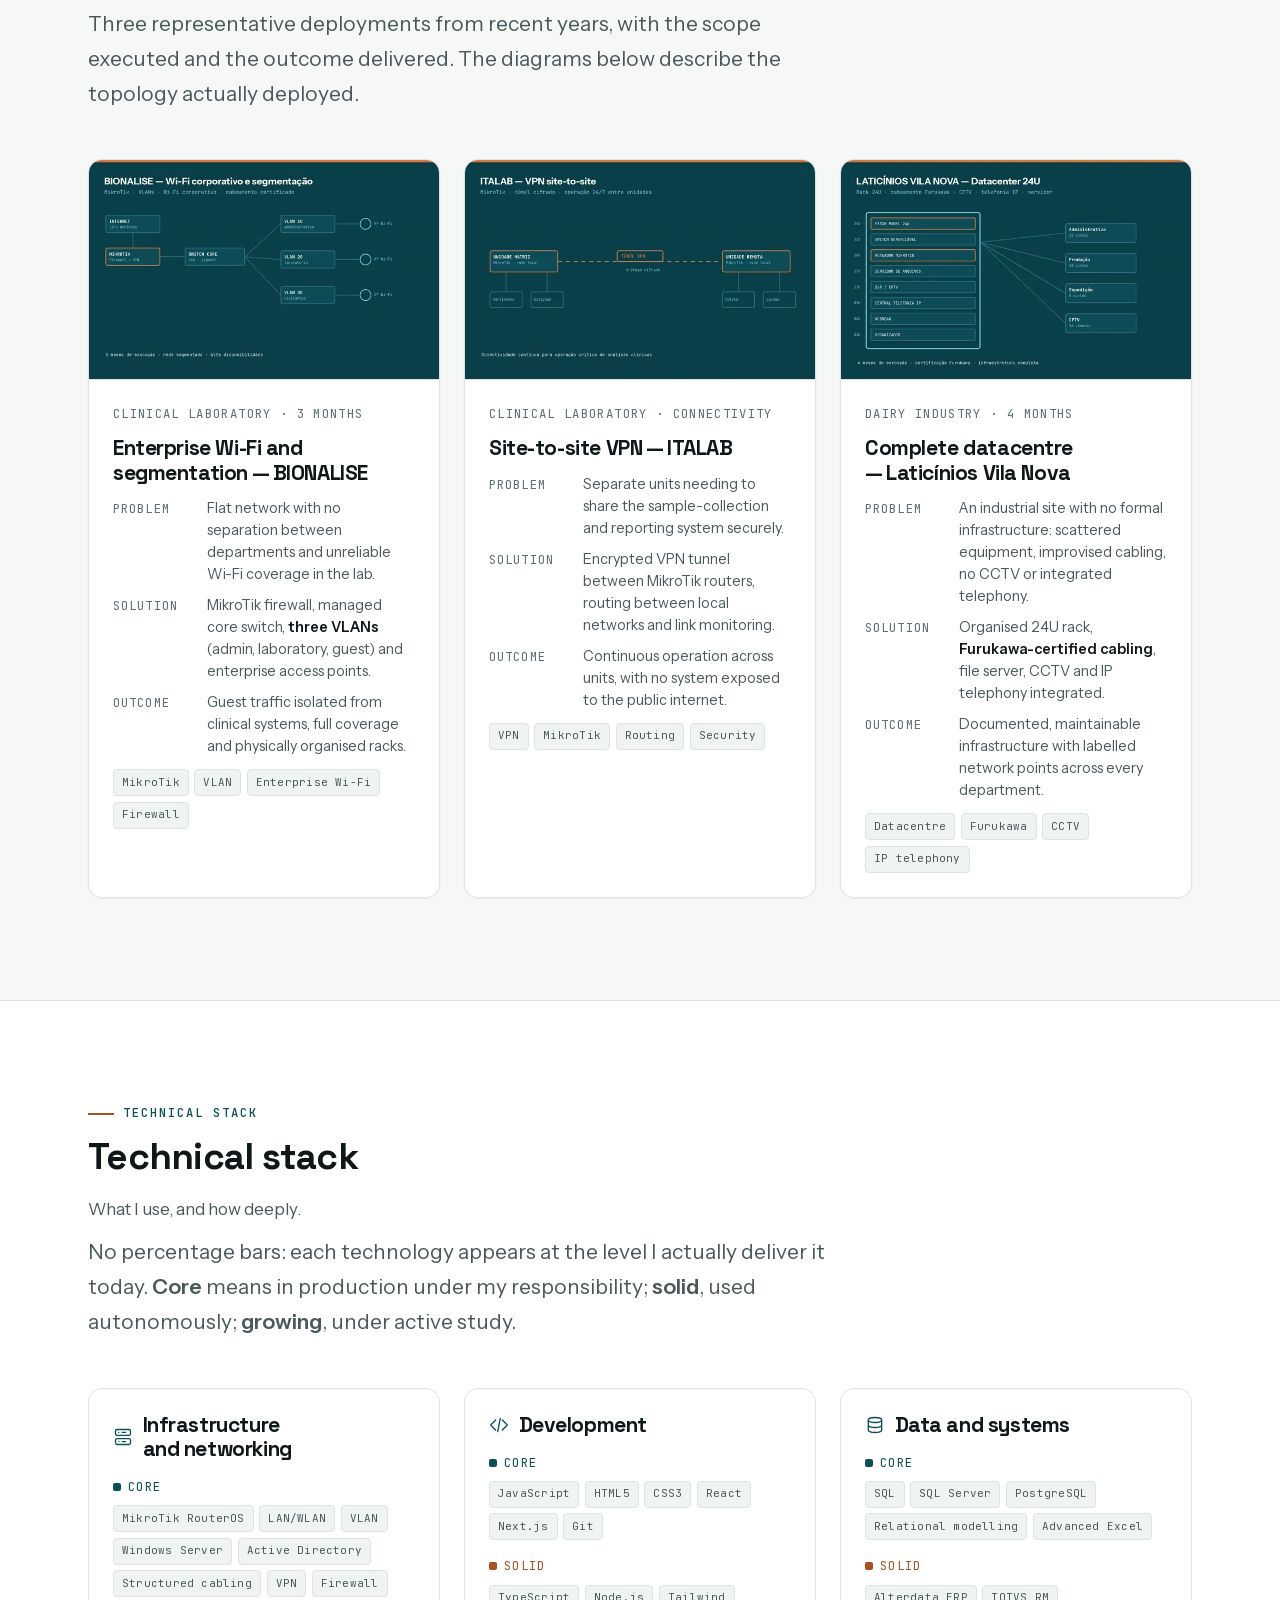
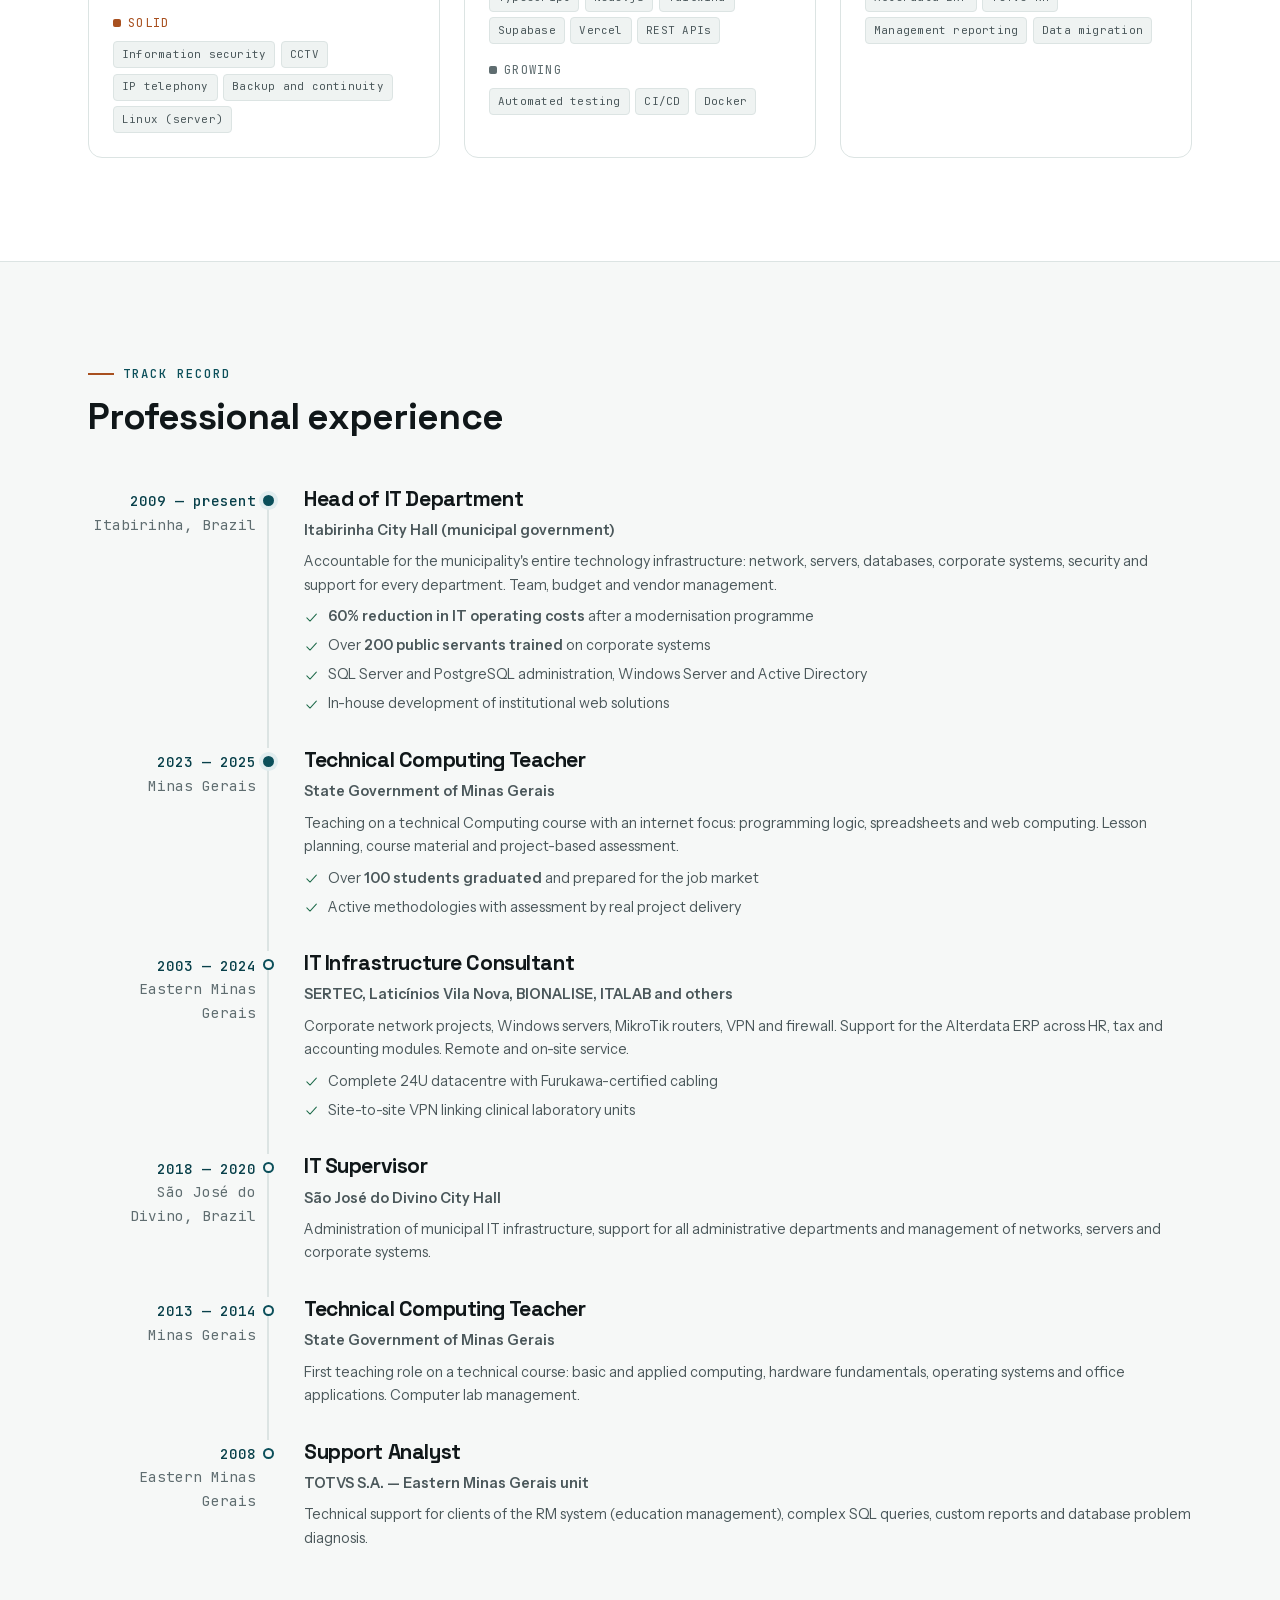
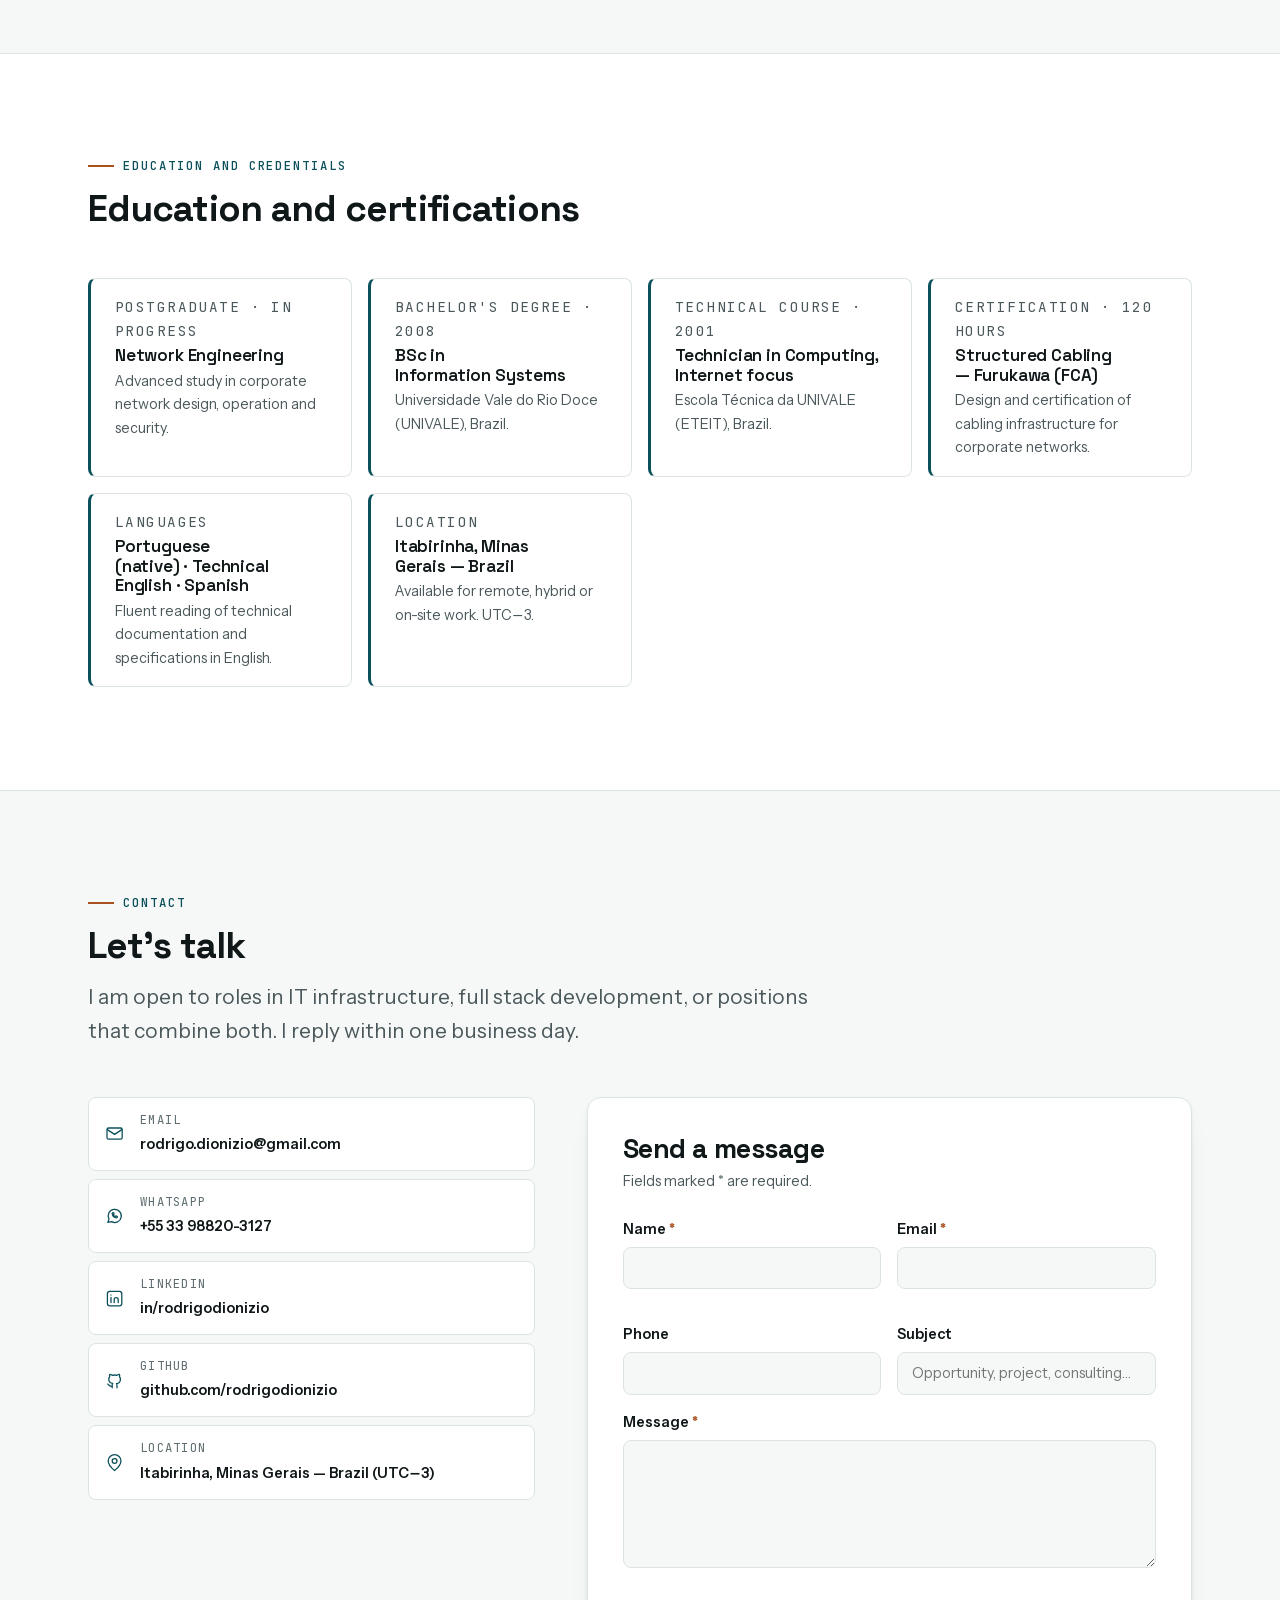
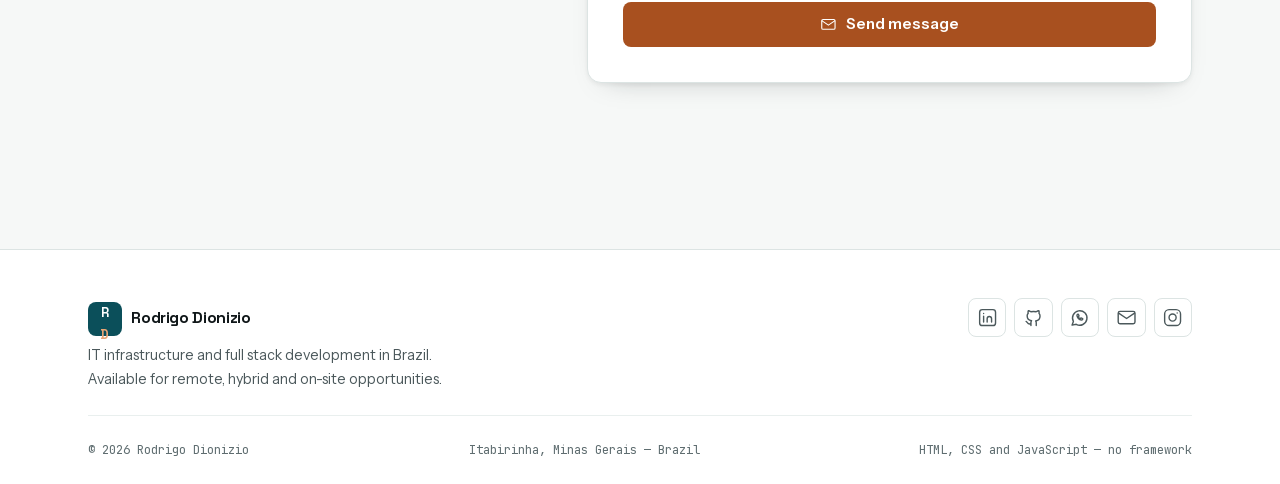
==== commit b583798f: "fix: alinha EN aos links que você trocou, e troca o ícone onde virou app Você apontou Fluência em Le" ====
--- a/docs/en/index.html
+++ b/docs/en/index.html
@@ -235,7 +235,7 @@
                 "item": {
                   "@type": "SoftwareApplication",
                   "name": "Reading Fluency EENSA",
-                  "url": "https://github.com/rodrigodionizio/fluenciaemleituraEENSA",
+                  "url": "https://rodrigodionizio.github.io/fluenciaemleituraEENSA/",
                   "applicationCategory": "EducationalApplication",
                   "operatingSystem": "Web",
                   "description": "Recording and tracking of pupils' reading fluency, by class and across the school year.",
@@ -665,8 +665,8 @@
               <ul class="tags">
                 <li class="tag">TypeScript</li>
               </ul>
-              <a class="project__link" href="https://github.com/rodrigodionizio/fluenciaemleituraEENSA" target="_blank" rel="noopener">
-                <svg class="icon" aria-hidden="true"><use href="#i-github" /></svg> View the code
+              <a class="project__link" href="https://rodrigodionizio.github.io/fluenciaemleituraEENSA/" target="_blank" rel="noopener">
+                <svg class="icon" aria-hidden="true"><use href="#i-external" /></svg> Open
               </a>
             </article>
           </div>
@@ -687,8 +687,8 @@
                 <span>Affiliate storefront with catalogue and link tracking — front end and integration</span>
               </li>
               <li>
-                <a href="https://github.com/rodrigodionizio/geradordesenhas" target="_blank" rel="noopener">
-                  Password generator <svg class="icon" aria-hidden="true"><use href="#i-github" /></svg>
+                <a href="https://rodrigodionizio.github.io/geradordesenhas/" target="_blank" rel="noopener">
+                  Password generator <svg class="icon" aria-hidden="true"><use href="#i-external" /></svg>
                 </a>
                 <span>Entirely in the browser: plain HTML, CSS and JavaScript — no dependency, no build, no back end</span>
               </li>
